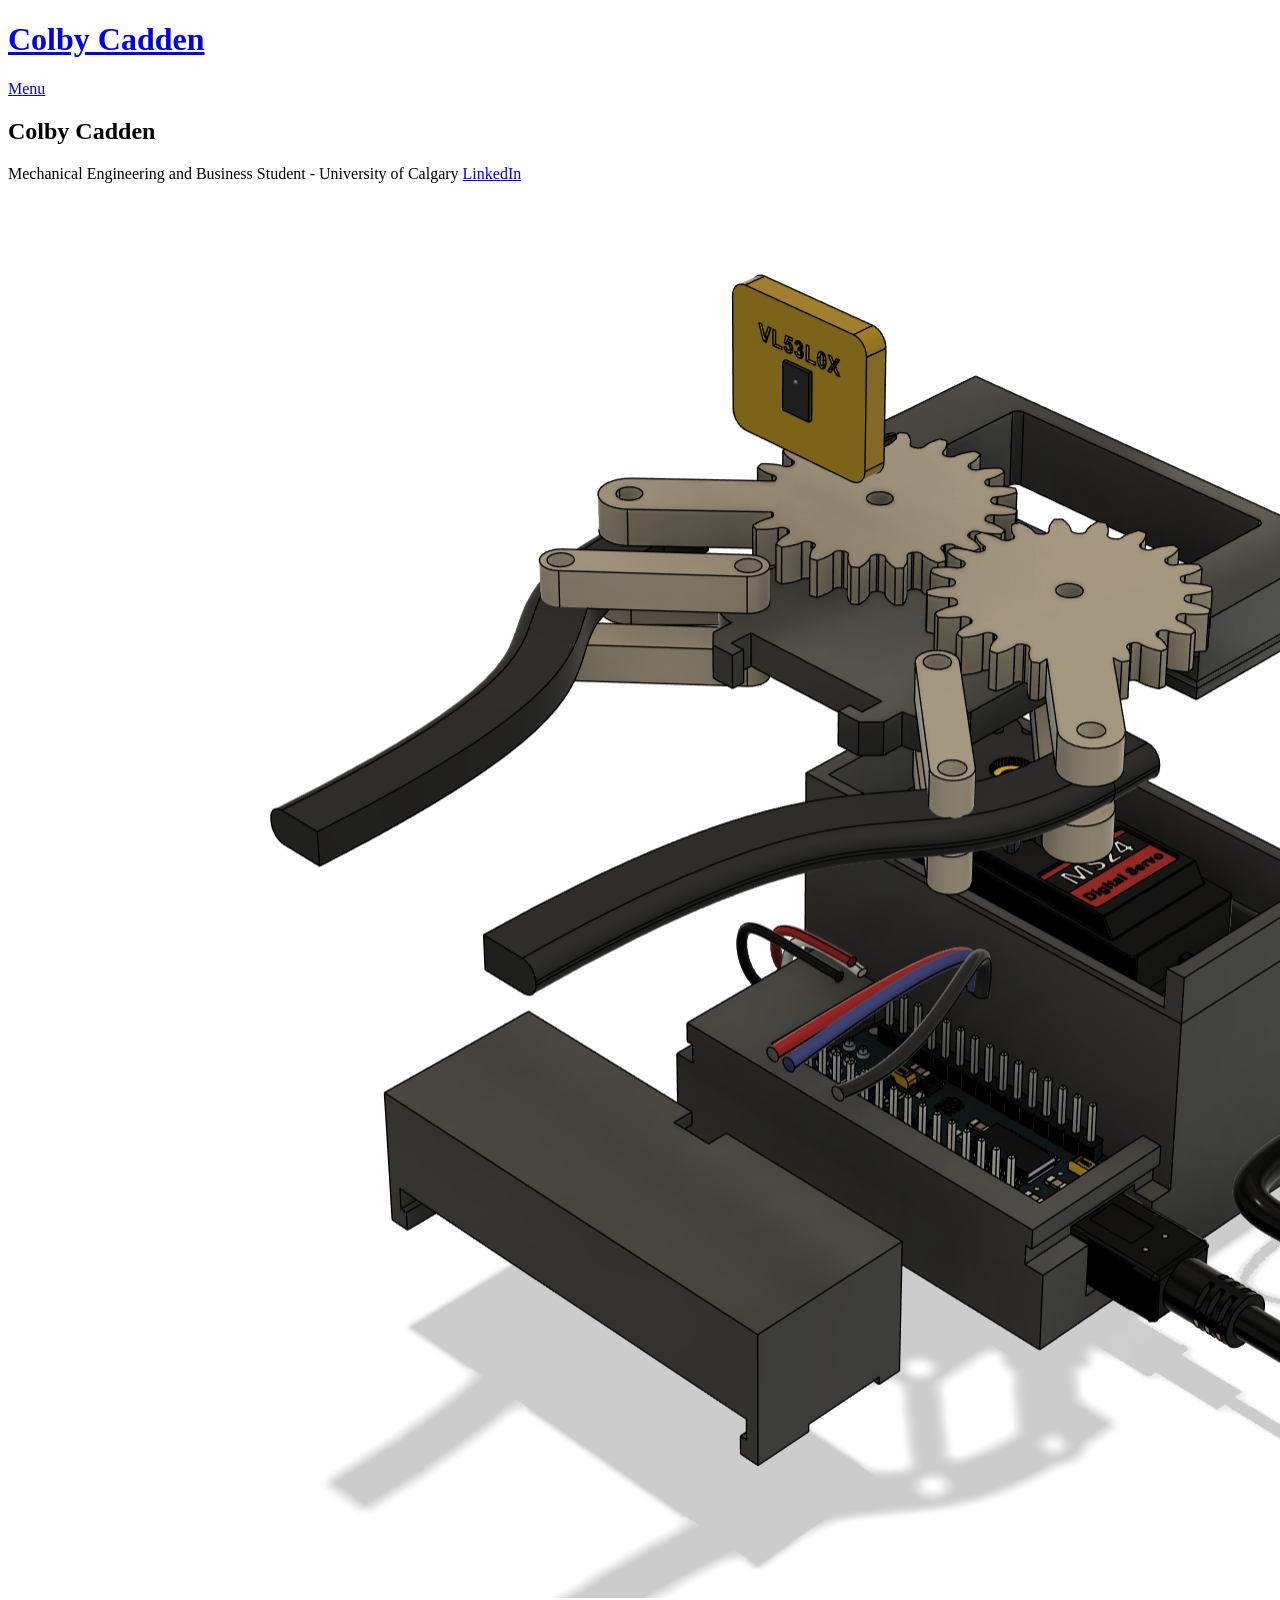
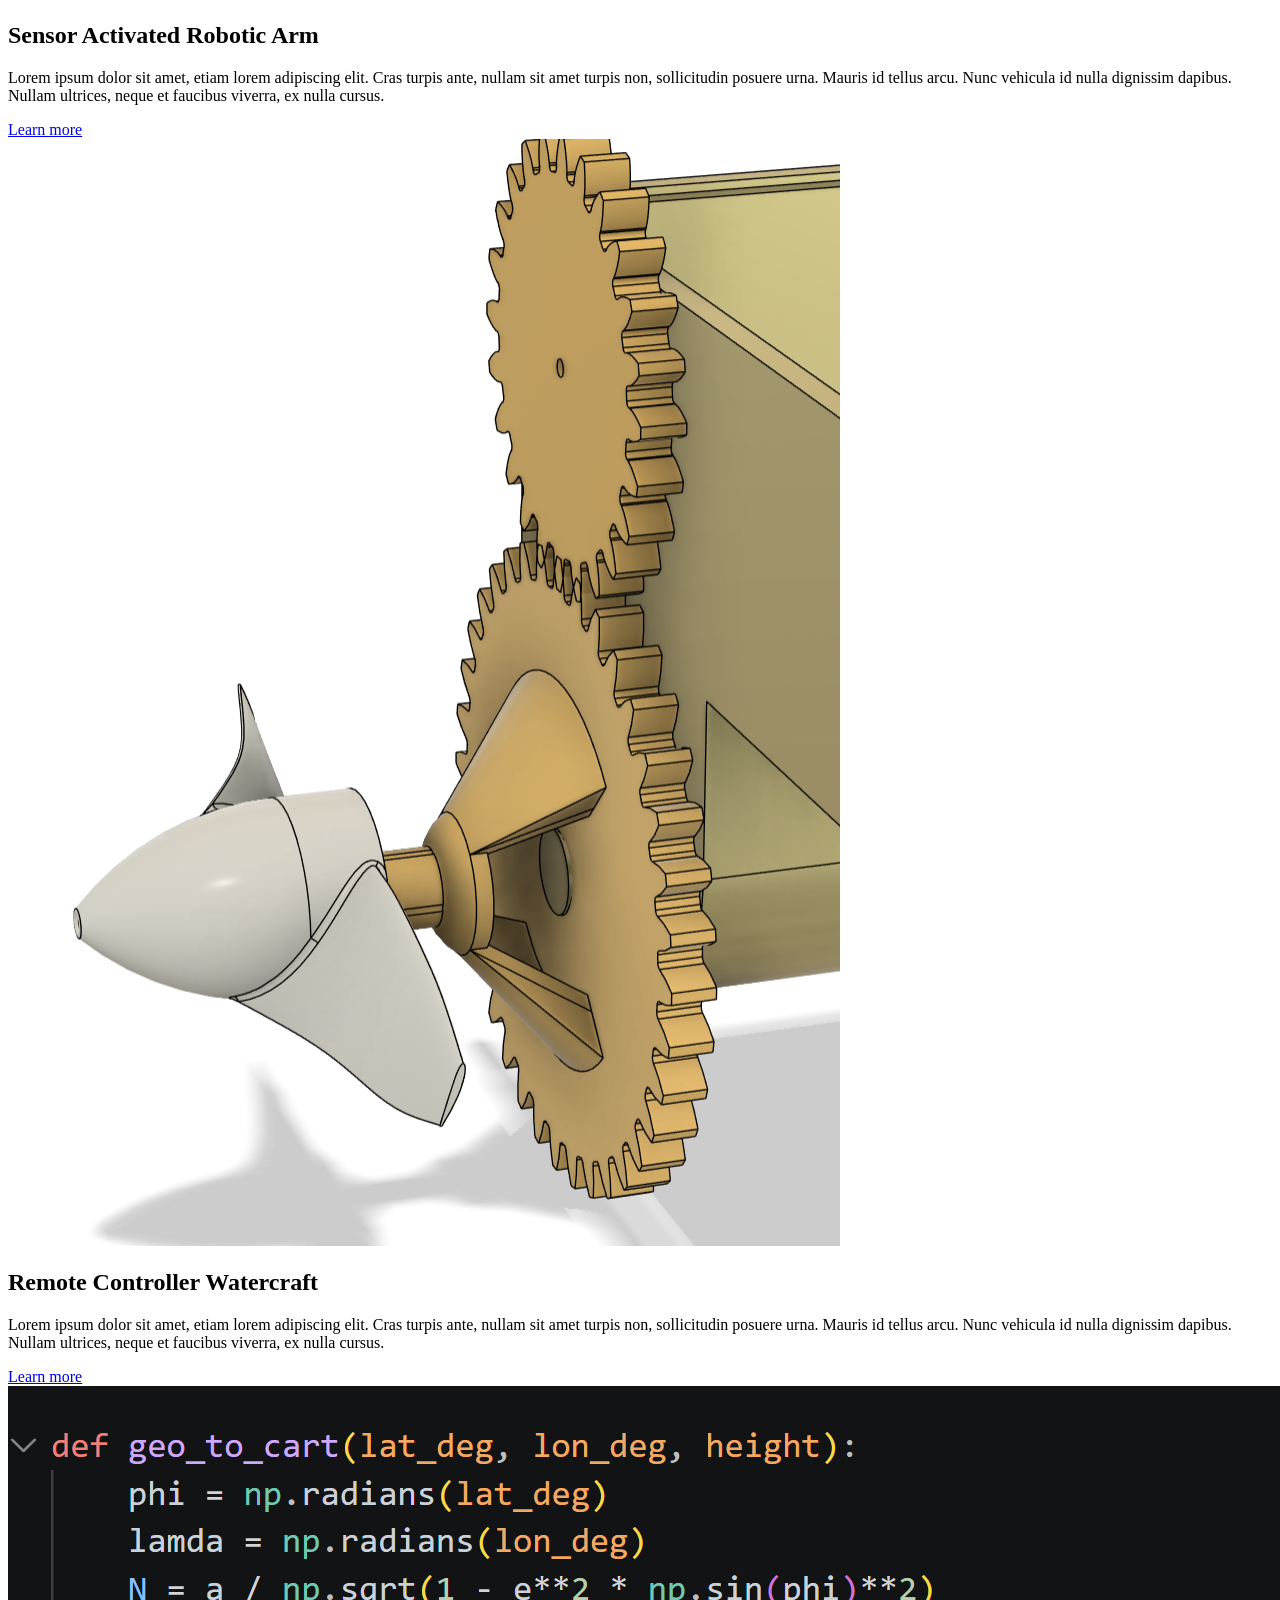
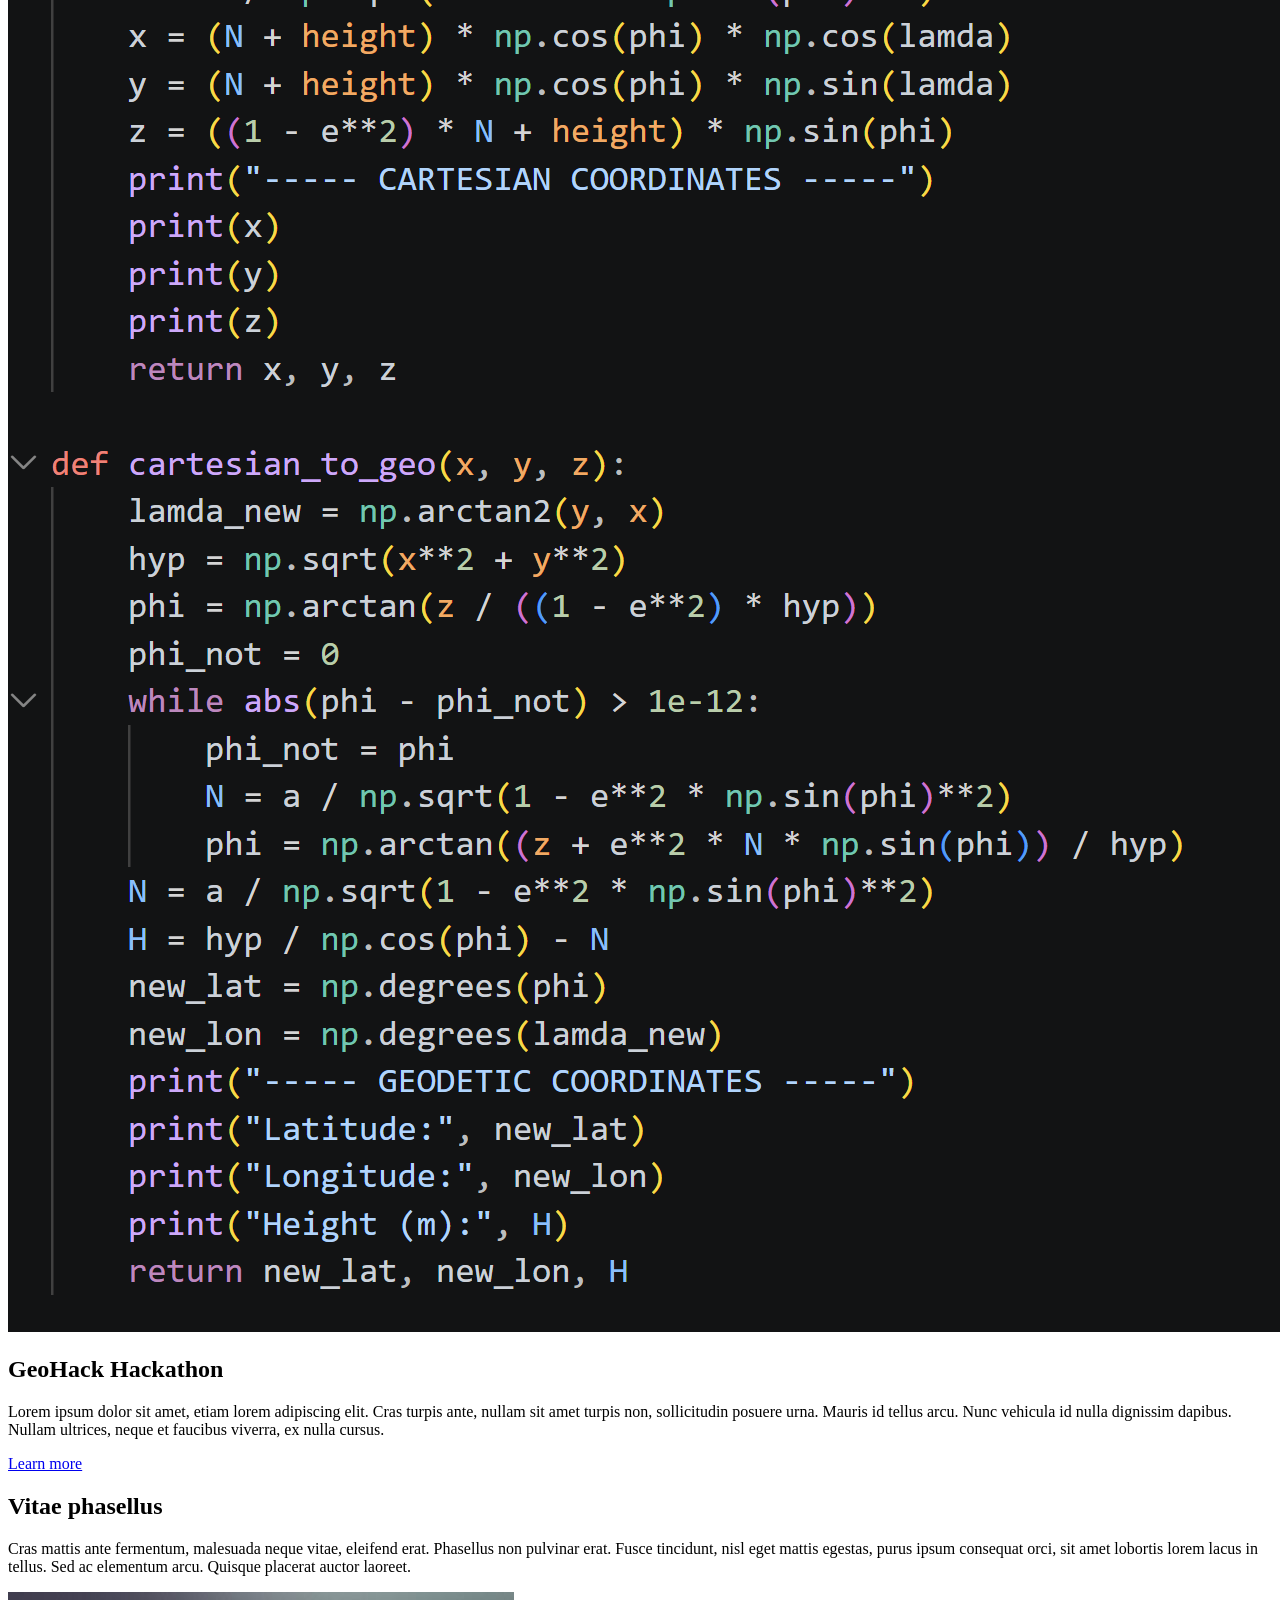
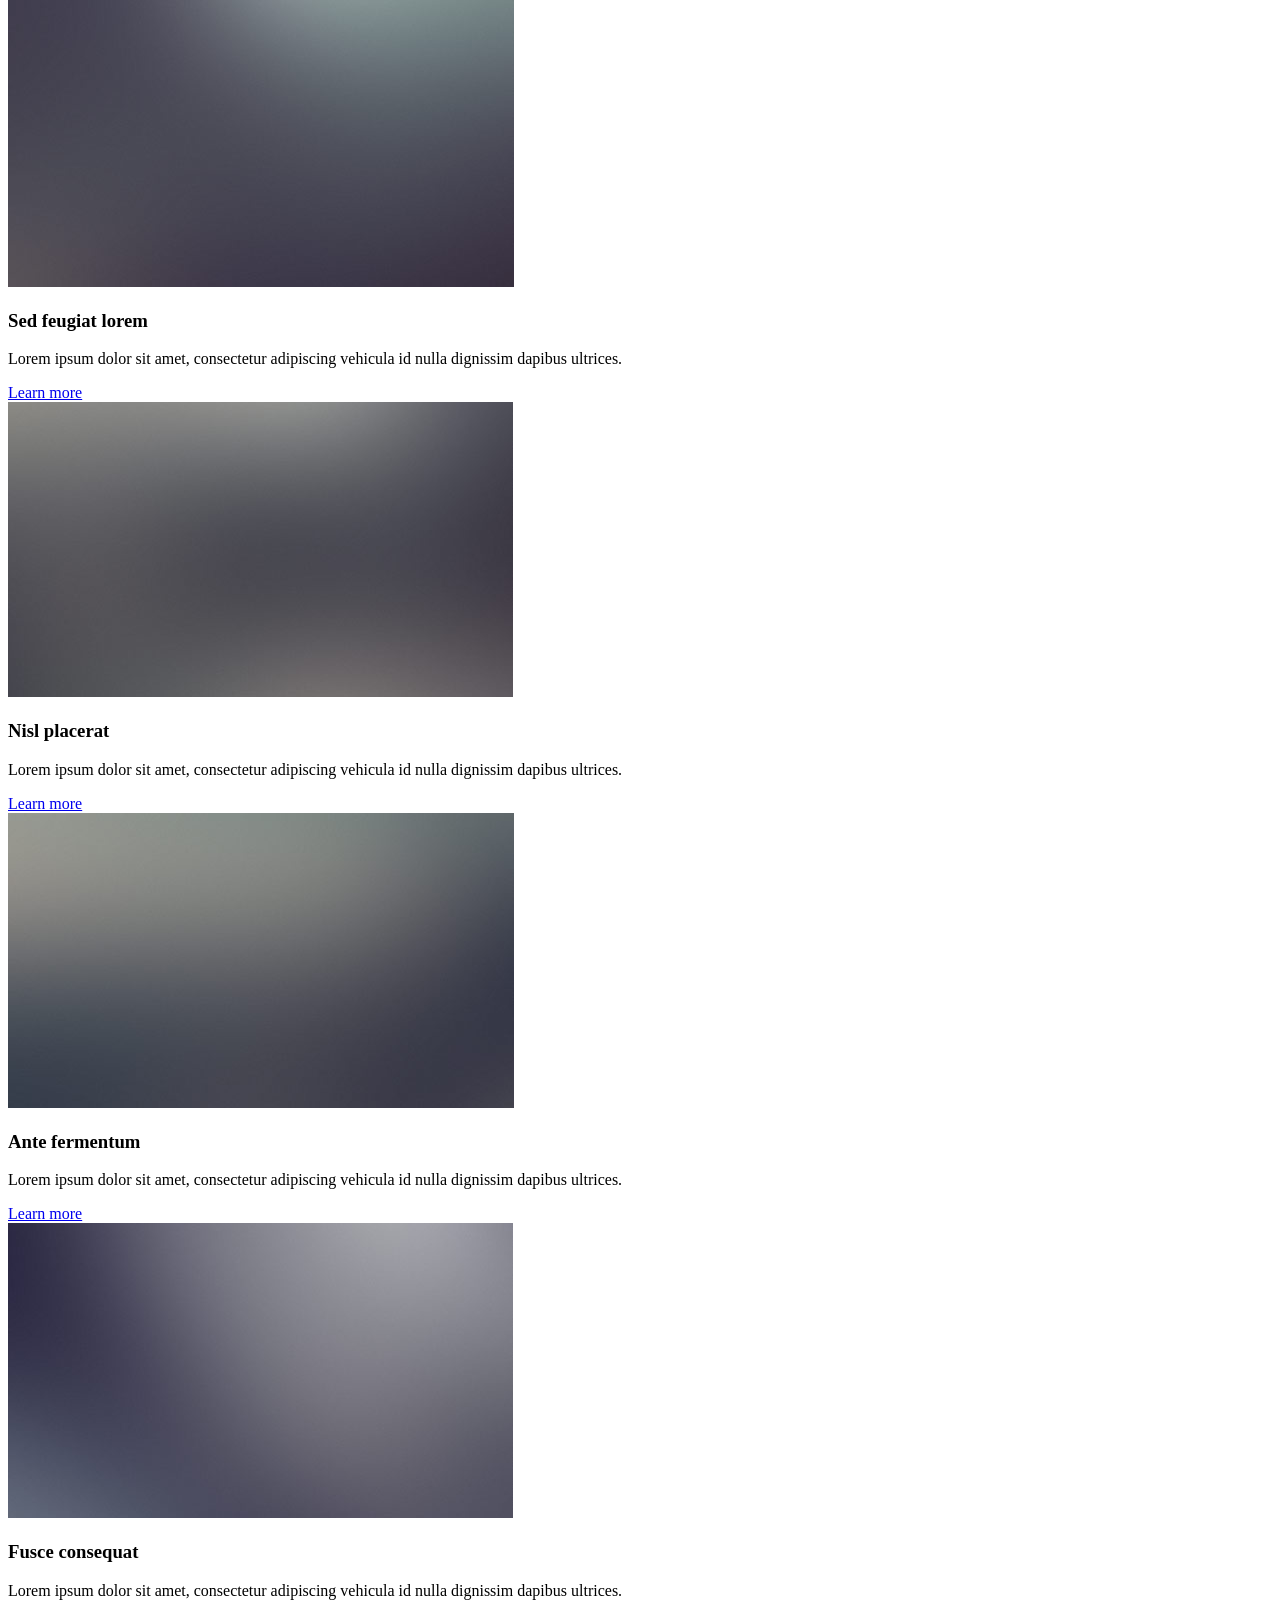
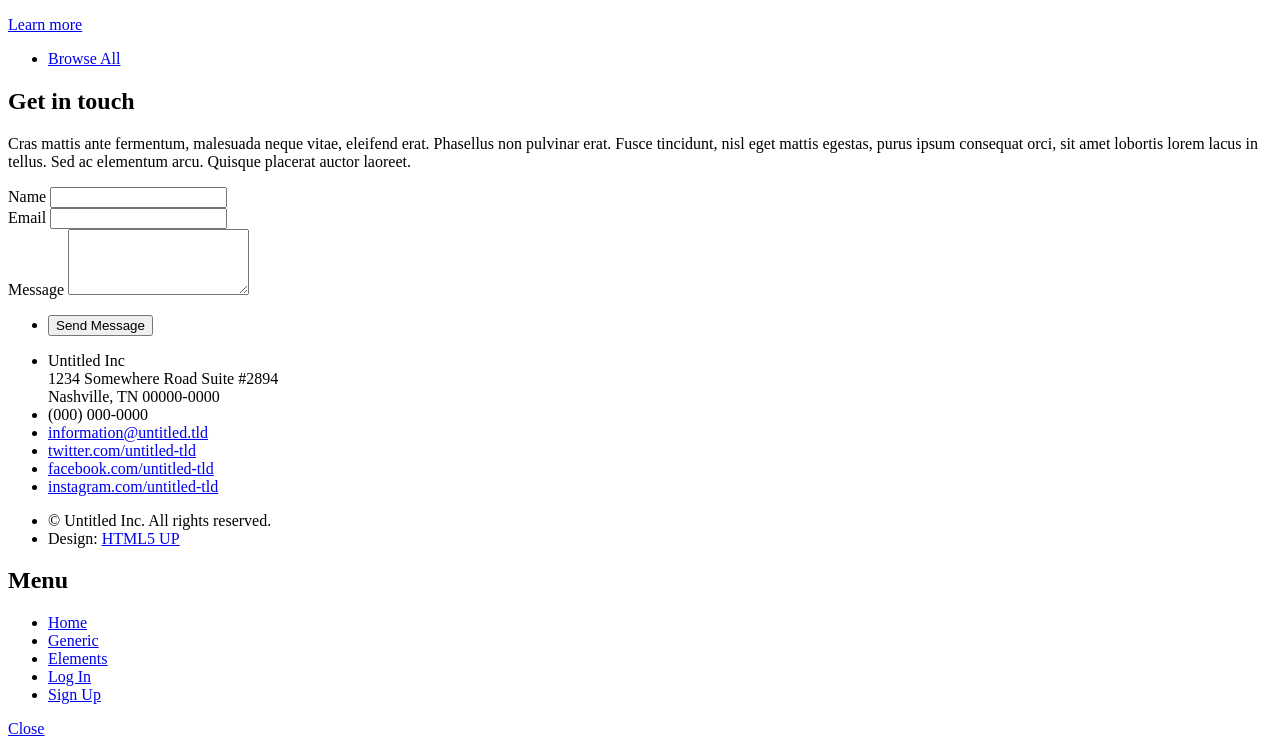
==== index.html @ b34c40b9 "Add files via upload" ====
<!DOCTYPE HTML>
<!--
	Solid State by HTML5 UP
	html5up.net | @ajlkn
	Free for personal and commercial use under the CCA 3.0 license (html5up.net/license)
-->
<html>
	<head>
		<title>Colby Cadden</title>
		<meta charset="utf-8" />
		<meta name="viewport" content="width=device-width, initial-scale=1, user-scalable=no" />
		<link rel="stylesheet" href="assets/css/main.css" />
		<noscript><link rel="stylesheet" href="assets/css/noscript.css" /></noscript>
	</head>
	<body class="is-preload">

		<!-- Page Wrapper -->
			<div id="page-wrapper">

				<!-- Header -->
					<header id="header" class="alt">
						<h1><a href="index.html">Colby Cadden</a></h1>
						<nav>
							<a href="#menu">Menu</a>
						</nav>
					</header>

				<!-- Menu -->
					<nav id="menu">
						<div class="inner">
							<h2>Menu</h2>
							<ul class="links">
								<li><a href="index.html">Home</a></li>
								<li><a href="generic.html">Generic</a></li>
								<li><a href="elements.html">Elements</a></li>
								<li><a href="#">Log In</a></li>
								<li><a href="#">Sign Up</a></li>
							</ul>
							<a href="#" class="close">Close</a>
						</div>
					</nav>

				<!-- Banner -->
					<section id="banner">
						<div class="inner">
							<div class="logo"><span class="icon fa-gem"></span></div>
							<h2>Colby Cadden</h2>
							<p>Mechanical Engineering and Business Student -  University of Calgary <a href="https://www.linkedin.com/in/colby-cadden-361b5436b/">LinkedIn</a></p>
						</div>
					</section>

				<!-- Wrapper -->
					<section id="wrapper">

						<!-- One -->
							<section id="one" class="wrapper spotlight style1">
								<div class="inner">
									<a href="#" class="image"><img src="images/Screenshot 2026-04-05 123145.png" alt="" /></a>
									<div class="content">
										<h2 class="major">Sensor Activated Robotic Arm</h2>
										<p>Lorem ipsum dolor sit amet, etiam lorem adipiscing elit. Cras turpis ante, nullam sit amet turpis non, sollicitudin posuere urna. Mauris id tellus arcu. Nunc vehicula id nulla dignissim dapibus. Nullam ultrices, neque et faucibus viverra, ex nulla cursus.</p>
										<a href="#" class="special">Learn more</a>
									</div>
								</div>
							</section>

						<!-- Two -->
							<section id="two" class="wrapper alt spotlight style2">
								<div class="inner">
									<a href="#" class="image"><img src="images/Screenshot 2026-02-26 185331.png" alt="" /></a>
									<div class="content">
										<h2 class="major">Remote Controller Watercraft</h2>
										<p>Lorem ipsum dolor sit amet, etiam lorem adipiscing elit. Cras turpis ante, nullam sit amet turpis non, sollicitudin posuere urna. Mauris id tellus arcu. Nunc vehicula id nulla dignissim dapibus. Nullam ultrices, neque et faucibus viverra, ex nulla cursus.</p>
										<a href="#" class="special">Learn more</a>
									</div>
								</div>
							</section>

						<!-- Three -->
							<section id="three" class="wrapper spotlight style3">
								<div class="inner">
									<a href="#" class="image"><img src="images/Screenshot 2026-04-07 211012.png" alt="" /></a>
									<div class="content">
										<h2 class="major">GeoHack Hackathon</h2>
										<p>Lorem ipsum dolor sit amet, etiam lorem adipiscing elit. Cras turpis ante, nullam sit amet turpis non, sollicitudin posuere urna. Mauris id tellus arcu. Nunc vehicula id nulla dignissim dapibus. Nullam ultrices, neque et faucibus viverra, ex nulla cursus.</p>
										<a href="#" class="special">Learn more</a>
									</div>
								</div>
							</section>

						<!-- Four -->
							<section id="four" class="wrapper alt style1">
								<div class="inner">
									<h2 class="major">Vitae phasellus</h2>
									<p>Cras mattis ante fermentum, malesuada neque vitae, eleifend erat. Phasellus non pulvinar erat. Fusce tincidunt, nisl eget mattis egestas, purus ipsum consequat orci, sit amet lobortis lorem lacus in tellus. Sed ac elementum arcu. Quisque placerat auctor laoreet.</p>
									<section class="features">
										<article>
											<a href="#" class="image"><img src="images/pic04.jpg" alt="" /></a>
											<h3 class="major">Sed feugiat lorem</h3>
											<p>Lorem ipsum dolor sit amet, consectetur adipiscing vehicula id nulla dignissim dapibus ultrices.</p>
											<a href="#" class="special">Learn more</a>
										</article>
										<article>
											<a href="#" class="image"><img src="images/pic05.jpg" alt="" /></a>
											<h3 class="major">Nisl placerat</h3>
											<p>Lorem ipsum dolor sit amet, consectetur adipiscing vehicula id nulla dignissim dapibus ultrices.</p>
											<a href="#" class="special">Learn more</a>
										</article>
										<article>
											<a href="#" class="image"><img src="images/pic06.jpg" alt="" /></a>
											<h3 class="major">Ante fermentum</h3>
											<p>Lorem ipsum dolor sit amet, consectetur adipiscing vehicula id nulla dignissim dapibus ultrices.</p>
											<a href="#" class="special">Learn more</a>
										</article>
										<article>
											<a href="#" class="image"><img src="images/pic07.jpg" alt="" /></a>
											<h3 class="major">Fusce consequat</h3>
											<p>Lorem ipsum dolor sit amet, consectetur adipiscing vehicula id nulla dignissim dapibus ultrices.</p>
											<a href="#" class="special">Learn more</a>
										</article>
									</section>
									<ul class="actions">
										<li><a href="#" class="button">Browse All</a></li>
									</ul>
								</div>
							</section>

					</section>

				<!-- Footer -->
					<section id="footer">
						<div class="inner">
							<h2 class="major">Get in touch</h2>
							<p>Cras mattis ante fermentum, malesuada neque vitae, eleifend erat. Phasellus non pulvinar erat. Fusce tincidunt, nisl eget mattis egestas, purus ipsum consequat orci, sit amet lobortis lorem lacus in tellus. Sed ac elementum arcu. Quisque placerat auctor laoreet.</p>
							<form method="post" action="#">
								<div class="fields">
									<div class="field">
										<label for="name">Name</label>
										<input type="text" name="name" id="name" />
									</div>
									<div class="field">
										<label for="email">Email</label>
										<input type="email" name="email" id="email" />
									</div>
									<div class="field">
										<label for="message">Message</label>
										<textarea name="message" id="message" rows="4"></textarea>
									</div>
								</div>
								<ul class="actions">
									<li><input type="submit" value="Send Message" /></li>
								</ul>
							</form>
							<ul class="contact">
								<li class="icon solid fa-home">
									Untitled Inc<br />
									1234 Somewhere Road Suite #2894<br />
									Nashville, TN 00000-0000
								</li>
								<li class="icon solid fa-phone">(000) 000-0000</li>
								<li class="icon solid fa-envelope"><a href="#">information@untitled.tld</a></li>
								<li class="icon brands fa-twitter"><a href="#">twitter.com/untitled-tld</a></li>
								<li class="icon brands fa-facebook-f"><a href="#">facebook.com/untitled-tld</a></li>
								<li class="icon brands fa-instagram"><a href="#">instagram.com/untitled-tld</a></li>
							</ul>
							<ul class="copyright">
								<li>&copy; Untitled Inc. All rights reserved.</li><li>Design: <a href="http://html5up.net">HTML5 UP</a></li>
							</ul>
						</div>
					</section>

			</div>

		<!-- Scripts -->
			<script src="assets/js/jquery.min.js"></script>
			<script src="assets/js/jquery.scrollex.min.js"></script>
			<script src="assets/js/browser.min.js"></script>
			<script src="assets/js/breakpoints.min.js"></script>
			<script src="assets/js/util.js"></script>
			<script src="assets/js/main.js"></script>

	</body>
</html>
---- assets/css/main.css ----
@import url(fontawesome-all.min.css);
@import url("https://fonts.googleapis.com/css?family=Raleway:200,700|Source+Sans+Pro:300,600,300italic,600italic");

/*
	Solid State by HTML5 UP
	html5up.net | @ajlkn
	Free for personal and commercial use under the CCA 3.0 license (html5up.net/license)
*/

html, body, div, span, applet, object,
iframe, h1, h2, h3, h4, h5, h6, p, blockquote,
pre, a, abbr, acronym, address, big, cite,
code, del, dfn, em, img, ins, kbd, q, s, samp,
small, strike, strong, sub, sup, tt, var, b,
u, i, center, dl, dt, dd, ol, ul, li, fieldset,
form, label, legend, table, caption, tbody,
tfoot, thead, tr, th, td, article, aside,
canvas, details, embed, figure, figcaption,
footer, header, hgroup, menu, nav, output, ruby,
section, summary, time, mark, audio, video {
	margin: 0;
	padding: 0;
	border: 0;
	font-size: 100%;
	font: inherit;
	vertical-align: baseline;}

article, aside, details, figcaption, figure,
footer, header, hgroup, menu, nav, section {
	display: block;}

body {
	line-height: 1;
}

ol, ul {
	list-style: none;
}

blockquote, q {
	quotes: none;
}

	blockquote:before, blockquote:after, q:before, q:after {
		content: '';
		content: none;
	}

table {
	border-collapse: collapse;
	border-spacing: 0;
}

body {
	-webkit-text-size-adjust: none;
}

mark {
	background-color: transparent;
	color: inherit;
}

input::-moz-focus-inner {
	border: 0;
	padding: 0;
}

input, select, textarea {
	-moz-appearance: none;
	-webkit-appearance: none;
	-ms-appearance: none;
	appearance: none;
}

/* Basic */

	@-ms-viewport {
		width: device-width;
	}

	body {
		-ms-overflow-style: scrollbar;
	}

	@media screen and (max-width: 480px) {

		html, body {
			min-width: 320px;
		}

	}

	html {
		box-sizing: border-box;
	}

	*, *:before, *:after {
		box-sizing: inherit;
	}

	body {
		background-color: #2e3141;
		background-image: linear-gradient(to top, rgba(46, 49, 65, 0.8), rgba(46, 49, 65, 0.8)), url("../../images/bg.jpg");
		background-size: auto, cover;
		background-attachment: fixed, fixed;
		background-position: center, center;
	}

		body.is-preload *, body.is-preload *:before, body.is-preload *:after {
			-moz-animation: none !important;
			-webkit-animation: none !important;
			-ms-animation: none !important;
			animation: none !important;
			-moz-transition: none !important;
			-webkit-transition: none !important;
			-ms-transition: none !important;
			transition: none !important;
		}

/* Type */

	body, input, select, textarea {
		color: #ffffff;
		font-family: "Source Sans Pro", Helvetica, sans-serif;
		font-size: 16.5pt;
		font-weight: 300;
		line-height: 1.65;
	}

		@media screen and (max-width: 1680px) {

			body, input, select, textarea {
				font-size: 13pt;
			}

		}

		@media screen and (max-width: 1280px) {

			body, input, select, textarea {
				font-size: 12pt;
			}

		}

		@media screen and (max-width: 980px) {

			body, input, select, textarea {
				font-size: 12pt;
			}

		}

		@media screen and (max-width: 736px) {

			body, input, select, textarea {
				font-size: 12pt;
			}

		}

		@media screen and (max-width: 480px) {

			body, input, select, textarea {
				font-size: 12pt;
			}

		}

	a {
		-moz-transition: color 0.2s ease-in-out, border-bottom-color 0.2s ease-in-out;
		-webkit-transition: color 0.2s ease-in-out, border-bottom-color 0.2s ease-in-out;
		-ms-transition: color 0.2s ease-in-out, border-bottom-color 0.2s ease-in-out;
		transition: color 0.2s ease-in-out, border-bottom-color 0.2s ease-in-out;
		border-bottom: dotted 1px rgba(255, 255, 255, 0.35);
		color: #ffffff;
		text-decoration: none;
	}

		a:hover {
			border-bottom-color: transparent;
			color: #ffffff !important;
		}

		a.special:not(.button) {
			text-decoration: none;
			border-bottom: 0;
			display: block;
			font-family: Raleway, Helvetica, sans-serif;
			font-size: 0.8em;
			font-weight: 700;
			letter-spacing: 0.1em;
			margin: 0 0 2em 0;
			text-transform: uppercase;
		}

			a.special:not(.button):before {
				-moz-osx-font-smoothing: grayscale;
				-webkit-font-smoothing: antialiased;
				display: inline-block;
				font-style: normal;
				font-variant: normal;
				text-rendering: auto;
				line-height: 1;
				text-transform: none !important;
				font-family: 'Font Awesome 5 Free';
				font-weight: 900;
			}

			a.special:not(.button):before {
				-moz-transition: background-color 0.2s ease-in-out;
				-webkit-transition: background-color 0.2s ease-in-out;
				-ms-transition: background-color 0.2s ease-in-out;
				transition: background-color 0.2s ease-in-out;
				border-radius: 100%;
				border: solid 2px rgba(255, 255, 255, 0.125);
				content: '\f105';
				display: inline-block;
				font-size: 1.25em;
				height: 2em;
				line-height: 1.75em;
				margin-right: 0.85em;
				text-align: center;
				text-indent: 0.15em;
				vertical-align: middle;
				width: 2em;
			}

			a.special:not(.button):hover:before {
				background-color: rgba(255, 255, 255, 0.025);
			}

			a.special:not(.button):active:before {
				background-color: rgba(255, 255, 255, 0.075);
			}

	strong, b {
		color: #ffffff;
		font-weight: 600;
	}

	em, i {
		font-style: italic;
	}

	p {
		margin: 0 0 2em 0;
	}

	h1, h2, h3, h4, h5, h6 {
		color: #ffffff;
		font-family: Raleway, Helvetica, sans-serif;
		font-weight: 700;
		letter-spacing: 0.1em;
		margin: 0 0 1em 0;
		text-transform: uppercase;
	}

		h1 a, h2 a, h3 a, h4 a, h5 a, h6 a {
			color: inherit;
			text-decoration: none;
			border-bottom: 0;
		}

		h1 span, h2 span, h3 span, h4 span, h5 span, h6 span {
			font-weight: 200;
		}

		h1.major, h2.major, h3.major, h4.major, h5.major, h6.major {
			padding-bottom: 1em;
			border-bottom: solid 2px rgba(255, 255, 255, 0.125);
		}

	h2 {
		font-size: 1.2em;
	}

	h3 {
		font-size: 0.9em;
	}

	h4 {
		font-size: 0.7em;
	}

	h5 {
		font-size: 0.7em;
	}

	h6 {
		font-size: 0.7em;
	}

	@media screen and (max-width: 736px) {

		h2 {
			font-size: 1em;
		}

		h3 {
			font-size: 0.8em;
		}

	}

	sub {
		font-size: 0.8em;
		position: relative;
		top: 0.5em;
	}

	sup {
		font-size: 0.8em;
		position: relative;
		top: -0.5em;
	}

	blockquote {
		border-left: solid 4px rgba(255, 255, 255, 0.125);
		font-style: italic;
		margin: 0 0 2em 0;
		padding: 0.5em 0 0.5em 2em;
	}

	code {
		background: rgba(255, 255, 255, 0.025);
		border-radius: 5px;
		border: solid 2px rgba(255, 255, 255, 0.125);
		font-family: "Courier New", monospace;
		font-size: 0.9em;
		margin: 0 0.25em;
		padding: 0.25em 0.65em;
	}

	pre {
		-webkit-overflow-scrolling: touch;
		font-family: "Courier New", monospace;
		font-size: 0.9em;
		margin: 0 0 2em 0;
	}

		pre code {
			display: block;
			line-height: 1.75em;
			padding: 1em 1.5em;
			overflow-x: auto;
		}

	hr {
		border: 0;
		border-bottom: solid 2px rgba(255, 255, 255, 0.125);
		margin: 2.5em 0;
	}

		hr.major {
			margin: 4em 0;
		}

	.align-left {
		text-align: left;
	}

	.align-center {
		text-align: center;
	}

	.align-right {
		text-align: right;
	}

/* Row */

	.row {
		display: flex;
		flex-wrap: wrap;
		box-sizing: border-box;
		align-items: stretch;
	}

		.row > * {
			box-sizing: border-box;
		}

		.row.gtr-uniform > * > :last-child {
			margin-bottom: 0;
		}

		.row.aln-left {
			justify-content: flex-start;
		}

		.row.aln-center {
			justify-content: center;
		}

		.row.aln-right {
			justify-content: flex-end;
		}

		.row.aln-top {
			align-items: flex-start;
		}

		.row.aln-middle {
			align-items: center;
		}

		.row.aln-bottom {
			align-items: flex-end;
		}

		.row > .imp {
			order: -1;
		}

		.row > .col-1 {
			width: 8.33333%;
		}

		.row > .off-1 {
			margin-left: 8.33333%;
		}

		.row > .col-2 {
			width: 16.66667%;
		}

		.row > .off-2 {
			margin-left: 16.66667%;
		}

		.row > .col-3 {
			width: 25%;
		}

		.row > .off-3 {
			margin-left: 25%;
		}

		.row > .col-4 {
			width: 33.33333%;
		}

		.row > .off-4 {
			margin-left: 33.33333%;
		}

		.row > .col-5 {
			width: 41.66667%;
		}

		.row > .off-5 {
			margin-left: 41.66667%;
		}

		.row > .col-6 {
			width: 50%;
		}

		.row > .off-6 {
			margin-left: 50%;
		}

		.row > .col-7 {
			width: 58.33333%;
		}

		.row > .off-7 {
			margin-left: 58.33333%;
		}

		.row > .col-8 {
			width: 66.66667%;
		}

		.row > .off-8 {
			margin-left: 66.66667%;
		}

		.row > .col-9 {
			width: 75%;
		}

		.row > .off-9 {
			margin-left: 75%;
		}

		.row > .col-10 {
			width: 83.33333%;
		}

		.row > .off-10 {
			margin-left: 83.33333%;
		}

		.row > .col-11 {
			width: 91.66667%;
		}

		.row > .off-11 {
			margin-left: 91.66667%;
		}

		.row > .col-12 {
			width: 100%;
		}

		.row > .off-12 {
			margin-left: 100%;
		}

		.row.gtr-0 {
			margin-top: 0;
			margin-left: 0em;
		}

			.row.gtr-0 > * {
				padding: 0 0 0 0em;
			}

			.row.gtr-0.gtr-uniform {
				margin-top: 0em;
			}

				.row.gtr-0.gtr-uniform > * {
					padding-top: 0em;
				}

		.row.gtr-25 {
			margin-top: 0;
			margin-left: -0.4375em;
		}

			.row.gtr-25 > * {
				padding: 0 0 0 0.4375em;
			}

			.row.gtr-25.gtr-uniform {
				margin-top: -0.4375em;
			}

				.row.gtr-25.gtr-uniform > * {
					padding-top: 0.4375em;
				}

		.row.gtr-50 {
			margin-top: 0;
			margin-left: -0.875em;
		}

			.row.gtr-50 > * {
				padding: 0 0 0 0.875em;
			}

			.row.gtr-50.gtr-uniform {
				margin-top: -0.875em;
			}

				.row.gtr-50.gtr-uniform > * {
					padding-top: 0.875em;
				}

		.row {
			margin-top: 0;
			margin-left: -1.75em;
		}

			.row > * {
				padding: 0 0 0 1.75em;
			}

			.row.gtr-uniform {
				margin-top: -1.75em;
			}

				.row.gtr-uniform > * {
					padding-top: 1.75em;
				}

		.row.gtr-150 {
			margin-top: 0;
			margin-left: -2.625em;
		}

			.row.gtr-150 > * {
				padding: 0 0 0 2.625em;
			}

			.row.gtr-150.gtr-uniform {
				margin-top: -2.625em;
			}

				.row.gtr-150.gtr-uniform > * {
					padding-top: 2.625em;
				}

		.row.gtr-200 {
			margin-top: 0;
			margin-left: -3.5em;
		}

			.row.gtr-200 > * {
				padding: 0 0 0 3.5em;
			}

			.row.gtr-200.gtr-uniform {
				margin-top: -3.5em;
			}

				.row.gtr-200.gtr-uniform > * {
					padding-top: 3.5em;
				}

		@media screen and (max-width: 1680px) {

			.row {
				display: flex;
				flex-wrap: wrap;
				box-sizing: border-box;
				align-items: stretch;
			}

				.row > * {
					box-sizing: border-box;
				}

				.row.gtr-uniform > * > :last-child {
					margin-bottom: 0;
				}

				.row.aln-left {
					justify-content: flex-start;
				}

				.row.aln-center {
					justify-content: center;
				}

				.row.aln-right {
					justify-content: flex-end;
				}

				.row.aln-top {
					align-items: flex-start;
				}

				.row.aln-middle {
					align-items: center;
				}

				.row.aln-bottom {
					align-items: flex-end;
				}

				.row > .imp-xlarge {
					order: -1;
				}

				.row > .col-1-xlarge {
					width: 8.33333%;
				}

				.row > .off-1-xlarge {
					margin-left: 8.33333%;
				}

				.row > .col-2-xlarge {
					width: 16.66667%;
				}

				.row > .off-2-xlarge {
					margin-left: 16.66667%;
				}

				.row > .col-3-xlarge {
					width: 25%;
				}

				.row > .off-3-xlarge {
					margin-left: 25%;
				}

				.row > .col-4-xlarge {
					width: 33.33333%;
				}

				.row > .off-4-xlarge {
					margin-left: 33.33333%;
				}

				.row > .col-5-xlarge {
					width: 41.66667%;
				}

				.row > .off-5-xlarge {
					margin-left: 41.66667%;
				}

				.row > .col-6-xlarge {
					width: 50%;
				}

				.row > .off-6-xlarge {
					margin-left: 50%;
				}

				.row > .col-7-xlarge {
					width: 58.33333%;
				}

				.row > .off-7-xlarge {
					margin-left: 58.33333%;
				}

				.row > .col-8-xlarge {
					width: 66.66667%;
				}

				.row > .off-8-xlarge {
					margin-left: 66.66667%;
				}

				.row > .col-9-xlarge {
					width: 75%;
				}

				.row > .off-9-xlarge {
					margin-left: 75%;
				}

				.row > .col-10-xlarge {
					width: 83.33333%;
				}

				.row > .off-10-xlarge {
					margin-left: 83.33333%;
				}

				.row > .col-11-xlarge {
					width: 91.66667%;
				}

				.row > .off-11-xlarge {
					margin-left: 91.66667%;
				}

				.row > .col-12-xlarge {
					width: 100%;
				}

				.row > .off-12-xlarge {
					margin-left: 100%;
				}

				.row.gtr-0 {
					margin-top: 0;
					margin-left: 0em;
				}

					.row.gtr-0 > * {
						padding: 0 0 0 0em;
					}

					.row.gtr-0.gtr-uniform {
						margin-top: 0em;
					}

						.row.gtr-0.gtr-uniform > * {
							padding-top: 0em;
						}

				.row.gtr-25 {
					margin-top: 0;
					margin-left: -0.4375em;
				}

					.row.gtr-25 > * {
						padding: 0 0 0 0.4375em;
					}

					.row.gtr-25.gtr-uniform {
						margin-top: -0.4375em;
					}

						.row.gtr-25.gtr-uniform > * {
							padding-top: 0.4375em;
						}

				.row.gtr-50 {
					margin-top: 0;
					margin-left: -0.875em;
				}

					.row.gtr-50 > * {
						padding: 0 0 0 0.875em;
					}

					.row.gtr-50.gtr-uniform {
						margin-top: -0.875em;
					}

						.row.gtr-50.gtr-uniform > * {
							padding-top: 0.875em;
						}

				.row {
					margin-top: 0;
					margin-left: -1.75em;
				}

					.row > * {
						padding: 0 0 0 1.75em;
					}

					.row.gtr-uniform {
						margin-top: -1.75em;
					}

						.row.gtr-uniform > * {
							padding-top: 1.75em;
						}

				.row.gtr-150 {
					margin-top: 0;
					margin-left: -2.625em;
				}

					.row.gtr-150 > * {
						padding: 0 0 0 2.625em;
					}

					.row.gtr-150.gtr-uniform {
						margin-top: -2.625em;
					}

						.row.gtr-150.gtr-uniform > * {
							padding-top: 2.625em;
						}

				.row.gtr-200 {
					margin-top: 0;
					margin-left: -3.5em;
				}

					.row.gtr-200 > * {
						padding: 0 0 0 3.5em;
					}

					.row.gtr-200.gtr-uniform {
						margin-top: -3.5em;
					}

						.row.gtr-200.gtr-uniform > * {
							padding-top: 3.5em;
						}

		}

		@media screen and (max-width: 1280px) {

			.row {
				display: flex;
				flex-wrap: wrap;
				box-sizing: border-box;
				align-items: stretch;
			}

				.row > * {
					box-sizing: border-box;
				}

				.row.gtr-uniform > * > :last-child {
					margin-bottom: 0;
				}

				.row.aln-left {
					justify-content: flex-start;
				}

				.row.aln-center {
					justify-content: center;
				}

				.row.aln-right {
					justify-content: flex-end;
				}

				.row.aln-top {
					align-items: flex-start;
				}

				.row.aln-middle {
					align-items: center;
				}

				.row.aln-bottom {
					align-items: flex-end;
				}

				.row > .imp-large {
					order: -1;
				}

				.row > .col-1-large {
					width: 8.33333%;
				}

				.row > .off-1-large {
					margin-left: 8.33333%;
				}

				.row > .col-2-large {
					width: 16.66667%;
				}

				.row > .off-2-large {
					margin-left: 16.66667%;
				}

				.row > .col-3-large {
					width: 25%;
				}

				.row > .off-3-large {
					margin-left: 25%;
				}

				.row > .col-4-large {
					width: 33.33333%;
				}

				.row > .off-4-large {
					margin-left: 33.33333%;
				}

				.row > .col-5-large {
					width: 41.66667%;
				}

				.row > .off-5-large {
					margin-left: 41.66667%;
				}

				.row > .col-6-large {
					width: 50%;
				}

				.row > .off-6-large {
					margin-left: 50%;
				}

				.row > .col-7-large {
					width: 58.33333%;
				}

				.row > .off-7-large {
					margin-left: 58.33333%;
				}

				.row > .col-8-large {
					width: 66.66667%;
				}

				.row > .off-8-large {
					margin-left: 66.66667%;
				}

				.row > .col-9-large {
					width: 75%;
				}

				.row > .off-9-large {
					margin-left: 75%;
				}

				.row > .col-10-large {
					width: 83.33333%;
				}

				.row > .off-10-large {
					margin-left: 83.33333%;
				}

				.row > .col-11-large {
					width: 91.66667%;
				}

				.row > .off-11-large {
					margin-left: 91.66667%;
				}

				.row > .col-12-large {
					width: 100%;
				}

				.row > .off-12-large {
					margin-left: 100%;
				}

				.row.gtr-0 {
					margin-top: 0;
					margin-left: 0em;
				}

					.row.gtr-0 > * {
						padding: 0 0 0 0em;
					}

					.row.gtr-0.gtr-uniform {
						margin-top: 0em;
					}

						.row.gtr-0.gtr-uniform > * {
							padding-top: 0em;
						}

				.row.gtr-25 {
					margin-top: 0;
					margin-left: -0.4375em;
				}

					.row.gtr-25 > * {
						padding: 0 0 0 0.4375em;
					}

					.row.gtr-25.gtr-uniform {
						margin-top: -0.4375em;
					}

						.row.gtr-25.gtr-uniform > * {
							padding-top: 0.4375em;
						}

				.row.gtr-50 {
					margin-top: 0;
					margin-left: -0.875em;
				}

					.row.gtr-50 > * {
						padding: 0 0 0 0.875em;
					}

					.row.gtr-50.gtr-uniform {
						margin-top: -0.875em;
					}

						.row.gtr-50.gtr-uniform > * {
							padding-top: 0.875em;
						}

				.row {
					margin-top: 0;
					margin-left: -1.75em;
				}

					.row > * {
						padding: 0 0 0 1.75em;
					}

					.row.gtr-uniform {
						margin-top: -1.75em;
					}

						.row.gtr-uniform > * {
							padding-top: 1.75em;
						}

				.row.gtr-150 {
					margin-top: 0;
					margin-left: -2.625em;
				}

					.row.gtr-150 > * {
						padding: 0 0 0 2.625em;
					}

					.row.gtr-150.gtr-uniform {
						margin-top: -2.625em;
					}

						.row.gtr-150.gtr-uniform > * {
							padding-top: 2.625em;
						}

				.row.gtr-200 {
					margin-top: 0;
					margin-left: -3.5em;
				}

					.row.gtr-200 > * {
						padding: 0 0 0 3.5em;
					}

					.row.gtr-200.gtr-uniform {
						margin-top: -3.5em;
					}

						.row.gtr-200.gtr-uniform > * {
							padding-top: 3.5em;
						}

		}

		@media screen and (max-width: 980px) {

			.row {
				display: flex;
				flex-wrap: wrap;
				box-sizing: border-box;
				align-items: stretch;
			}

				.row > * {
					box-sizing: border-box;
				}

				.row.gtr-uniform > * > :last-child {
					margin-bottom: 0;
				}

				.row.aln-left {
					justify-content: flex-start;
				}

				.row.aln-center {
					justify-content: center;
				}

				.row.aln-right {
					justify-content: flex-end;
				}

				.row.aln-top {
					align-items: flex-start;
				}

				.row.aln-middle {
					align-items: center;
				}

				.row.aln-bottom {
					align-items: flex-end;
				}

				.row > .imp-medium {
					order: -1;
				}

				.row > .col-1-medium {
					width: 8.33333%;
				}

				.row > .off-1-medium {
					margin-left: 8.33333%;
				}

				.row > .col-2-medium {
					width: 16.66667%;
				}

				.row > .off-2-medium {
					margin-left: 16.66667%;
				}

				.row > .col-3-medium {
					width: 25%;
				}

				.row > .off-3-medium {
					margin-left: 25%;
				}

				.row > .col-4-medium {
					width: 33.33333%;
				}

				.row > .off-4-medium {
					margin-left: 33.33333%;
				}

				.row > .col-5-medium {
					width: 41.66667%;
				}

				.row > .off-5-medium {
					margin-left: 41.66667%;
				}

				.row > .col-6-medium {
					width: 50%;
				}

				.row > .off-6-medium {
					margin-left: 50%;
				}

				.row > .col-7-medium {
					width: 58.33333%;
				}

				.row > .off-7-medium {
					margin-left: 58.33333%;
				}

				.row > .col-8-medium {
					width: 66.66667%;
				}

				.row > .off-8-medium {
					margin-left: 66.66667%;
				}

				.row > .col-9-medium {
					width: 75%;
				}

				.row > .off-9-medium {
					margin-left: 75%;
				}

				.row > .col-10-medium {
					width: 83.33333%;
				}

				.row > .off-10-medium {
					margin-left: 83.33333%;
				}

				.row > .col-11-medium {
					width: 91.66667%;
				}

				.row > .off-11-medium {
					margin-left: 91.66667%;
				}

				.row > .col-12-medium {
					width: 100%;
				}

				.row > .off-12-medium {
					margin-left: 100%;
				}

				.row.gtr-0 {
					margin-top: 0;
					margin-left: 0em;
				}

					.row.gtr-0 > * {
						padding: 0 0 0 0em;
					}

					.row.gtr-0.gtr-uniform {
						margin-top: 0em;
					}

						.row.gtr-0.gtr-uniform > * {
							padding-top: 0em;
						}

				.row.gtr-25 {
					margin-top: 0;
					margin-left: -0.4375em;
				}

					.row.gtr-25 > * {
						padding: 0 0 0 0.4375em;
					}

					.row.gtr-25.gtr-uniform {
						margin-top: -0.4375em;
					}

						.row.gtr-25.gtr-uniform > * {
							padding-top: 0.4375em;
						}

				.row.gtr-50 {
					margin-top: 0;
					margin-left: -0.875em;
				}

					.row.gtr-50 > * {
						padding: 0 0 0 0.875em;
					}

					.row.gtr-50.gtr-uniform {
						margin-top: -0.875em;
					}

						.row.gtr-50.gtr-uniform > * {
							padding-top: 0.875em;
						}

				.row {
					margin-top: 0;
					margin-left: -1.75em;
				}

					.row > * {
						padding: 0 0 0 1.75em;
					}

					.row.gtr-uniform {
						margin-top: -1.75em;
					}

						.row.gtr-uniform > * {
							padding-top: 1.75em;
						}

				.row.gtr-150 {
					margin-top: 0;
					margin-left: -2.625em;
				}

					.row.gtr-150 > * {
						padding: 0 0 0 2.625em;
					}

					.row.gtr-150.gtr-uniform {
						margin-top: -2.625em;
					}

						.row.gtr-150.gtr-uniform > * {
							padding-top: 2.625em;
						}

				.row.gtr-200 {
					margin-top: 0;
					margin-left: -3.5em;
				}

					.row.gtr-200 > * {
						padding: 0 0 0 3.5em;
					}

					.row.gtr-200.gtr-uniform {
						margin-top: -3.5em;
					}

						.row.gtr-200.gtr-uniform > * {
							padding-top: 3.5em;
						}

		}

		@media screen and (max-width: 736px) {

			.row {
				display: flex;
				flex-wrap: wrap;
				box-sizing: border-box;
				align-items: stretch;
			}

				.row > * {
					box-sizing: border-box;
				}

				.row.gtr-uniform > * > :last-child {
					margin-bottom: 0;
				}

				.row.aln-left {
					justify-content: flex-start;
				}

				.row.aln-center {
					justify-content: center;
				}

				.row.aln-right {
					justify-content: flex-end;
				}

				.row.aln-top {
					align-items: flex-start;
				}

				.row.aln-middle {
					align-items: center;
				}

				.row.aln-bottom {
					align-items: flex-end;
				}

				.row > .imp-small {
					order: -1;
				}

				.row > .col-1-small {
					width: 8.33333%;
				}

				.row > .off-1-small {
					margin-left: 8.33333%;
				}

				.row > .col-2-small {
					width: 16.66667%;
				}

				.row > .off-2-small {
					margin-left: 16.66667%;
				}

				.row > .col-3-small {
					width: 25%;
				}

				.row > .off-3-small {
					margin-left: 25%;
				}

				.row > .col-4-small {
					width: 33.33333%;
				}

				.row > .off-4-small {
					margin-left: 33.33333%;
				}

				.row > .col-5-small {
					width: 41.66667%;
				}

				.row > .off-5-small {
					margin-left: 41.66667%;
				}

				.row > .col-6-small {
					width: 50%;
				}

				.row > .off-6-small {
					margin-left: 50%;
				}

				.row > .col-7-small {
					width: 58.33333%;
				}

				.row > .off-7-small {
					margin-left: 58.33333%;
				}

				.row > .col-8-small {
					width: 66.66667%;
				}

				.row > .off-8-small {
					margin-left: 66.66667%;
				}

				.row > .col-9-small {
					width: 75%;
				}

				.row > .off-9-small {
					margin-left: 75%;
				}

				.row > .col-10-small {
					width: 83.33333%;
				}

				.row > .off-10-small {
					margin-left: 83.33333%;
				}

				.row > .col-11-small {
					width: 91.66667%;
				}

				.row > .off-11-small {
					margin-left: 91.66667%;
				}

				.row > .col-12-small {
					width: 100%;
				}

				.row > .off-12-small {
					margin-left: 100%;
				}

				.row.gtr-0 {
					margin-top: 0;
					margin-left: 0em;
				}

					.row.gtr-0 > * {
						padding: 0 0 0 0em;
					}

					.row.gtr-0.gtr-uniform {
						margin-top: 0em;
					}

						.row.gtr-0.gtr-uniform > * {
							padding-top: 0em;
						}

				.row.gtr-25 {
					margin-top: 0;
					margin-left: -0.3125em;
				}

					.row.gtr-25 > * {
						padding: 0 0 0 0.3125em;
					}

					.row.gtr-25.gtr-uniform {
						margin-top: -0.3125em;
					}

						.row.gtr-25.gtr-uniform > * {
							padding-top: 0.3125em;
						}

				.row.gtr-50 {
					margin-top: 0;
					margin-left: -0.625em;
				}

					.row.gtr-50 > * {
						padding: 0 0 0 0.625em;
					}

					.row.gtr-50.gtr-uniform {
						margin-top: -0.625em;
					}

						.row.gtr-50.gtr-uniform > * {
							padding-top: 0.625em;
						}

				.row {
					margin-top: 0;
					margin-left: -1.25em;
				}

					.row > * {
						padding: 0 0 0 1.25em;
					}

					.row.gtr-uniform {
						margin-top: -1.25em;
					}

						.row.gtr-uniform > * {
							padding-top: 1.25em;
						}

				.row.gtr-150 {
					margin-top: 0;
					margin-left: -1.875em;
				}

					.row.gtr-150 > * {
						padding: 0 0 0 1.875em;
					}

					.row.gtr-150.gtr-uniform {
						margin-top: -1.875em;
					}

						.row.gtr-150.gtr-uniform > * {
							padding-top: 1.875em;
						}

				.row.gtr-200 {
					margin-top: 0;
					margin-left: -2.5em;
				}

					.row.gtr-200 > * {
						padding: 0 0 0 2.5em;
					}

					.row.gtr-200.gtr-uniform {
						margin-top: -2.5em;
					}

						.row.gtr-200.gtr-uniform > * {
							padding-top: 2.5em;
						}

		}

		@media screen and (max-width: 480px) {

			.row {
				display: flex;
				flex-wrap: wrap;
				box-sizing: border-box;
				align-items: stretch;
			}

				.row > * {
					box-sizing: border-box;
				}

				.row.gtr-uniform > * > :last-child {
					margin-bottom: 0;
				}

				.row.aln-left {
					justify-content: flex-start;
				}

				.row.aln-center {
					justify-content: center;
				}

				.row.aln-right {
					justify-content: flex-end;
				}

				.row.aln-top {
					align-items: flex-start;
				}

				.row.aln-middle {
					align-items: center;
				}

				.row.aln-bottom {
					align-items: flex-end;
				}

				.row > .imp-xsmall {
					order: -1;
				}

				.row > .col-1-xsmall {
					width: 8.33333%;
				}

				.row > .off-1-xsmall {
					margin-left: 8.33333%;
				}

				.row > .col-2-xsmall {
					width: 16.66667%;
				}

				.row > .off-2-xsmall {
					margin-left: 16.66667%;
				}

				.row > .col-3-xsmall {
					width: 25%;
				}

				.row > .off-3-xsmall {
					margin-left: 25%;
				}

				.row > .col-4-xsmall {
					width: 33.33333%;
				}

				.row > .off-4-xsmall {
					margin-left: 33.33333%;
				}

				.row > .col-5-xsmall {
					width: 41.66667%;
				}

				.row > .off-5-xsmall {
					margin-left: 41.66667%;
				}

				.row > .col-6-xsmall {
					width: 50%;
				}

				.row > .off-6-xsmall {
					margin-left: 50%;
				}

				.row > .col-7-xsmall {
					width: 58.33333%;
				}

				.row > .off-7-xsmall {
					margin-left: 58.33333%;
				}

				.row > .col-8-xsmall {
					width: 66.66667%;
				}

				.row > .off-8-xsmall {
					margin-left: 66.66667%;
				}

				.row > .col-9-xsmall {
					width: 75%;
				}

				.row > .off-9-xsmall {
					margin-left: 75%;
				}

				.row > .col-10-xsmall {
					width: 83.33333%;
				}

				.row > .off-10-xsmall {
					margin-left: 83.33333%;
				}

				.row > .col-11-xsmall {
					width: 91.66667%;
				}

				.row > .off-11-xsmall {
					margin-left: 91.66667%;
				}

				.row > .col-12-xsmall {
					width: 100%;
				}

				.row > .off-12-xsmall {
					margin-left: 100%;
				}

				.row.gtr-0 {
					margin-top: 0;
					margin-left: 0em;
				}

					.row.gtr-0 > * {
						padding: 0 0 0 0em;
					}

					.row.gtr-0.gtr-uniform {
						margin-top: 0em;
					}

						.row.gtr-0.gtr-uniform > * {
							padding-top: 0em;
						}

				.row.gtr-25 {
					margin-top: 0;
					margin-left: -0.3125em;
				}

					.row.gtr-25 > * {
						padding: 0 0 0 0.3125em;
					}

					.row.gtr-25.gtr-uniform {
						margin-top: -0.3125em;
					}

						.row.gtr-25.gtr-uniform > * {
							padding-top: 0.3125em;
						}

				.row.gtr-50 {
					margin-top: 0;
					margin-left: -0.625em;
				}

					.row.gtr-50 > * {
						padding: 0 0 0 0.625em;
					}

					.row.gtr-50.gtr-uniform {
						margin-top: -0.625em;
					}

						.row.gtr-50.gtr-uniform > * {
							padding-top: 0.625em;
						}

				.row {
					margin-top: 0;
					margin-left: -1.25em;
				}

					.row > * {
						padding: 0 0 0 1.25em;
					}

					.row.gtr-uniform {
						margin-top: -1.25em;
					}

						.row.gtr-uniform > * {
							padding-top: 1.25em;
						}

				.row.gtr-150 {
					margin-top: 0;
					margin-left: -1.875em;
				}

					.row.gtr-150 > * {
						padding: 0 0 0 1.875em;
					}

					.row.gtr-150.gtr-uniform {
						margin-top: -1.875em;
					}

						.row.gtr-150.gtr-uniform > * {
							padding-top: 1.875em;
						}

				.row.gtr-200 {
					margin-top: 0;
					margin-left: -2.5em;
				}

					.row.gtr-200 > * {
						padding: 0 0 0 2.5em;
					}

					.row.gtr-200.gtr-uniform {
						margin-top: -2.5em;
					}

						.row.gtr-200.gtr-uniform > * {
							padding-top: 2.5em;
						}

		}

		@media screen and (max-width: 360px) {

			.row {
				display: flex;
				flex-wrap: wrap;
				box-sizing: border-box;
				align-items: stretch;
			}

				.row > * {
					box-sizing: border-box;
				}

				.row.gtr-uniform > * > :last-child {
					margin-bottom: 0;
				}

				.row.aln-left {
					justify-content: flex-start;
				}

				.row.aln-center {
					justify-content: center;
				}

				.row.aln-right {
					justify-content: flex-end;
				}

				.row.aln-top {
					align-items: flex-start;
				}

				.row.aln-middle {
					align-items: center;
				}

				.row.aln-bottom {
					align-items: flex-end;
				}

				.row > .imp-xxsmall {
					order: -1;
				}

				.row > .col-1-xxsmall {
					width: 8.33333%;
				}

				.row > .off-1-xxsmall {
					margin-left: 8.33333%;
				}

				.row > .col-2-xxsmall {
					width: 16.66667%;
				}

				.row > .off-2-xxsmall {
					margin-left: 16.66667%;
				}

				.row > .col-3-xxsmall {
					width: 25%;
				}

				.row > .off-3-xxsmall {
					margin-left: 25%;
				}

				.row > .col-4-xxsmall {
					width: 33.33333%;
				}

				.row > .off-4-xxsmall {
					margin-left: 33.33333%;
				}

				.row > .col-5-xxsmall {
					width: 41.66667%;
				}

				.row > .off-5-xxsmall {
					margin-left: 41.66667%;
				}

				.row > .col-6-xxsmall {
					width: 50%;
				}

				.row > .off-6-xxsmall {
					margin-left: 50%;
				}

				.row > .col-7-xxsmall {
					width: 58.33333%;
				}

				.row > .off-7-xxsmall {
					margin-left: 58.33333%;
				}

				.row > .col-8-xxsmall {
					width: 66.66667%;
				}

				.row > .off-8-xxsmall {
					margin-left: 66.66667%;
				}

				.row > .col-9-xxsmall {
					width: 75%;
				}

				.row > .off-9-xxsmall {
					margin-left: 75%;
				}

				.row > .col-10-xxsmall {
					width: 83.33333%;
				}

				.row > .off-10-xxsmall {
					margin-left: 83.33333%;
				}

				.row > .col-11-xxsmall {
					width: 91.66667%;
				}

				.row > .off-11-xxsmall {
					margin-left: 91.66667%;
				}

				.row > .col-12-xxsmall {
					width: 100%;
				}

				.row > .off-12-xxsmall {
					margin-left: 100%;
				}

				.row.gtr-0 {
					margin-top: 0;
					margin-left: 0em;
				}

					.row.gtr-0 > * {
						padding: 0 0 0 0em;
					}

					.row.gtr-0.gtr-uniform {
						margin-top: 0em;
					}

						.row.gtr-0.gtr-uniform > * {
							padding-top: 0em;
						}

				.row.gtr-25 {
					margin-top: 0;
					margin-left: -0.3125em;
				}

					.row.gtr-25 > * {
						padding: 0 0 0 0.3125em;
					}

					.row.gtr-25.gtr-uniform {
						margin-top: -0.3125em;
					}

						.row.gtr-25.gtr-uniform > * {
							padding-top: 0.3125em;
						}

				.row.gtr-50 {
					margin-top: 0;
					margin-left: -0.625em;
				}

					.row.gtr-50 > * {
						padding: 0 0 0 0.625em;
					}

					.row.gtr-50.gtr-uniform {
						margin-top: -0.625em;
					}

						.row.gtr-50.gtr-uniform > * {
							padding-top: 0.625em;
						}

				.row {
					margin-top: 0;
					margin-left: -1.25em;
				}

					.row > * {
						padding: 0 0 0 1.25em;
					}

					.row.gtr-uniform {
						margin-top: -1.25em;
					}

						.row.gtr-uniform > * {
							padding-top: 1.25em;
						}

				.row.gtr-150 {
					margin-top: 0;
					margin-left: -1.875em;
				}

					.row.gtr-150 > * {
						padding: 0 0 0 1.875em;
					}

					.row.gtr-150.gtr-uniform {
						margin-top: -1.875em;
					}

						.row.gtr-150.gtr-uniform > * {
							padding-top: 1.875em;
						}

				.row.gtr-200 {
					margin-top: 0;
					margin-left: -2.5em;
				}

					.row.gtr-200 > * {
						padding: 0 0 0 2.5em;
					}

					.row.gtr-200.gtr-uniform {
						margin-top: -2.5em;
					}

						.row.gtr-200.gtr-uniform > * {
							padding-top: 2.5em;
						}

		}

/* Section/Article */

	section.special, article.special {
		text-align: center;
	}

/* Form */

	form {
		margin: 0 0 2em 0;
	}

		form > :last-child {
			margin-bottom: 0;
		}

		form > .fields {
			display: -moz-flex;
			display: -webkit-flex;
			display: -ms-flex;
			display: flex;
			-moz-flex-wrap: wrap;
			-webkit-flex-wrap: wrap;
			-ms-flex-wrap: wrap;
			flex-wrap: wrap;
			width: calc(100% + 3em);
			margin: -1.5em 0 2em -1.5em;
		}

			form > .fields > .field {
				-moz-flex-grow: 0;
				-webkit-flex-grow: 0;
				-ms-flex-grow: 0;
				flex-grow: 0;
				-moz-flex-shrink: 0;
				-webkit-flex-shrink: 0;
				-ms-flex-shrink: 0;
				flex-shrink: 0;
				padding: 1.5em 0 0 1.5em;
				width: calc(100% - 1.5em);
			}

				form > .fields > .field.half {
					width: calc(50% - 0.75em);
				}

				form > .fields > .field.third {
					width: calc(100%/3 - 0.5em);
				}

				form > .fields > .field.quarter {
					width: calc(25% - 0.375em);
				}

		@media screen and (max-width: 480px) {

			form > .fields {
				width: calc(100% + 3em);
				margin: -1.5em 0 2em -1.5em;
			}

				form > .fields > .field {
					padding: 1.5em 0 0 1.5em;
					width: calc(100% - 1.5em);
				}

					form > .fields > .field.half {
						width: calc(100% - 1.5em);
					}

					form > .fields > .field.third {
						width: calc(100% - 1.5em);
					}

					form > .fields > .field.quarter {
						width: calc(100% - 1.5em);
					}

		}

	label {
		color: #ffffff;
		display: block;
		font-family: Raleway, Helvetica, sans-serif;
		font-size: 0.8em;
		font-weight: 700;
		letter-spacing: 0.1em;
		margin: 0 0 0.7em 0;
		text-transform: uppercase;
	}

	input[type="text"],
	input[type="password"],
	input[type="email"],
	input[type="tel"],
	select,
	textarea {
		-moz-appearance: none;
		-webkit-appearance: none;
		-ms-appearance: none;
		appearance: none;
		background: rgba(255, 255, 255, 0.025);
		border-radius: 5px;
		border: none;
		border: solid 2px rgba(255, 255, 255, 0.125);
		color: inherit;
		display: block;
		outline: 0;
		padding: 0 1em;
		text-decoration: none;
		width: 100%;
	}

		input[type="text"]:invalid,
		input[type="password"]:invalid,
		input[type="email"]:invalid,
		input[type="tel"]:invalid,
		select:invalid,
		textarea:invalid {
			box-shadow: none;
		}

		input[type="text"]:focus,
		input[type="password"]:focus,
		input[type="email"]:focus,
		input[type="tel"]:focus,
		select:focus,
		textarea:focus {
			border-color: #5b6ba6;
		}

	select {
		background-image: url("data:image/svg+xml;charset=utf8,%3Csvg xmlns='http://www.w3.org/2000/svg' width='40' height='40' preserveAspectRatio='none' viewBox='0 0 40 40'%3E%3Cpath d='M9.4,12.3l10.4,10.4l10.4-10.4c0.2-0.2,0.5-0.4,0.9-0.4c0.3,0,0.6,0.1,0.9,0.4l3.3,3.3c0.2,0.2,0.4,0.5,0.4,0.9 c0,0.4-0.1,0.6-0.4,0.9L20.7,31.9c-0.2,0.2-0.5,0.4-0.9,0.4c-0.3,0-0.6-0.1-0.9-0.4L4.3,17.3c-0.2-0.2-0.4-0.5-0.4-0.9 c0-0.4,0.1-0.6,0.4-0.9l3.3-3.3c0.2-0.2,0.5-0.4,0.9-0.4S9.1,12.1,9.4,12.3z' fill='rgba(255, 255, 255, 0.125)' /%3E%3C/svg%3E");
		background-size: 1.25rem;
		background-repeat: no-repeat;
		background-position: calc(100% - 1rem) center;
		height: 2.75em;
		padding-right: 2.75em;
		text-overflow: ellipsis;
	}

		select option {
			color: #ffffff;
			background: #2e3141;
		}

		select:focus::-ms-value {
			background-color: transparent;
		}

		select::-ms-expand {
			display: none;
		}

	input[type="text"],
	input[type="password"],
	input[type="email"],
	select {
		height: 2.75em;
	}

	textarea {
		padding: 0.75em 1em;
	}

	input[type="checkbox"],
	input[type="radio"] {
		-moz-appearance: none;
		-webkit-appearance: none;
		-ms-appearance: none;
		appearance: none;
		display: block;
		float: left;
		margin-right: -2em;
		opacity: 0;
		width: 1em;
		z-index: -1;
	}

		input[type="checkbox"] + label,
		input[type="radio"] + label {
			text-decoration: none;
			color: #ffffff;
			cursor: pointer;
			display: inline-block;
			font-size: 1em;
			font-family: "Source Sans Pro", Helvetica, sans-serif;
			text-transform: none;
			letter-spacing: 0;
			font-weight: 300;
			padding-left: 2.4em;
			padding-right: 0.75em;
			position: relative;
		}

			input[type="checkbox"] + label:before,
			input[type="radio"] + label:before {
				-moz-osx-font-smoothing: grayscale;
				-webkit-font-smoothing: antialiased;
				display: inline-block;
				font-style: normal;
				font-variant: normal;
				text-rendering: auto;
				line-height: 1;
				text-transform: none !important;
				font-family: 'Font Awesome 5 Free';
				font-weight: 900;
			}

			input[type="checkbox"] + label:before,
			input[type="radio"] + label:before {
				background: rgba(255, 255, 255, 0.025);
				border-radius: 5px;
				border: solid 2px rgba(255, 255, 255, 0.125);
				content: '';
				display: inline-block;
				font-size: 0.8em;
				height: 2.0625em;
				left: 0;
				line-height: 2.0625em;
				position: absolute;
				text-align: center;
				top: 0;
				width: 2.0625em;
			}

		input[type="checkbox"]:checked + label:before,
		input[type="radio"]:checked + label:before {
			background: #ffffff;
			border-color: #ffffff;
			content: '\f00c';
			color: #2e3141;
		}

		input[type="checkbox"]:focus + label:before,
		input[type="radio"]:focus + label:before {
			border-color: #4c5c96;
		}

	input[type="checkbox"] + label:before {
		border-radius: 5px;
	}

	input[type="radio"] + label:before {
		border-radius: 100%;
	}

	::-webkit-input-placeholder {
		color: rgba(255, 255, 255, 0.35) !important;
		opacity: 1.0;
	}

	:-moz-placeholder {
		color: rgba(255, 255, 255, 0.35) !important;
		opacity: 1.0;
	}

	::-moz-placeholder {
		color: rgba(255, 255, 255, 0.35) !important;
		opacity: 1.0;
	}

	:-ms-input-placeholder {
		color: rgba(255, 255, 255, 0.35) !important;
		opacity: 1.0;
	}

/* Box */

	.box {
		border-radius: 5px;
		border: solid 2px rgba(255, 255, 255, 0.125);
		margin-bottom: 2em;
		padding: 1.5em;
	}

		.box > :last-child,
		.box > :last-child > :last-child,
		.box > :last-child > :last-child > :last-child {
			margin-bottom: 0;
		}

		.box.alt {
			border: 0;
			border-radius: 0;
			padding: 0;
		}

/* Icon */

	.icon {
		text-decoration: none;
		border-bottom: none;
		position: relative;
	}

		.icon:before {
			-moz-osx-font-smoothing: grayscale;
			-webkit-font-smoothing: antialiased;
			display: inline-block;
			font-style: normal;
			font-variant: normal;
			text-rendering: auto;
			line-height: 1;
			text-transform: none !important;
			font-family: 'Font Awesome 5 Free';
			font-weight: 400;
		}

		.icon > .label {
			display: none;
		}

		.icon:before {
			line-height: inherit;
		}

		.icon.solid:before {
			font-weight: 900;
		}

		.icon.brands:before {
			font-family: 'Font Awesome 5 Brands';
		}

/* Image */

	.image {
		border-radius: 5px;
		border: 0;
		display: inline-block;
		position: relative;
	}

		.image img {
			border-radius: 5px;
			display: block;
		}

		.image.left, .image.right {
			max-width: 40%;
		}

			.image.left img, .image.right img {
				width: 100%;
			}

		.image.left {
			float: left;
			padding: 0 1.5em 1em 0;
			top: 0.25em;
		}

		.image.right {
			float: right;
			padding: 0 0 1em 1.5em;
			top: 0.25em;
		}

		.image.fit {
			display: block;
			margin: 0 0 2em 0;
			width: 100%;
		}

			.image.fit img {
				width: 100%;
			}

		.image.main {
			display: block;
			margin: 0 0 3em 0;
			width: 100%;
		}

			.image.main img {
				width: 100%;
			}

/* List */

	ol {
		list-style: decimal;
		margin: 0 0 2em 0;
		padding-left: 1.25em;
	}

		ol li {
			padding-left: 0.25em;
		}

	ul {
		list-style: disc;
		margin: 0 0 2em 0;
		padding-left: 1em;
	}

		ul li {
			padding-left: 0.5em;
		}

		ul.alt {
			list-style: none;
			padding-left: 0;
		}

			ul.alt li {
				border-top: solid 1px rgba(255, 255, 255, 0.125);
				padding: 0.5em 0;
			}

				ul.alt li:first-child {
					border-top: 0;
					padding-top: 0;
				}

	dl {
		margin: 0 0 2em 0;
	}

		dl dt {
			display: block;
			font-weight: 600;
			margin: 0 0 1em 0;
		}

		dl dd {
			margin-left: 2em;
		}

/* Actions */

	ul.actions {
		display: -moz-flex;
		display: -webkit-flex;
		display: -ms-flex;
		display: flex;
		cursor: default;
		list-style: none;
		margin-left: -1em;
		padding-left: 0;
	}

		ul.actions li {
			padding: 0 0 0 1em;
			vertical-align: middle;
		}

		ul.actions.special {
			-moz-justify-content: center;
			-webkit-justify-content: center;
			-ms-justify-content: center;
			justify-content: center;
			width: 100%;
			margin-left: 0;
		}

			ul.actions.special li:first-child {
				padding-left: 0;
			}

		ul.actions.stacked {
			-moz-flex-direction: column;
			-webkit-flex-direction: column;
			-ms-flex-direction: column;
			flex-direction: column;
			margin-left: 0;
		}

			ul.actions.stacked li {
				padding: 1.3em 0 0 0;
			}

				ul.actions.stacked li:first-child {
					padding-top: 0;
				}

		ul.actions.fit {
			width: calc(100% + 1em);
		}

			ul.actions.fit li {
				-moz-flex-grow: 1;
				-webkit-flex-grow: 1;
				-ms-flex-grow: 1;
				flex-grow: 1;
				-moz-flex-shrink: 1;
				-webkit-flex-shrink: 1;
				-ms-flex-shrink: 1;
				flex-shrink: 1;
				width: 100%;
			}

				ul.actions.fit li > * {
					width: 100%;
				}

			ul.actions.fit.stacked {
				width: 100%;
			}

		@media screen and (max-width: 480px) {

			ul.actions:not(.fixed) {
				-moz-flex-direction: column;
				-webkit-flex-direction: column;
				-ms-flex-direction: column;
				flex-direction: column;
				margin-left: 0;
				width: 100% !important;
			}

				ul.actions:not(.fixed) li {
					-moz-flex-grow: 1;
					-webkit-flex-grow: 1;
					-ms-flex-grow: 1;
					flex-grow: 1;
					-moz-flex-shrink: 1;
					-webkit-flex-shrink: 1;
					-ms-flex-shrink: 1;
					flex-shrink: 1;
					padding: 1em 0 0 0;
					text-align: center;
					width: 100%;
				}

					ul.actions:not(.fixed) li > * {
						width: 100%;
					}

					ul.actions:not(.fixed) li:first-child {
						padding-top: 0;
					}

					ul.actions:not(.fixed) li input[type="submit"],
					ul.actions:not(.fixed) li input[type="reset"],
					ul.actions:not(.fixed) li input[type="button"],
					ul.actions:not(.fixed) li button,
					ul.actions:not(.fixed) li .button {
						width: 100%;
					}

						ul.actions:not(.fixed) li input[type="submit"].icon:before,
						ul.actions:not(.fixed) li input[type="reset"].icon:before,
						ul.actions:not(.fixed) li input[type="button"].icon:before,
						ul.actions:not(.fixed) li button.icon:before,
						ul.actions:not(.fixed) li .button.icon:before {
							margin-left: -0.5rem;
						}

		}

/* Icons */

	ul.icons {
		cursor: default;
		list-style: none;
		padding-left: 0;
	}

		ul.icons li {
			display: inline-block;
			padding: 0 1em 0 0;
		}

			ul.icons li:last-child {
				padding-right: 0;
			}

			ul.icons li .icon:before {
				font-size: 1.25em;
			}

/* Contact */

	ul.contact {
		list-style: none;
		padding: 0;
	}

		ul.contact li {
			text-decoration: none;
			margin: 2.5em 0 0 0;
			padding: 0 0 0 3.25em;
			position: relative;
		}

			ul.contact li:before {
				-moz-osx-font-smoothing: grayscale;
				-webkit-font-smoothing: antialiased;
				display: inline-block;
				font-style: normal;
				font-variant: normal;
				text-rendering: auto;
				line-height: 1;
				text-transform: none !important;
				font-family: 'Font Awesome 5 Free';
				font-weight: 400;
			}

			ul.contact li:before {
				border-radius: 100%;
				border: solid 2px rgba(255, 255, 255, 0.125);
				display: inline-block;
				font-size: 0.8em;
				height: 2.5em;
				left: 0;
				line-height: 2.35em;
				position: absolute;
				text-align: center;
				top: 0;
				width: 2.5em;
			}

			ul.contact li:first-child {
				margin-top: 0;
			}

		@media screen and (max-width: 736px) {

			ul.contact li {
				margin: 1.5em 0 0 0;
			}

		}

/* Pagination */

	ul.pagination {
		cursor: default;
		list-style: none;
		padding-left: 0;
	}

		ul.pagination li {
			display: inline-block;
			padding-left: 0;
			vertical-align: middle;
		}

			ul.pagination li > .page {
				-moz-transition: background-color 0.2s ease-in-out, color 0.2s ease-in-out;
				-webkit-transition: background-color 0.2s ease-in-out, color 0.2s ease-in-out;
				-ms-transition: background-color 0.2s ease-in-out, color 0.2s ease-in-out;
				transition: background-color 0.2s ease-in-out, color 0.2s ease-in-out;
				border-bottom: 0;
				border-radius: 5px;
				display: inline-block;
				height: 1.5em;
				line-height: 1.5em;
				margin: 0 0.125em;
				min-width: 1.5em;
				padding: 0 0.5em;
				text-align: center;
			}

				ul.pagination li > .page:hover {
					background-color: rgba(255, 255, 255, 0.025);
				}

				ul.pagination li > .page.active {
					background-color: #4c5c96;
				}

			ul.pagination li:first-child {
				padding-right: 0.75em;
			}

			ul.pagination li:last-child {
				padding-left: 0.75em;
			}

		@media screen and (max-width: 480px) {

			ul.pagination li:nth-child(n+2):nth-last-child(n+2) {
				display: none;
			}

			ul.pagination li .button {
				width: 100%;
			}

			ul.pagination li:first-child {
				width: calc(50% - 2px);
				text-align: left;
				padding-right: 0.325em;
			}

			ul.pagination li:last-child {
				width: calc(50% - 2px);
				text-align: right;
				padding-left: 0.325em;
			}

		}

/* Table */

	.table-wrapper {
		-webkit-overflow-scrolling: touch;
		overflow-x: auto;
	}

	table {
		margin: 0 0 2em 0;
		width: 100%;
	}

		table tbody tr {
			border: solid 1px rgba(255, 255, 255, 0.125);
			border-left: 0;
			border-right: 0;
		}

			table tbody tr:nth-child(2n + 1) {
				background-color: rgba(255, 255, 255, 0.025);
			}

		table td {
			padding: 0.75em 0.75em;
		}

		table th {
			color: #ffffff;
			font-size: 0.9em;
			font-weight: 600;
			padding: 0 0.75em 0.75em 0.75em;
			text-align: left;
		}

		table thead {
			border-bottom: solid 2px rgba(255, 255, 255, 0.125);
		}

		table tfoot {
			border-top: solid 2px rgba(255, 255, 255, 0.125);
		}

		table.alt {
			border-collapse: separate;
		}

			table.alt tbody tr td {
				border: solid 1px rgba(255, 255, 255, 0.125);
				border-left-width: 0;
				border-top-width: 0;
			}

				table.alt tbody tr td:first-child {
					border-left-width: 1px;
				}

			table.alt tbody tr:first-child td {
				border-top-width: 1px;
			}

			table.alt thead {
				border-bottom: 0;
			}

			table.alt tfoot {
				border-top: 0;
			}

/* Button */

	input[type="submit"],
	input[type="reset"],
	input[type="button"],
	button,
	.button {
		-moz-appearance: none;
		-webkit-appearance: none;
		-ms-appearance: none;
		appearance: none;
		-moz-transition: background-color 0.2s ease-in-out;
		-webkit-transition: background-color 0.2s ease-in-out;
		-ms-transition: background-color 0.2s ease-in-out;
		transition: background-color 0.2s ease-in-out;
		background-color: transparent;
		border-radius: 5px;
		border: 0;
		box-shadow: inset 0 0 0 2px rgba(255, 255, 255, 0.125);
		color: #ffffff !important;
		cursor: pointer;
		display: inline-block;
		font-family: Raleway, Helvetica, sans-serif;
		font-size: 0.8em;
		font-weight: 700;
		height: 3.75em;
		letter-spacing: 0.1em;
		line-height: 3.75em;
		padding: 0 2.25em;
		text-align: center;
		text-decoration: none;
		text-transform: uppercase;
		white-space: nowrap;
	}

		input[type="submit"]:hover,
		input[type="reset"]:hover,
		input[type="button"]:hover,
		button:hover,
		.button:hover {
			background-color: rgba(255, 255, 255, 0.025);
		}

		input[type="submit"]:active,
		input[type="reset"]:active,
		input[type="button"]:active,
		button:active,
		.button:active {
			background-color: rgba(255, 255, 255, 0.075);
		}

		input[type="submit"].icon:before,
		input[type="reset"].icon:before,
		input[type="button"].icon:before,
		button.icon:before,
		.button.icon:before {
			margin-right: 0.5em;
			color: rgba(255, 255, 255, 0.35);
		}

		input[type="submit"].primary,
		input[type="reset"].primary,
		input[type="button"].primary,
		button.primary,
		.button.primary {
			background-color: #4c5c96;
			box-shadow: none;
		}

			input[type="submit"].primary:hover,
			input[type="reset"].primary:hover,
			input[type="button"].primary:hover,
			button.primary:hover,
			.button.primary:hover {
				background-color: #53639e;
			}

			input[type="submit"].primary:active,
			input[type="reset"].primary:active,
			input[type="button"].primary:active,
			button.primary:active,
			.button.primary:active {
				background-color: #45558d;
			}

			input[type="submit"].primary.icon:before,
			input[type="reset"].primary.icon:before,
			input[type="button"].primary.icon:before,
			button.primary.icon:before,
			.button.primary.icon:before {
				color: #7985b0;
			}

		input[type="submit"].fit,
		input[type="reset"].fit,
		input[type="button"].fit,
		button.fit,
		.button.fit {
			width: 100%;
		}

		input[type="submit"].small,
		input[type="reset"].small,
		input[type="button"].small,
		button.small,
		.button.small {
			font-size: 0.6em;
		}

		input[type="submit"].large,
		input[type="reset"].large,
		input[type="button"].large,
		button.large,
		.button.large {
			font-size: 1em;
		}

		input[type="submit"].disabled, input[type="submit"]:disabled,
		input[type="reset"].disabled,
		input[type="reset"]:disabled,
		input[type="button"].disabled,
		input[type="button"]:disabled,
		button.disabled,
		button:disabled,
		.button.disabled,
		.button:disabled {
			opacity: 0.25;
		}

		@media screen and (max-width: 480px) {

			input[type="submit"],
			input[type="reset"],
			input[type="button"],
			button,
			.button {
				padding: 0;
			}

		}

/* Features */

	.features {
		display: -moz-flex;
		display: -webkit-flex;
		display: -ms-flex;
		display: flex;
		-moz-flex-wrap: wrap;
		-webkit-flex-wrap: wrap;
		-ms-flex-wrap: wrap;
		flex-wrap: wrap;
		margin: 0 0 2em 0;
	}

		.features article {
			padding: 1.75em 1.75em 0.1em 1.75em ;
			background-color: #353849;
			border-radius: 5px;
			margin: 1.5em 3em 1.5em 0;
			width: calc(50% - 1.5em);
		}

			.features article:nth-child(2n) {
				margin-right: 0;
			}

			.features article .image {
				border-radius: 5px 5px 0 0;
				display: block;
				margin-bottom: 1.75em;
				margin-left: -1.75em;
				margin-top: -1.75em;
				position: relative;
				width: calc(100% + 3.5em);
			}

				.features article .image img {
					border-radius: 5px 5px 0 0;
					width: 100%;
				}

		@media screen and (max-width: 980px) {

			.features article {
				margin: 1em 2em 1em 0;
				width: calc(50% - 1em);
			}

		}

		@media screen and (max-width: 736px) {

			.features article {
				padding: 1.5em 1.5em 0.1em 1.5em ;
				margin: 0.875em 1.75em 0.875em 0;
				width: calc(50% - 0.875em - 1px);
			}

				.features article .image {
					margin-bottom: 1.5em;
					margin-left: -1.5em;
					margin-top: -1.5em;
					width: calc(100% + 3em);
				}

		}

		@media screen and (max-width: 480px) {

			.features {
				display: block;
			}

				.features article {
					width: 100%;
					margin: 0 0 2em 0 !important;
				}

		}

/* Header */

	#header {
		-moz-transition: background-color 0.2s ease-in-out;
		-webkit-transition: background-color 0.2s ease-in-out;
		-ms-transition: background-color 0.2s ease-in-out;
		transition: background-color 0.2s ease-in-out;
		background-color: rgba(53, 56, 73, 0.95);
		height: 3.5em;
		left: 0;
		line-height: 3.5em;
		padding: 0 1.25em;
		position: fixed;
		top: 0;
		width: 100%;
		z-index: 10000;
	}

		#header h1 {
			-moz-transition: opacity 0.2s ease-in-out, visibility 0.2s;
			-webkit-transition: opacity 0.2s ease-in-out, visibility 0.2s;
			-ms-transition: opacity 0.2s ease-in-out, visibility 0.2s;
			transition: opacity 0.2s ease-in-out, visibility 0.2s;
			border-bottom: 0;
			font-size: 0.8em;
			margin-bottom: 0;
			opacity: 1;
			visibility: visible;
		}

			#header h1 a {
				border: 0;
			}

		#header nav {
			font-family: Raleway, Helvetica, sans-serif;
			font-size: 0.8em;
			font-weight: 700;
			height: 3em;
			letter-spacing: 0.1em;
			line-height: 3em;
			position: absolute;
			right: 0.7em;
			text-transform: uppercase;
			top: 0.7em;
		}

			#header nav a {
				border: 0;
				display: inline-block;
				padding: 0 1em;
			}

				#header nav a:before {
					float: right;
					margin-left: 0.75em;
				}

				#header nav a[href="#menu"] {
					text-decoration: none;
					-moz-transition: background-color 0.2s ease-in-out;
					-webkit-transition: background-color 0.2s ease-in-out;
					-ms-transition: background-color 0.2s ease-in-out;
					transition: background-color 0.2s ease-in-out;
					border-radius: 5px;
					box-shadow: inset 0 0 0 2px rgba(255, 255, 255, 0.125);
					padding: 0 1.35em;
				}

					#header nav a[href="#menu"]:before {
						-moz-osx-font-smoothing: grayscale;
						-webkit-font-smoothing: antialiased;
						display: inline-block;
						font-style: normal;
						font-variant: normal;
						text-rendering: auto;
						line-height: 1;
						text-transform: none !important;
						font-family: 'Font Awesome 5 Free';
						font-weight: 900;
					}

					#header nav a[href="#menu"]:before {
						content: '\f0c9';
						line-height: inherit;
					}

					#header nav a[href="#menu"]:hover {
						background-color: rgba(255, 255, 255, 0.025);
					}

					#header nav a[href="#menu"]:active {
						background-color: rgba(255, 255, 255, 0.075);
					}

		#header.alt {
			background-color: transparent;
		}

			#header.alt h1 {
				opacity: 0;
				visibility: hidden;
			}

		@media screen and (max-width: 736px) {

			#header {
				height: 2.75em;
				line-height: 2.75em;
			}

				#header nav {
					top: 0;
					right: 0;
					height: inherit;
					line-height: inherit;
				}

					#header nav a {
						height: inherit;
						line-height: inherit;
					}

						#header nav a[href="#menu"] {
							box-shadow: none;
							padding: 0 1em;
							border-radius: 0;
						}

							#header nav a[href="#menu"]:hover, #header nav a[href="#menu"]:active {
								background-color: inherit;
							}

		}

		@media screen and (max-width: 480px) {

			#header nav a[href="#menu"] {
				width: 4em;
				white-space: nowrap;
				text-indent: 4em;
				position: relative;
			}

				#header nav a[href="#menu"]:before {
					width: inherit;
					position: absolute;
					top: 0;
					left: 0;
					text-indent: 0;
					text-align: right;
					margin-left: 0;
					padding-right: 1.25em;
				}

		}

/* Menu */

	#page-wrapper {
		-moz-transition: -moz-filter 0.25s ease;
		-webkit-transition: -webkit-filter 0.25s ease;
		-ms-transition: -ms-filter 0.25s ease;
		transition: filter 0.25s ease;
	}

	#menu {
		-moz-align-items: center;
		-webkit-align-items: center;
		-ms-align-items: center;
		align-items: center;
		display: -moz-flex;
		display: -webkit-flex;
		display: -ms-flex;
		display: flex;
		-moz-justify-content: center;
		-webkit-justify-content: center;
		-ms-justify-content: center;
		justify-content: center;
		pointer-events: none;
		-moz-transition: opacity 0.35s ease, visibility 0.35s;
		-webkit-transition: opacity 0.35s ease, visibility 0.35s;
		-ms-transition: opacity 0.35s ease, visibility 0.35s;
		transition: opacity 0.35s ease, visibility 0.35s;
		-moz-user-select: none;
		-webkit-user-select: none;
		-ms-user-select: none;
		user-select: none;
		-webkit-tap-highlight-color: rgba(0, 0, 0, 0);
		background: rgba(46, 49, 65, 0.8);
		cursor: default;
		height: 100%;
		left: 0;
		opacity: 0;
		position: fixed;
		text-align: center;
		top: 0;
		visibility: hidden;
		width: 100%;
	}

		#menu .inner {
			padding: 2.5em 1.5em 0.5em 1.5em ;
			-moz-transform: translateY(0.5em);
			-webkit-transform: translateY(0.5em);
			-ms-transform: translateY(0.5em);
			transform: translateY(0.5em);
			-moz-transition: opacity 0.35s ease, -moz-transform 0.35s ease;
			-webkit-transition: opacity 0.35s ease, -webkit-transform 0.35s ease;
			-ms-transition: opacity 0.35s ease, -ms-transform 0.35s ease;
			transition: opacity 0.35s ease, transform 0.35s ease;
			-webkit-overflow-scrolling: touch;
			background: #4c5c96;
			border-radius: 5px;
			display: block;
			max-width: 100%;
			opacity: 0;
			position: relative;
			width: 18em;
		}

		#menu h2 {
			border-bottom: solid 2px rgba(255, 255, 255, 0.125);
			padding-bottom: 1em;
		}

		#menu .close {
			background-image: url("images/close.svg");
			background-position: 75% 25%;
			background-repeat: no-repeat;
			background-size: 2em 2em;
			border: 0;
			content: '';
			display: block;
			height: 4em;
			overflow: hidden;
			position: absolute;
			right: 0;
			text-align: center;
			text-indent: 4em;
			top: 0;
			width: 4em;
		}

		#menu .links {
			list-style: none;
			margin-bottom: 1.5em;
			padding: 0;
		}

			#menu .links li {
				padding: 0;
			}

				#menu .links li a {
					border-radius: 5px;
					border: 0;
					display: block;
					font-family: Raleway, Helvetica, sans-serif;
					font-size: 0.8em;
					font-weight: 200;
					letter-spacing: 0.1em;
					line-height: 1.85em;
					padding: 0.75em 0;
					text-transform: uppercase;
				}

					#menu .links li a:hover {
						background: #45558d;
					}

		@media screen and (max-width: 736px) {

			#menu .inner {
				max-height: 100%;
				overflow-y: auto;
				overflow-x: hidden;
			}

				#menu .inner .close {
					background-size: 1.5em 1.5em;
				}

		}

	body.is-menu-visible #page-wrapper {
		-moz-filter: blur(1.5px);
		-webkit-filter: blur(1.5px);
		-ms-filter: blur(1.5px);
		filter: blur(1.5px);
	}

	body.is-menu-visible #menu {
		pointer-events: auto;
		opacity: 1;
		visibility: visible;
	}

		body.is-menu-visible #menu .inner {
			-moz-transform: translateY(0);
			-webkit-transform: translateY(0);
			-ms-transform: translateY(0);
			transform: translateY(0);
			opacity: 1;
		}

/* Banner */

	#banner {
		padding: 10em 0 4.75em 0 ;
	}

		#banner .inner {
			margin: 0 auto;
			width: 55em;
		}

		#banner .logo {
			-moz-transition: opacity 2s ease, -moz-transform 1s ease;
			-webkit-transition: opacity 2s ease, -webkit-transform 1s ease;
			-ms-transition: opacity 2s ease, -ms-transform 1s ease;
			transition: opacity 2s ease, transform 1s ease;
			-moz-transform: translateY(0);
			-webkit-transform: translateY(0);
			-ms-transform: translateY(0);
			transform: translateY(0);
			opacity: 1;
			margin: 0 0 1.3em 0;
		}

			#banner .logo .icon {
				border-radius: 100%;
				border: solid 2px rgba(255, 255, 255, 0.125);
				cursor: default;
				display: inline-block;
				font-size: 2em;
				height: 2.25em;
				line-height: 2.25em;
				text-align: center;
				width: 2.25em;
			}

		#banner h2 {
			-moz-transition: opacity 0.5s ease, -moz-transform 0.5s ease, -moz-filter 0.25s ease;
			-webkit-transition: opacity 0.5s ease, -webkit-transform 0.5s ease, -webkit-filter 0.25s ease;
			-ms-transition: opacity 0.5s ease, -ms-transform 0.5s ease, -ms-filter 0.25s ease;
			transition: opacity 0.5s ease, transform 0.5s ease, filter 0.25s ease;
			-moz-transform: translateX(0);
			-webkit-transform: translateX(0);
			-ms-transform: translateX(0);
			transform: translateX(0);
			-moz-transition-delay: 0.65s;
			-webkit-transition-delay: 0.65s;
			-ms-transition-delay: 0.65s;
			transition-delay: 0.65s;
			-moz-filter: blur(0);
			-webkit-filter: blur(0);
			-ms-filter: blur(0);
			filter: blur(0);
			opacity: 1;
			border-bottom: solid 2px rgba(255, 255, 255, 0.125);
			font-size: 2.25em;
			margin-bottom: 0.8em;
			padding-bottom: 0.4em;
		}

		#banner p {
			-moz-transition: opacity 0.5s ease, -moz-transform 0.5s ease, -moz-filter 0.25s ease;
			-webkit-transition: opacity 0.5s ease, -webkit-transform 0.5s ease, -webkit-filter 0.25s ease;
			-ms-transition: opacity 0.5s ease, -ms-transform 0.5s ease, -ms-filter 0.25s ease;
			transition: opacity 0.5s ease, transform 0.5s ease, filter 0.25s ease;
			-moz-transform: translateX(0);
			-webkit-transform: translateX(0);
			-ms-transform: translateX(0);
			transform: translateX(0);
			-moz-transition-delay: 0.8s;
			-webkit-transition-delay: 0.8s;
			-ms-transition-delay: 0.8s;
			transition-delay: 0.8s;
			-moz-filter: blur(0);
			-webkit-filter: blur(0);
			-ms-filter: blur(0);
			filter: blur(0);
			opacity: 1;
			font-family: Raleway, Helvetica, sans-serif;
			font-size: 1em;
			font-weight: 200;
			letter-spacing: 0.1em;
			line-height: 2;
			text-transform: uppercase;
		}

		@media screen and (max-width: 1280px) {

			#banner {
				padding: 7em 0 8.25em 0 ;
				background-color: #2e3141;
				background-image: linear-gradient(to top, rgba(46, 49, 65, 0.8), rgba(46, 49, 65, 0.8)), url("../../images/bg.jpg");
				background-size: auto, cover;
				background-position: center, center;
				margin-bottom: -6.5em;
			}

		}

		@media screen and (max-width: 980px) {

			#banner {
				padding: 12em 3em 12.375em 3em ;
				margin-bottom: -4.75em;
			}

				#banner .inner {
					width: 100%;
				}

		}

		@media screen and (max-width: 736px) {

			#banner {
				padding: 5em 2em 4.25em 2em ;
				margin-bottom: -2.5em;
			}

				#banner .logo {
					margin: 0 0 1em 0;
				}

					#banner .logo .icon {
						font-size: 1.5em;
					}

				#banner h2 {
					font-size: 1.5em;
				}

				#banner p {
					font-size: 0.8em;
				}

		}

		body.is-preload #banner .logo {
			-moz-transform: translateY(0.5em);
			-webkit-transform: translateY(0.5em);
			-ms-transform: translateY(0.5em);
			transform: translateY(0.5em);
			opacity: 0;
		}

		body.is-preload #banner h2 {
			opacity: 0;
			-moz-transform: translateX(0.25em);
			-webkit-transform: translateX(0.25em);
			-ms-transform: translateX(0.25em);
			transform: translateX(0.25em);
			-moz-filter: blur(2px);
			-webkit-filter: blur(2px);
			-ms-filter: blur(2px);
			filter: blur(2px);
		}

		body.is-preload #banner p {
			opacity: 0;
			-moz-transform: translateX(0.5em);
			-webkit-transform: translateX(0.5em);
			-ms-transform: translateX(0.5em);
			transform: translateX(0.5em);
			-moz-filter: blur(2px);
			-webkit-filter: blur(2px);
			-ms-filter: blur(2px);
			filter: blur(2px);
		}

/* Wrapper */

	#wrapper > header {
		padding: 11em 0 2.25em 0 ;
	}

		#wrapper > header .inner {
			margin: 0 auto;
			width: 55em;
		}

		#wrapper > header h2 {
			border-bottom: solid 2px rgba(255, 255, 255, 0.125);
			font-size: 2em;
			margin-bottom: 0.8em;
			padding-bottom: 0.4em;
		}

		#wrapper > header p {
			font-family: Raleway, Helvetica, sans-serif;
			font-size: 1em;
			font-weight: 200;
			letter-spacing: 0.1em;
			line-height: 2;
			text-transform: uppercase;
		}

	@media screen and (max-width: 1280px) {

		#wrapper > header {
			padding: 9em 0 6.25em 0 ;
			background-color: #2e3141;
			background-image: linear-gradient(to top, rgba(46, 49, 65, 0.8), rgba(46, 49, 65, 0.8)), url("../../images/bg.jpg");
			background-size: auto, cover;
			background-position: center, 0% 30%;
			margin-bottom: -6.5em;
		}

	}

	@media screen and (max-width: 980px) {

		#wrapper > header {
			padding: 11em 3em 7.375em 3em ;
			background-size: auto, cover;
			background-position: center, 0% 0%;
			margin-bottom: -4.75em;
		}

			#wrapper > header .inner {
				width: 100%;
			}

	}

	@media screen and (max-width: 736px) {

		#wrapper > header {
			padding: 6.5em 2em 3em 2em ;
			background-size: auto, 125%;
			margin-bottom: -2.5em;
		}

			#wrapper > header h2 {
				font-size: 1.25em;
			}

			#wrapper > header p {
				font-size: 0.8em;
			}

	}

	.wrapper {
		background-color: #2e3141;
		margin: 6.5em 0;
		position: relative;
	}

		.wrapper:before, .wrapper:after {
			background-image: url("data:image/svg+xml;charset=utf8,%3Csvg xmlns='http://www.w3.org/2000/svg' width='100' height='100' viewBox='0 0 100 100' preserveAspectRatio='none'%3E%3Cpolygon points='0,100 100,0 100,100' style='fill:%232e3141%3B' /%3E%3C/svg%3E");
		}

		.wrapper:before {
			box-shadow: inset 0 -1px 0 0 #2e3141, 0 1px 0 0 #2e3141;
		}

		.wrapper:after {
			box-shadow: inset 0 -1px 0 0 #2e3141, 0 1px 0 0 #2e3141;
		}

		.wrapper:before, .wrapper:after {
			background-repeat: no-repeat;
			background-size: 100% 100%;
			content: '';
			display: block;
			height: 6.5em;
			position: absolute;
			width: 100%;
		}

		.wrapper:before {
			left: 0;
			top: -6.5em;
		}

		.wrapper:after {
			-moz-transform: scaleY(-1);
			-webkit-transform: scaleY(-1);
			-ms-transform: scaleY(-1);
			transform: scaleY(-1);
			bottom: -6.5em;
			left: 0;
		}

		.wrapper.alt:before {
			-moz-transform: scaleX(-1);
			-webkit-transform: scaleX(-1);
			-ms-transform: scaleX(-1);
			transform: scaleX(-1);
		}

		.wrapper.alt:after {
			-moz-transform: scaleY(-1) scaleX(-1);
			-webkit-transform: scaleY(-1) scaleX(-1);
			-ms-transform: scaleY(-1) scaleX(-1);
			transform: scaleY(-1) scaleX(-1);
		}

		.wrapper .inner {
			padding: 3em 0 1em 0 ;
			margin: 0 auto;
			width: 55em;
		}

		.wrapper.style2 {
			background-color: #353849;
		}

			.wrapper.style2:before, .wrapper.style2:after {
				background-image: url("data:image/svg+xml;charset=utf8,%3Csvg xmlns='http://www.w3.org/2000/svg' width='100' height='100' viewBox='0 0 100 100' preserveAspectRatio='none'%3E%3Cpolygon points='0,100 100,0 100,100' style='fill:%23353849%3B' /%3E%3C/svg%3E");
			}

			.wrapper.style2:before {
				box-shadow: inset 0 -1px 0 0 #353849, 0 1px 0 0 #353849;
			}

			.wrapper.style2:after {
				box-shadow: inset 0 -1px 0 0 #353849, 0 1px 0 0 #353849;
			}

		.wrapper.style3 {
			background-color: #3d4051;
		}

			.wrapper.style3:before, .wrapper.style3:after {
				background-image: url("data:image/svg+xml;charset=utf8,%3Csvg xmlns='http://www.w3.org/2000/svg' width='100' height='100' viewBox='0 0 100 100' preserveAspectRatio='none'%3E%3Cpolygon points='0,100 100,0 100,100' style='fill:%233d4051%3B' /%3E%3C/svg%3E");
			}

			.wrapper.style3:before {
				box-shadow: inset 0 -1px 0 0 #3d4051, 0 1px 0 0 #3d4051;
			}

			.wrapper.style3:after {
				box-shadow: inset 0 -1px 0 0 #3d4051, 0 1px 0 0 #3d4051;
			}

		.wrapper.style4 {
			background-color: #454858;
		}

			.wrapper.style4:before, .wrapper.style4:after {
				background-image: url("data:image/svg+xml;charset=utf8,%3Csvg xmlns='http://www.w3.org/2000/svg' width='100' height='100' viewBox='0 0 100 100' preserveAspectRatio='none'%3E%3Cpolygon points='0,100 100,0 100,100' style='fill:%23454858%3B' /%3E%3C/svg%3E");
			}

			.wrapper.style4:before {
				box-shadow: inset 0 -1px 0 0 #454858, 0 1px 0 0 #454858;
			}

			.wrapper.style4:after {
				box-shadow: inset 0 -1px 0 0 #454858, 0 1px 0 0 #454858;
			}

		.wrapper.style5 {
			background-color: #4d5060;
		}

			.wrapper.style5:before, .wrapper.style5:after {
				background-image: url("data:image/svg+xml;charset=utf8,%3Csvg xmlns='http://www.w3.org/2000/svg' width='100' height='100' viewBox='0 0 100 100' preserveAspectRatio='none'%3E%3Cpolygon points='0,100 100,0 100,100' style='fill:%234d5060%3B' /%3E%3C/svg%3E");
			}

			.wrapper.style5:before {
				box-shadow: inset 0 -1px 0 0 #4d5060, 0 1px 0 0 #4d5060;
			}

			.wrapper.style5:after {
				box-shadow: inset 0 -1px 0 0 #4d5060, 0 1px 0 0 #4d5060;
			}

		.wrapper.style6 {
			background-color: #555867;
		}

			.wrapper.style6:before, .wrapper.style6:after {
				background-image: url("data:image/svg+xml;charset=utf8,%3Csvg xmlns='http://www.w3.org/2000/svg' width='100' height='100' viewBox='0 0 100 100' preserveAspectRatio='none'%3E%3Cpolygon points='0,100 100,0 100,100' style='fill:%23555867%3B' /%3E%3C/svg%3E");
			}

			.wrapper.style6:before {
				box-shadow: inset 0 -1px 0 0 #555867, 0 1px 0 0 #555867;
			}

			.wrapper.style6:after {
				box-shadow: inset 0 -1px 0 0 #555867, 0 1px 0 0 #555867;
			}

		.wrapper.spotlight {
			background-color: #4c5c96;
		}

			.wrapper.spotlight:before, .wrapper.spotlight:after {
				background-image: url("data:image/svg+xml;charset=utf8,%3Csvg xmlns='http://www.w3.org/2000/svg' width='100' height='100' viewBox='0 0 100 100' preserveAspectRatio='none'%3E%3Cpolygon points='0,100 100,0 100,100' style='fill:%234c5c96%3B' /%3E%3C/svg%3E");
			}

			.wrapper.spotlight:before {
				box-shadow: inset 0 -1px 0 0 #4c5c96, 0 1px 0 0 #4c5c96;
			}

			.wrapper.spotlight:after {
				box-shadow: inset 0 -1px 0 0 #4c5c96, 0 1px 0 0 #4c5c96;
			}

			.wrapper.spotlight .inner {
				display: -moz-flex;
				display: -webkit-flex;
				display: -ms-flex;
				display: flex;
				-moz-align-items: center;
				-webkit-align-items: center;
				-ms-align-items: center;
				align-items: center;
				-moz-flex-direction: row;
				-webkit-flex-direction: row;
				-ms-flex-direction: row;
				flex-direction: row;
			}

			.wrapper.spotlight .image {
				border-radius: 100%;
				margin: 0 3em 2em 0;
				width: 22em;
				overflow: hidden;
				-ms-flex: 1;
			}

				.wrapper.spotlight .image img {
					border-radius: 100%;
					width: 100%;
				}

			.wrapper.spotlight .content {
				width: 100%;
				-ms-flex: 2;
			}

			.wrapper.spotlight:nth-child(2n - 1) .inner {
				-moz-flex-direction: row-reverse;
				-webkit-flex-direction: row-reverse;
				-ms-flex-direction: row-reverse;
				flex-direction: row-reverse;
				text-align: right;
			}

			.wrapper.spotlight:nth-child(2n - 1) .image {
				margin: 0 0 2em 3em;
			}

			.wrapper.spotlight.style2 {
				background-color: #45558d;
			}

				.wrapper.spotlight.style2:before, .wrapper.spotlight.style2:after {
					background-image: url("data:image/svg+xml;charset=utf8,%3Csvg xmlns='http://www.w3.org/2000/svg' width='100' height='100' viewBox='0 0 100 100' preserveAspectRatio='none'%3E%3Cpolygon points='0,100 100,0 100,100' style='fill:%2345558d%3B' /%3E%3C/svg%3E");
				}

				.wrapper.spotlight.style2:before {
					box-shadow: inset 0 -1px 0 0 #45558d, 0 1px 0 0 #45558d;
				}

				.wrapper.spotlight.style2:after {
					box-shadow: inset 0 -1px 0 0 #45558d, 0 1px 0 0 #45558d;
				}

			.wrapper.spotlight.style3 {
				background-color: #3f4e85;
			}

				.wrapper.spotlight.style3:before, .wrapper.spotlight.style3:after {
					background-image: url("data:image/svg+xml;charset=utf8,%3Csvg xmlns='http://www.w3.org/2000/svg' width='100' height='100' viewBox='0 0 100 100' preserveAspectRatio='none'%3E%3Cpolygon points='0,100 100,0 100,100' style='fill:%233f4e85%3B' /%3E%3C/svg%3E");
				}

				.wrapper.spotlight.style3:before {
					box-shadow: inset 0 -1px 0 0 #3f4e85, 0 1px 0 0 #3f4e85;
				}

				.wrapper.spotlight.style3:after {
					box-shadow: inset 0 -1px 0 0 #3f4e85, 0 1px 0 0 #3f4e85;
				}

			.wrapper.spotlight.style4 {
				background-color: #39477c;
			}

				.wrapper.spotlight.style4:before, .wrapper.spotlight.style4:after {
					background-image: url("data:image/svg+xml;charset=utf8,%3Csvg xmlns='http://www.w3.org/2000/svg' width='100' height='100' viewBox='0 0 100 100' preserveAspectRatio='none'%3E%3Cpolygon points='0,100 100,0 100,100' style='fill:%2339477c%3B' /%3E%3C/svg%3E");
				}

				.wrapper.spotlight.style4:before {
					box-shadow: inset 0 -1px 0 0 #39477c, 0 1px 0 0 #39477c;
				}

				.wrapper.spotlight.style4:after {
					box-shadow: inset 0 -1px 0 0 #39477c, 0 1px 0 0 #39477c;
				}

			.wrapper.spotlight.style5 {
				background-color: #324072;
			}

				.wrapper.spotlight.style5:before, .wrapper.spotlight.style5:after {
					background-image: url("data:image/svg+xml;charset=utf8,%3Csvg xmlns='http://www.w3.org/2000/svg' width='100' height='100' viewBox='0 0 100 100' preserveAspectRatio='none'%3E%3Cpolygon points='0,100 100,0 100,100' style='fill:%23324072%3B' /%3E%3C/svg%3E");
				}

				.wrapper.spotlight.style5:before {
					box-shadow: inset 0 -1px 0 0 #324072, 0 1px 0 0 #324072;
				}

				.wrapper.spotlight.style5:after {
					box-shadow: inset 0 -1px 0 0 #324072, 0 1px 0 0 #324072;
				}

			.wrapper.spotlight.style6 {
				background-color: #2d3a69;
			}

				.wrapper.spotlight.style6:before, .wrapper.spotlight.style6:after {
					background-image: url("data:image/svg+xml;charset=utf8,%3Csvg xmlns='http://www.w3.org/2000/svg' width='100' height='100' viewBox='0 0 100 100' preserveAspectRatio='none'%3E%3Cpolygon points='0,100 100,0 100,100' style='fill:%232d3a69%3B' /%3E%3C/svg%3E");
				}

				.wrapper.spotlight.style6:before {
					box-shadow: inset 0 -1px 0 0 #2d3a69, 0 1px 0 0 #2d3a69;
				}

				.wrapper.spotlight.style6:after {
					box-shadow: inset 0 -1px 0 0 #2d3a69, 0 1px 0 0 #2d3a69;
				}

		@media screen and (max-width: 980px) {

			.wrapper {
				margin: 4.75em 0;
			}

				.wrapper:before, .wrapper:after {
					height: 4.75em;
				}

				.wrapper:before {
					top: -4.75em;
				}

				.wrapper:after {
					bottom: -4.75em;
					left: 0;
				}

				.wrapper .inner {
					padding: 3em 3em 1em 3em ;
					width: 100%;
				}

				.wrapper.spotlight .image {
					margin: 0 2em 2em 0;
					width: 32em;
				}

				.wrapper.spotlight:nth-child(2n - 1) .image {
					margin: 0 0 2em 2em;
				}

		}

		@media screen and (max-width: 736px) {

			.wrapper {
				margin: 2.5em 0;
			}

				.wrapper:before, .wrapper:after {
					height: 2.5em;
				}

				.wrapper:before {
					top: -2.5em;
				}

				.wrapper:after {
					bottom: -2.5em;
					left: 0;
				}

				.wrapper .inner {
					padding: 2em 2em 0.1em 2em ;
				}

				.wrapper.spotlight .inner {
					-moz-align-items: -moz-flex-start;
					-webkit-align-items: -webkit-flex-start;
					-ms-align-items: -ms-flex-start;
					align-items: flex-start;
				}

				.wrapper.spotlight .image {
					width: 19em;
					margin: 0 1.75em 2em 0;
				}

				.wrapper.spotlight:nth-child(2n - 1) .image {
					margin: 0 0 2em 1.75em;
				}

		}

		@media screen and (max-width: 480px) {

			.wrapper.spotlight .inner {
				display: block;
			}

			.wrapper.spotlight .image {
				margin: 0 0 1em 0 !important;
				max-width: 85%;
				width: 12em;
			}

		}

		@media screen and (max-width: 360px) {

			.wrapper .inner {
				padding: 2em 1.5em 0.1em 1.5em ;
			}

		}

/* Footer */

	#footer .inner {
		padding: 5em 0 3em 0 ;
		display: -moz-flex;
		display: -webkit-flex;
		display: -ms-flex;
		display: flex;
		-moz-flex-direction: row;
		-webkit-flex-direction: row;
		-ms-flex-direction: row;
		flex-direction: row;
		-moz-flex-wrap: wrap;
		-webkit-flex-wrap: wrap;
		-ms-flex-wrap: wrap;
		flex-wrap: wrap;
		margin: 0 auto;
		width: 55em;
	}

		#footer .inner > * {
			width: 100%;
		}

		#footer .inner form {
			margin: 0 3em 0 0;
			width: calc(50% - 1.5em);
		}

		#footer .inner .contact {
			width: calc(50% - 1.5em);
		}

		#footer .inner .copyright {
			border-top: solid 2px rgba(255, 255, 255, 0.125);
			list-style: none;
			margin: 4em 0 2em 0;
			padding: 2em 0 0 0;
			width: 100%;
		}

			#footer .inner .copyright li {
				border-left: solid 2px rgba(255, 255, 255, 0.125);
				color: rgba(255, 255, 255, 0.35);
				display: inline-block;
				font-size: 0.9em;
				line-height: 1;
				margin-left: 1em;
				padding: 0;
				padding-left: 1em;
			}

				#footer .inner .copyright li:first-child {
					border-left: 0;
					margin-left: 0;
					padding-left: 0;
				}

				#footer .inner .copyright li a {
					color: inherit;
				}

	@media screen and (max-width: 1280px) {

		#footer {
			background-color: #2e3141;
			background-image: linear-gradient(to top, rgba(46, 49, 65, 0.8), rgba(46, 49, 65, 0.8)), url("../../images/bg.jpg");
			background-size: auto, cover;
			background-position: center, center;
			margin-top: -6.5em;
			padding-top: 6.5em;
		}

	}

	@media screen and (max-width: 980px) {

		#footer {
			margin-top: -4.75em;
			padding-top: 4.75em;
		}

			#footer .inner {
				padding: 3em 3em 1em 3em ;
				display: block;
				width: 100%;
			}

				#footer .inner form {
					width: 100%;
					margin: 0 0 4em 0;
				}

				#footer .inner .contact {
					width: 100%;
					margin: 0 0 4em 0;
				}

				#footer .inner .copyright {
					margin: 4em 0 2em 0;
				}

	}

	@media screen and (max-width: 736px) {

		#footer {
			margin-top: -2.5em;
			padding-top: 2.5em;
		}

			#footer .inner {
				padding: 2em 2em 0.1em 2em ;
			}

				#footer .inner form {
					margin: 0 0 3em 0;
				}

				#footer .inner .contact {
					margin: 0 0 3em 0;
				}

	}

	@media screen and (max-width: 480px) {

		#footer .inner .copyright li {
			border-left: 0;
			display: block;
			margin: 1em 0 0 0;
			padding-left: 0;
		}

			#footer .inner .copyright li:first-child {
				margin-top: 0;
			}

	}

	@media screen and (max-width: 360px) {

		#footer .inner {
			padding: 2em 1.5em 0.1em 1.5em ;
		}

	}
---- assets/css/noscript.css ----
/*
	Solid State by HTML5 UP
	html5up.net | @ajlkn
	Free for personal and commercial use under the CCA 3.0 license (html5up.net/license)
*/

/* Banner */

	body.is-preload #banner .logo {
		-moz-transform: none;
		-webkit-transform: none;
		-ms-transform: none;
		transform: none;
		opacity: 1;
	}

	body.is-preload #banner h2 {
		opacity: 1;
		-moz-transform: none;
		-webkit-transform: none;
		-ms-transform: none;
		transform: none;
		-moz-filter: none;
		-webkit-filter: none;
		-ms-filter: none;
		filter: none;
	}

	body.is-preload #banner p {
		opacity: 01;
		-moz-transform: none;
		-webkit-transform: none;
		-ms-transform: none;
		transform: none;
		-moz-filter: none;
		-webkit-filter: none;
		-ms-filter: none;
		filter: none;
	}
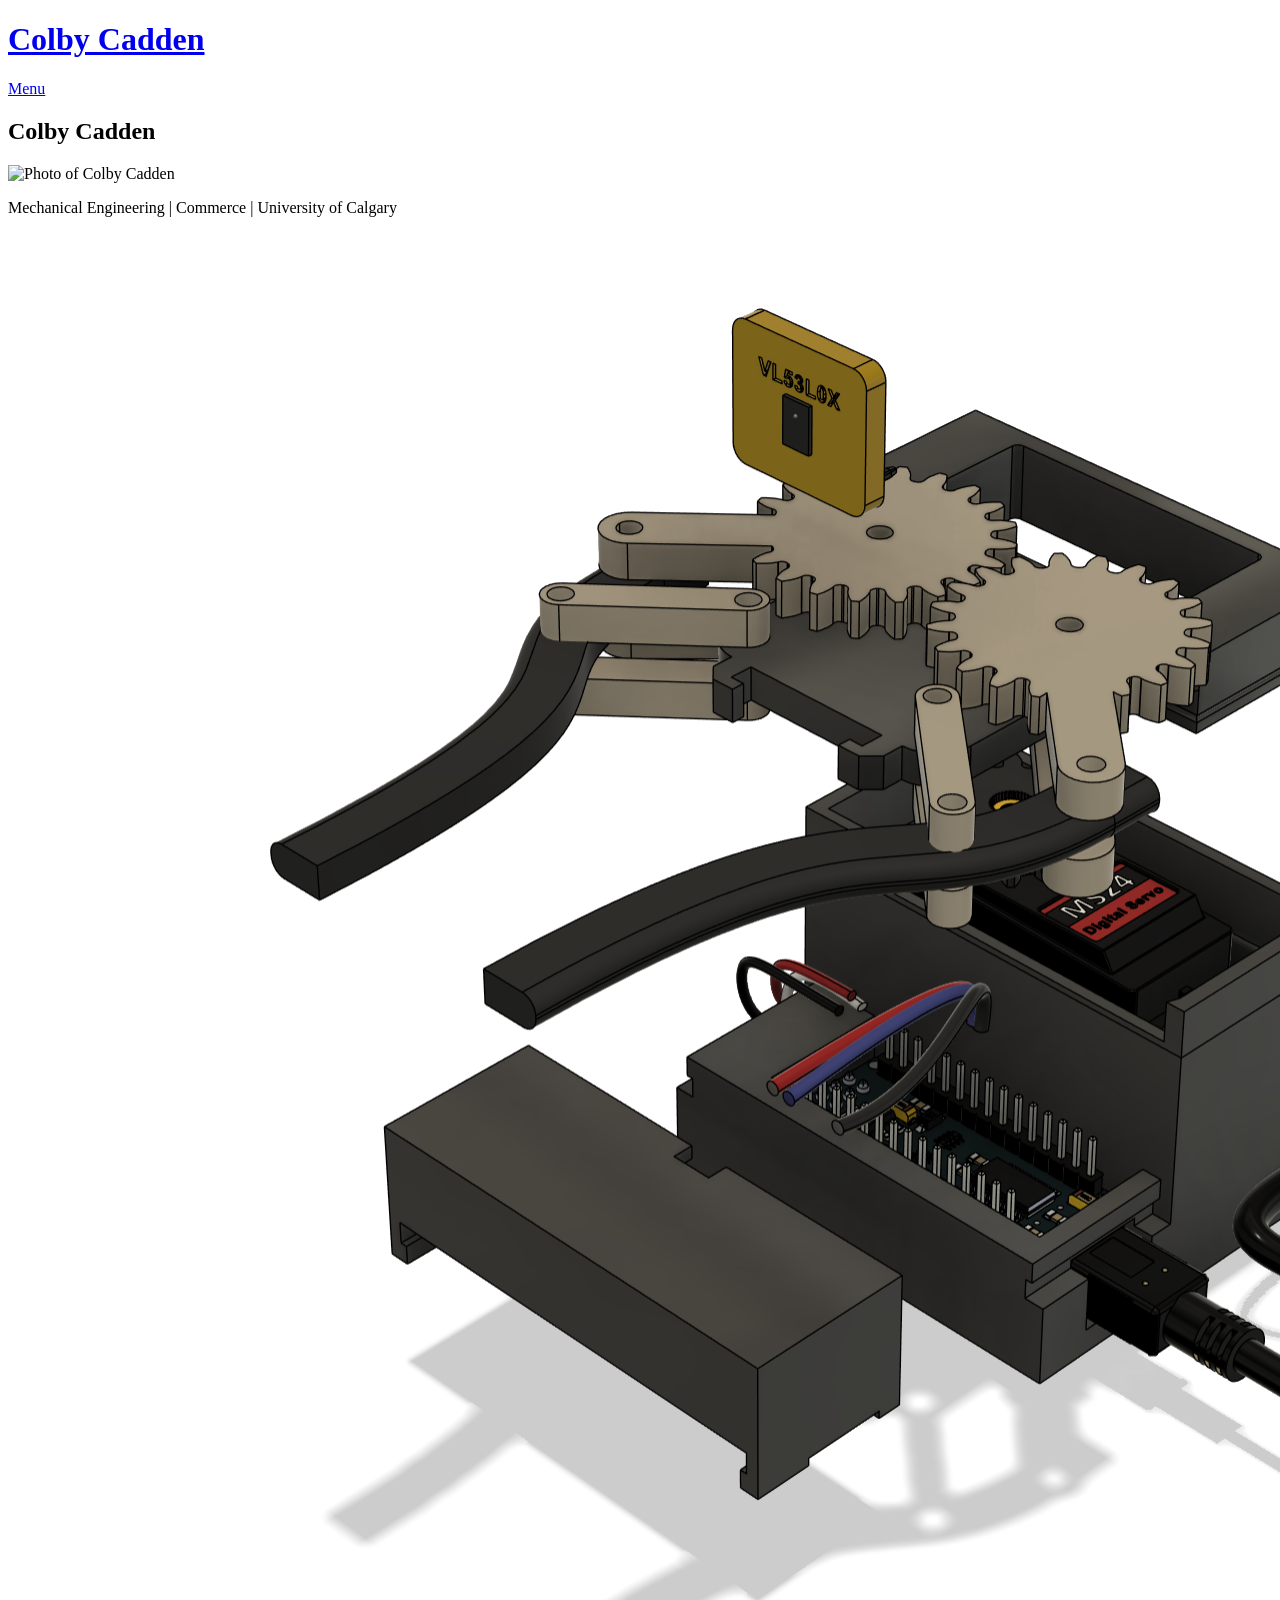
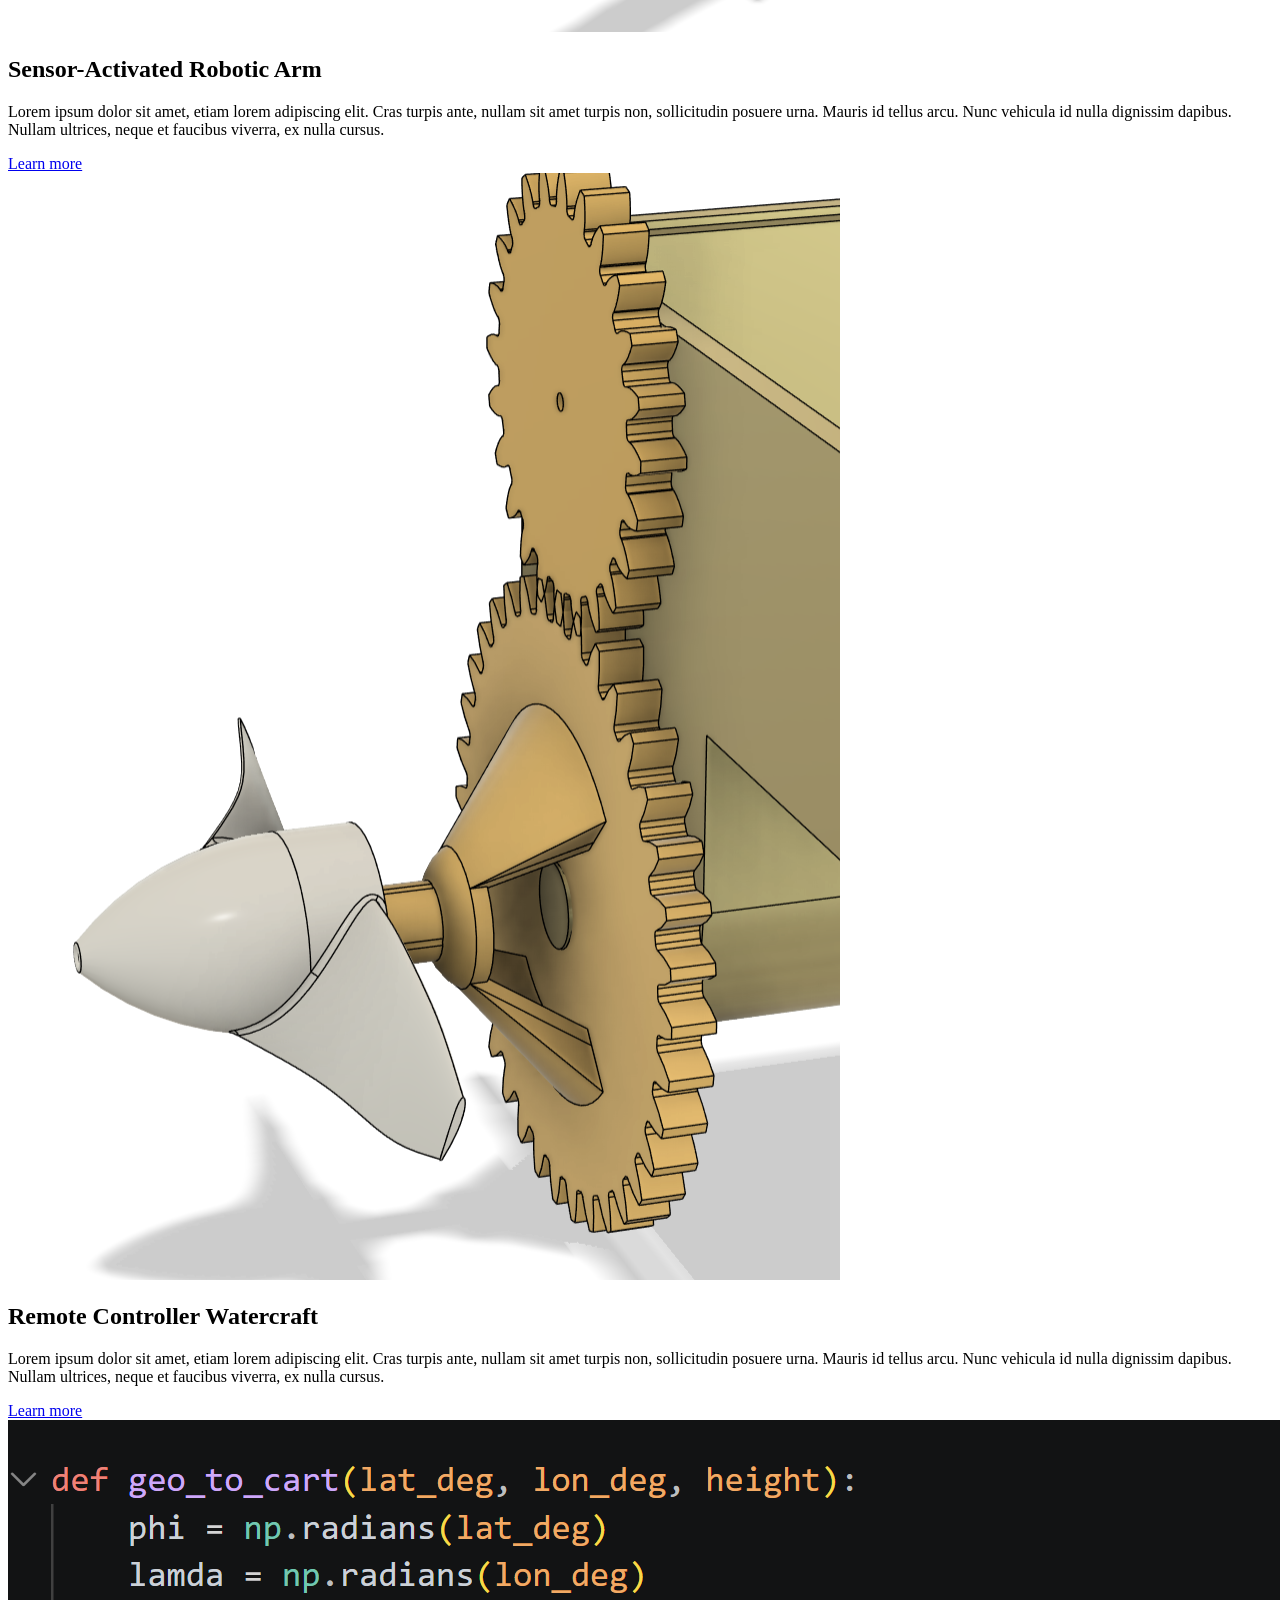
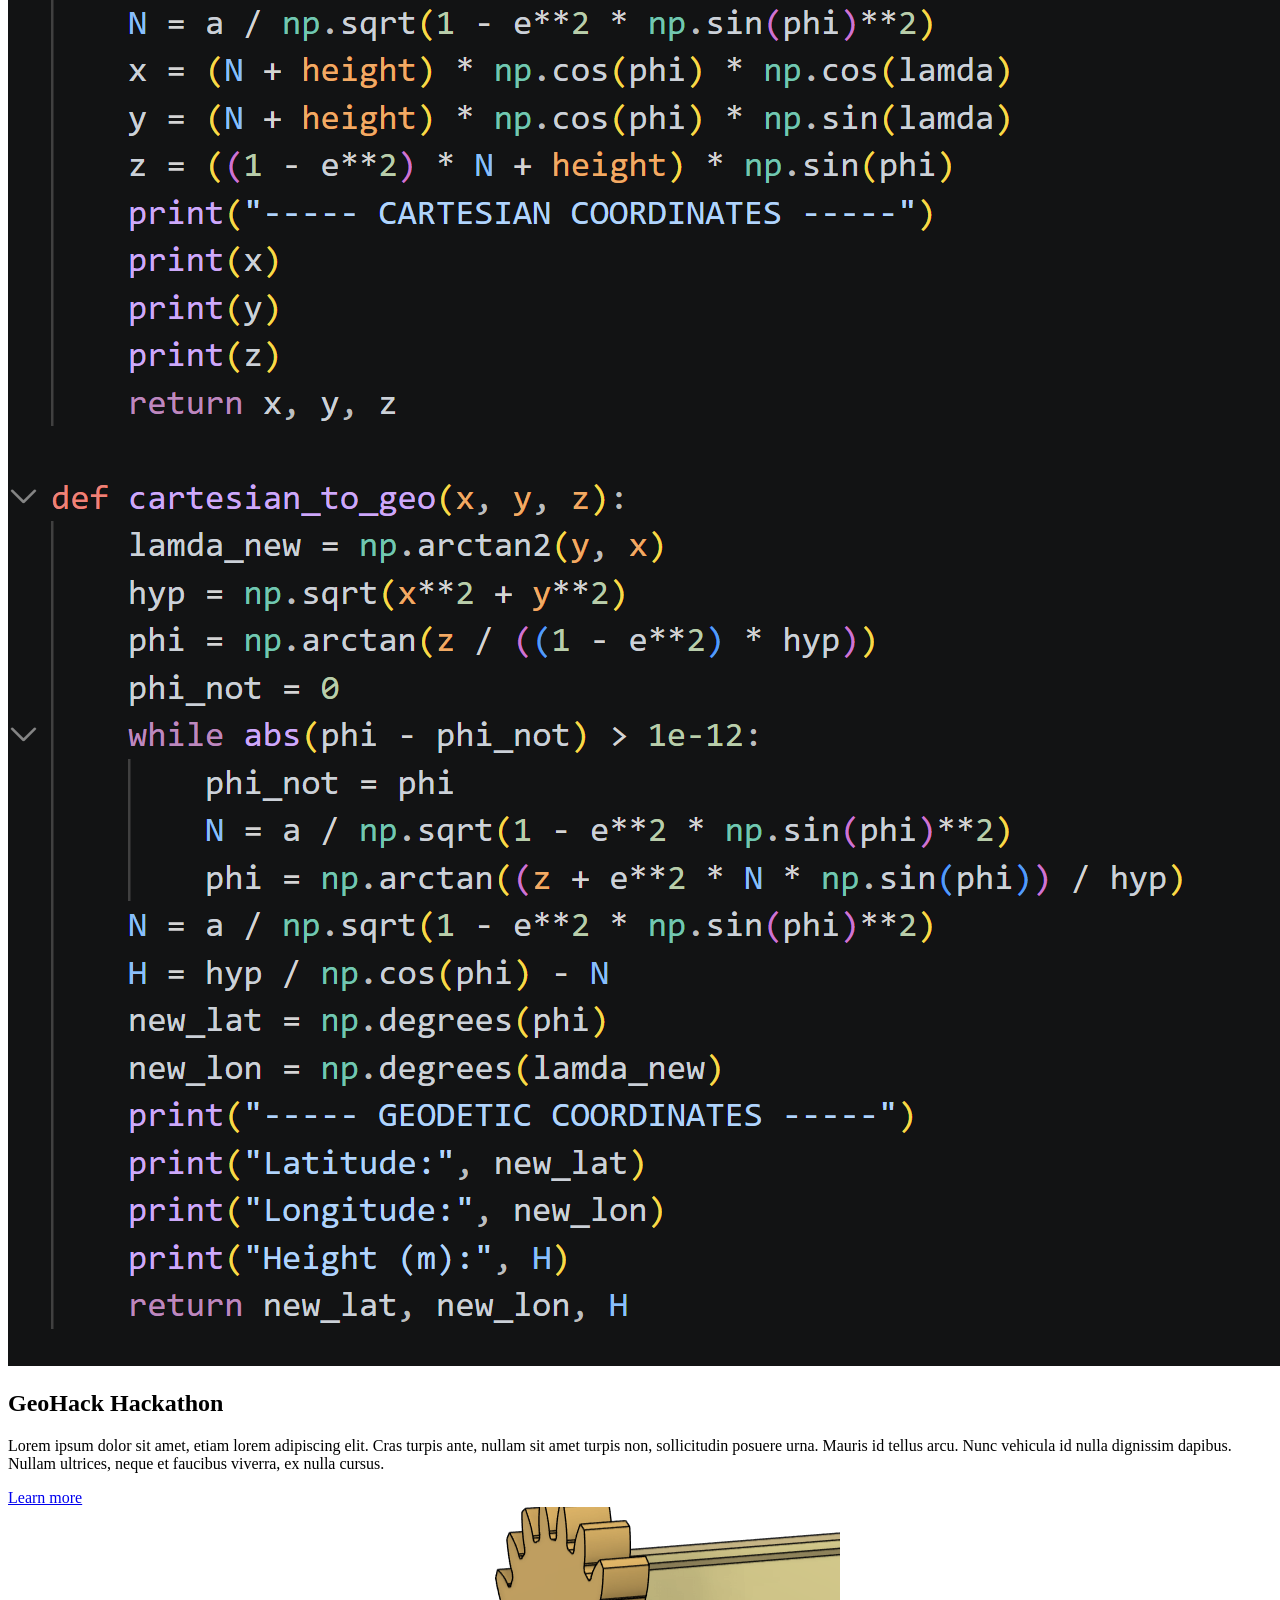
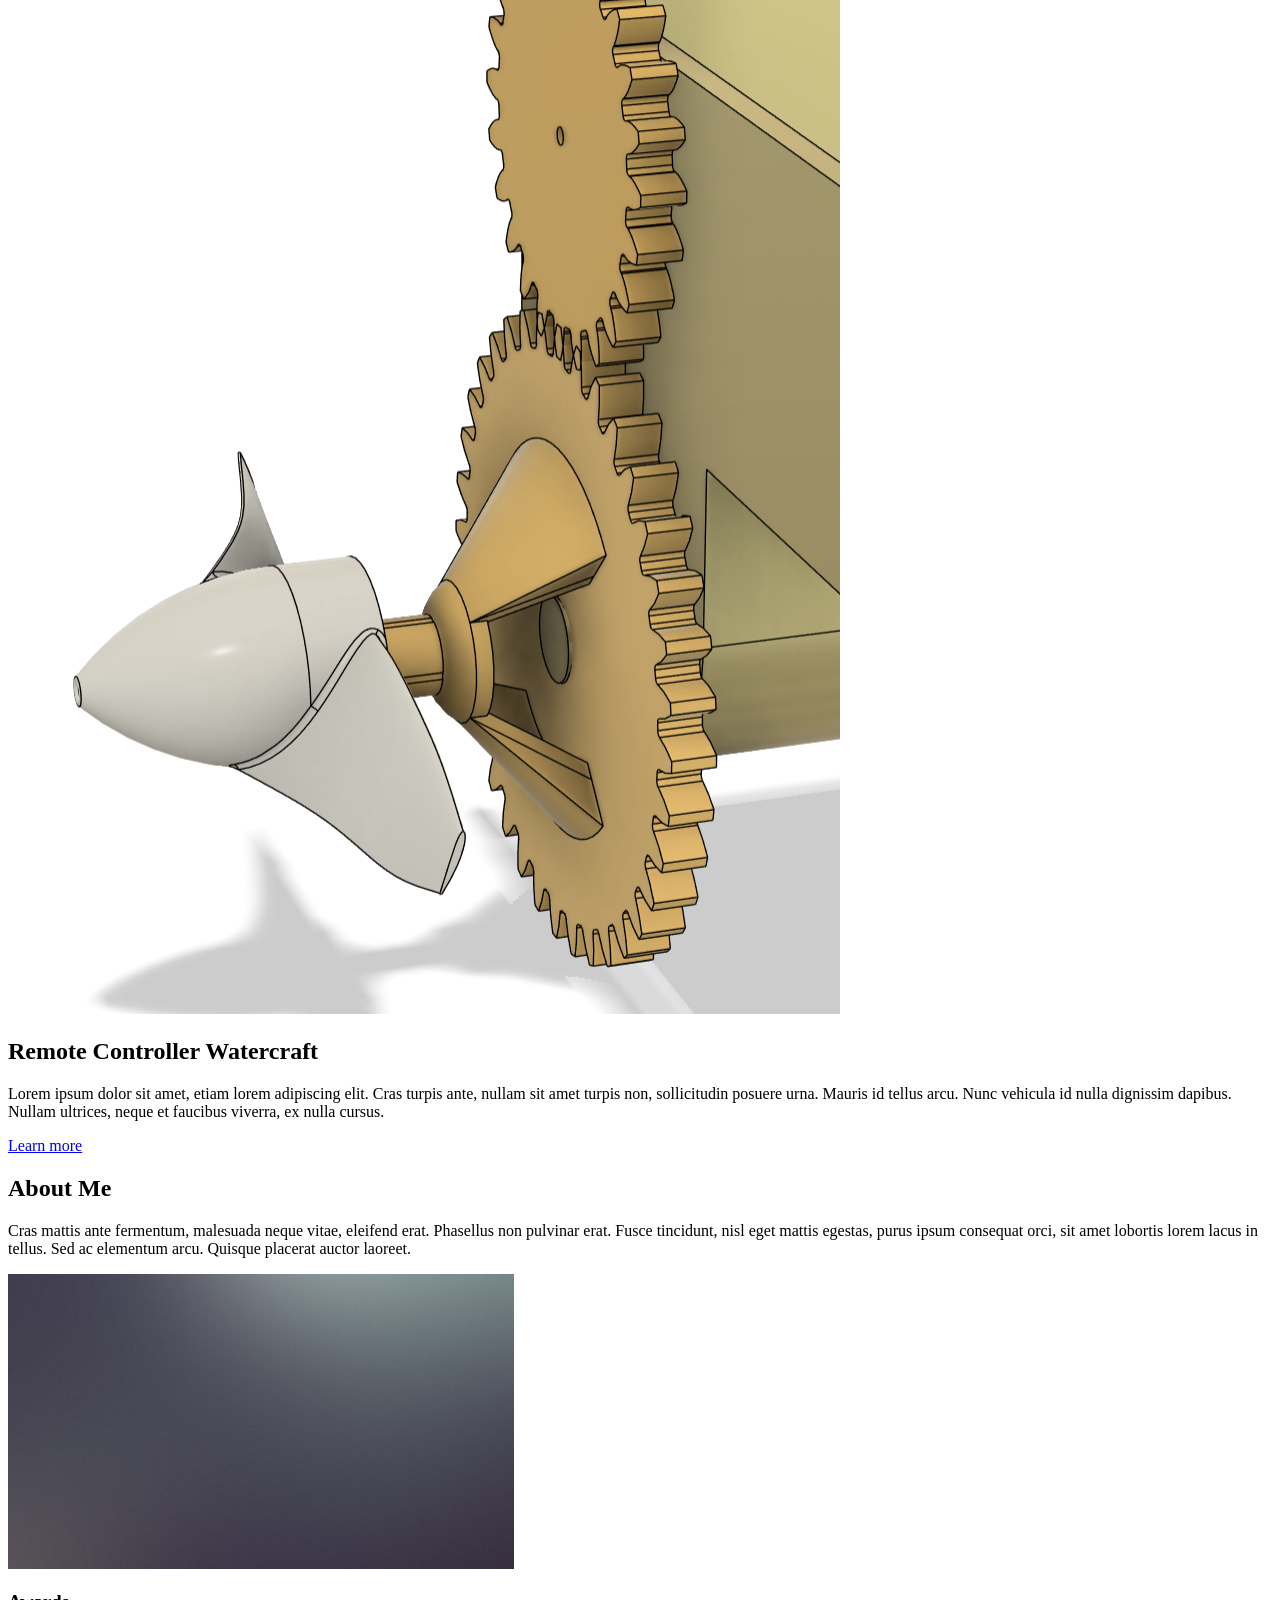
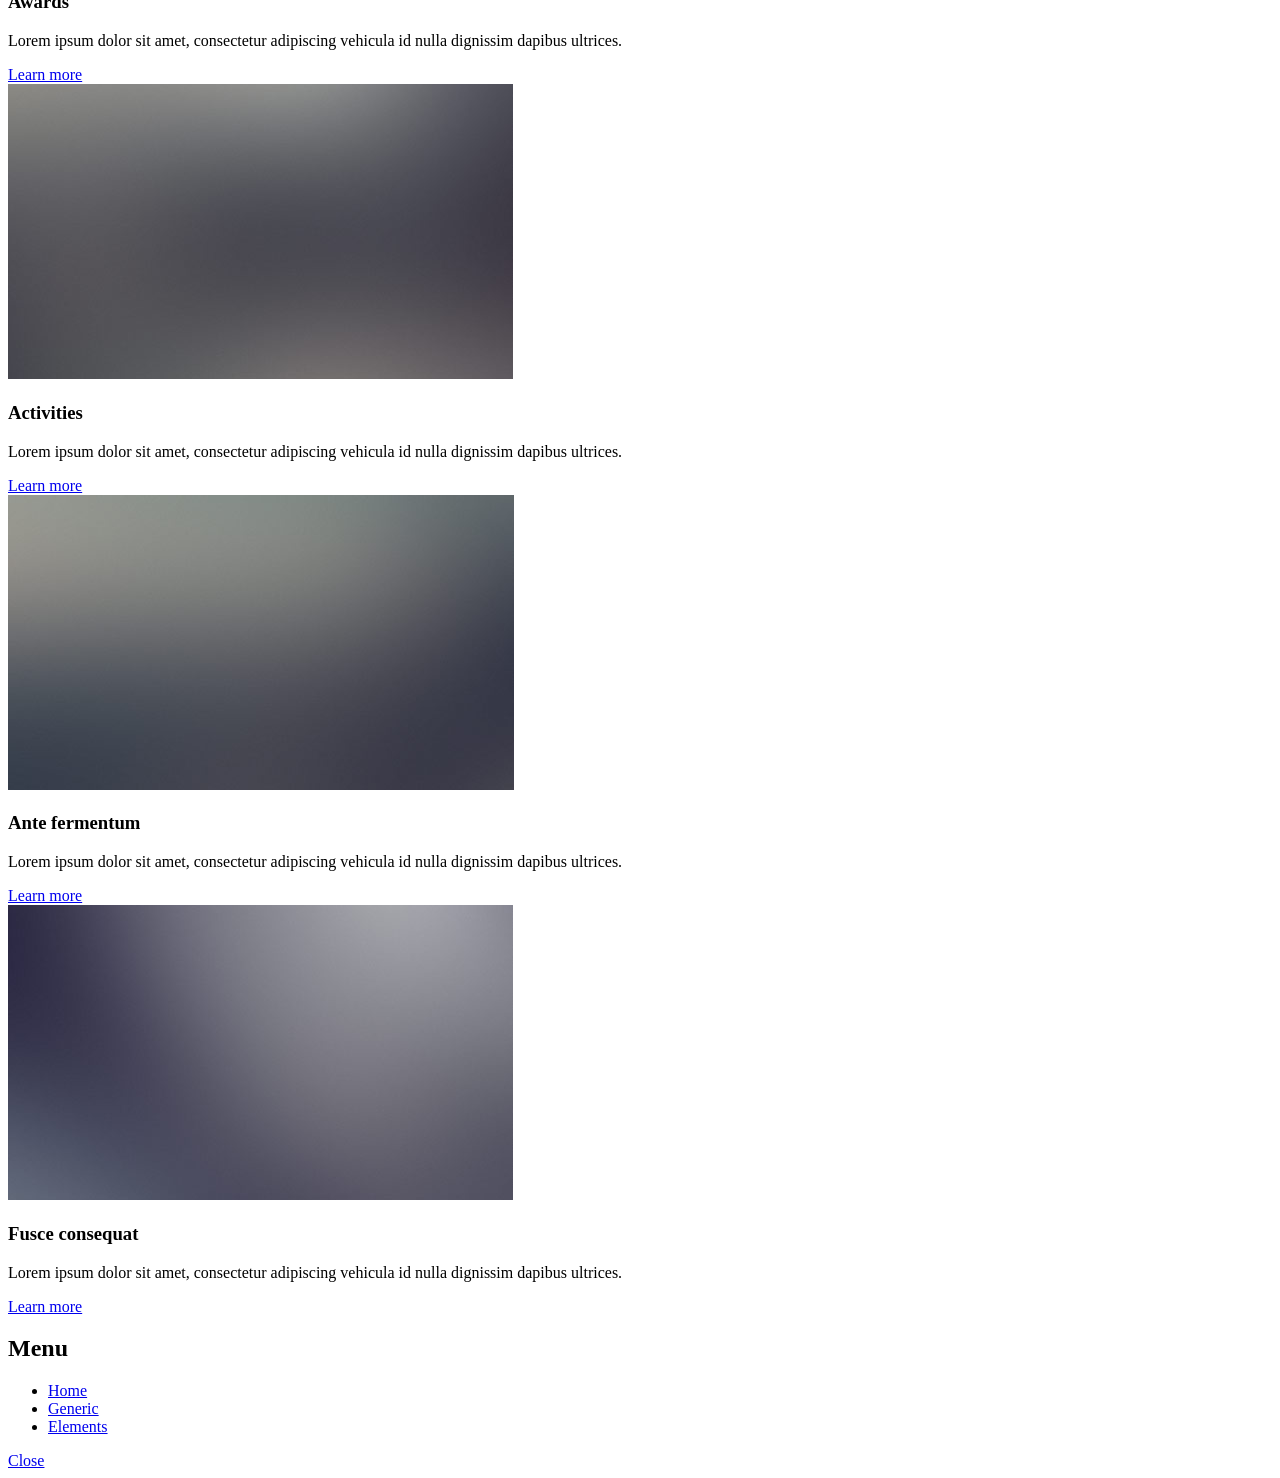
==== commit 60b3a826: "Add files via upload" ====
--- a/index.html
+++ b/index.html
@@ -20,6 +20,7 @@
 				<!-- Header -->
 					<header id="header" class="alt">
 						<h1><a href="index.html">Colby Cadden</a></h1>
+
 						<nav>
 							<a href="#menu">Menu</a>
 						</nav>
@@ -33,8 +34,6 @@
 								<li><a href="index.html">Home</a></li>
 								<li><a href="generic.html">Generic</a></li>
 								<li><a href="elements.html">Elements</a></li>
-								<li><a href="#">Log In</a></li>
-								<li><a href="#">Sign Up</a></li>
 							</ul>
 							<a href="#" class="close">Close</a>
 						</div>
@@ -43,9 +42,14 @@
 				<!-- Banner -->
 					<section id="banner">
 						<div class="inner">
-							<div class="logo"><span class="icon fa-gem"></span></div>
-							<h2>Colby Cadden</h2>
-							<p>Mechanical Engineering and Business Student -  University of Calgary <a href="https://www.linkedin.com/in/colby-cadden-361b5436b/">LinkedIn</a></p>
+							<div class="banner-name-with-photo">
+								<h2>Colby Cadden</h2>
+								<img src="images/ProfileSLxCA.JPG" alt="Photo of Colby Cadden">
+							</div>
+								
+							<p>Mechanical Engineering | Commerce | University of Calgary</p>
+							
+							</div>
 						</div>
 					</section>
 
@@ -57,9 +61,9 @@
 								<div class="inner">
 									<a href="#" class="image"><img src="images/Screenshot 2026-04-05 123145.png" alt="" /></a>
 									<div class="content">
-										<h2 class="major">Sensor Activated Robotic Arm</h2>
+										<h2 class="major">Sensor-Activated Robotic Arm</h2>
 										<p>Lorem ipsum dolor sit amet, etiam lorem adipiscing elit. Cras turpis ante, nullam sit amet turpis non, sollicitudin posuere urna. Mauris id tellus arcu. Nunc vehicula id nulla dignissim dapibus. Nullam ultrices, neque et faucibus viverra, ex nulla cursus.</p>
-										<a href="#" class="special">Learn more</a>
+										<a href="generic.html" class="special">Learn more</a>
 									</div>
 								</div>
 							</section>
@@ -88,21 +92,32 @@
 								</div>
 							</section>
 
+						<!-- Two -->
+							<section id="two" class="wrapper alt spotlight style2">
+								<div class="inner">
+									<a href="#" class="image"><img src="images/Screenshot 2026-02-26 185331.png" alt="" /></a>
+									<div class="content">
+										<h2 class="major">Remote Controller Watercraft</h2>
+										<p>Lorem ipsum dolor sit amet, etiam lorem adipiscing elit. Cras turpis ante, nullam sit amet turpis non, sollicitudin posuere urna. Mauris id tellus arcu. Nunc vehicula id nulla dignissim dapibus. Nullam ultrices, neque et faucibus viverra, ex nulla cursus.</p>
+										<a href="#" class="special">Learn more</a>
+									</div>
+								</div>
+							</section>
 						<!-- Four -->
 							<section id="four" class="wrapper alt style1">
 								<div class="inner">
-									<h2 class="major">Vitae phasellus</h2>
+									<h2 class="major">About Me</h2>
 									<p>Cras mattis ante fermentum, malesuada neque vitae, eleifend erat. Phasellus non pulvinar erat. Fusce tincidunt, nisl eget mattis egestas, purus ipsum consequat orci, sit amet lobortis lorem lacus in tellus. Sed ac elementum arcu. Quisque placerat auctor laoreet.</p>
 									<section class="features">
 										<article>
 											<a href="#" class="image"><img src="images/pic04.jpg" alt="" /></a>
-											<h3 class="major">Sed feugiat lorem</h3>
+											<h3 class="major">Awards</h3>
 											<p>Lorem ipsum dolor sit amet, consectetur adipiscing vehicula id nulla dignissim dapibus ultrices.</p>
-											<a href="#" class="special">Learn more</a>
+											<a href="elements.html" class="special">Learn more</a>
 										</article>
 										<article>
 											<a href="#" class="image"><img src="images/pic05.jpg" alt="" /></a>
-											<h3 class="major">Nisl placerat</h3>
+											<h3 class="major">Activities</h3>
 											<p>Lorem ipsum dolor sit amet, consectetur adipiscing vehicula id nulla dignissim dapibus ultrices.</p>
 											<a href="#" class="special">Learn more</a>
 										</article>
@@ -120,54 +135,15 @@
 										</article>
 									</section>
 									<ul class="actions">
-										<li><a href="#" class="button">Browse All</a></li>
+
 									</ul>
 								</div>
 							</section>
 
 					</section>
 
-				<!-- Footer -->
-					<section id="footer">
-						<div class="inner">
-							<h2 class="major">Get in touch</h2>
-							<p>Cras mattis ante fermentum, malesuada neque vitae, eleifend erat. Phasellus non pulvinar erat. Fusce tincidunt, nisl eget mattis egestas, purus ipsum consequat orci, sit amet lobortis lorem lacus in tellus. Sed ac elementum arcu. Quisque placerat auctor laoreet.</p>
-							<form method="post" action="#">
-								<div class="fields">
-									<div class="field">
-										<label for="name">Name</label>
-										<input type="text" name="name" id="name" />
-									</div>
-									<div class="field">
-										<label for="email">Email</label>
-										<input type="email" name="email" id="email" />
-									</div>
-									<div class="field">
-										<label for="message">Message</label>
-										<textarea name="message" id="message" rows="4"></textarea>
-									</div>
-								</div>
-								<ul class="actions">
-									<li><input type="submit" value="Send Message" /></li>
-								</ul>
-							</form>
-							<ul class="contact">
-								<li class="icon solid fa-home">
-									Untitled Inc<br />
-									1234 Somewhere Road Suite #2894<br />
-									Nashville, TN 00000-0000
-								</li>
-								<li class="icon solid fa-phone">(000) 000-0000</li>
-								<li class="icon solid fa-envelope"><a href="#">information@untitled.tld</a></li>
-								<li class="icon brands fa-twitter"><a href="#">twitter.com/untitled-tld</a></li>
-								<li class="icon brands fa-facebook-f"><a href="#">facebook.com/untitled-tld</a></li>
-								<li class="icon brands fa-instagram"><a href="#">instagram.com/untitled-tld</a></li>
-							</ul>
-							<ul class="copyright">
-								<li>&copy; Untitled Inc. All rights reserved.</li><li>Design: <a href="http://html5up.net">HTML5 UP</a></li>
-							</ul>
-						</div>
-					</section>
+			
+			
 
 			</div>
 
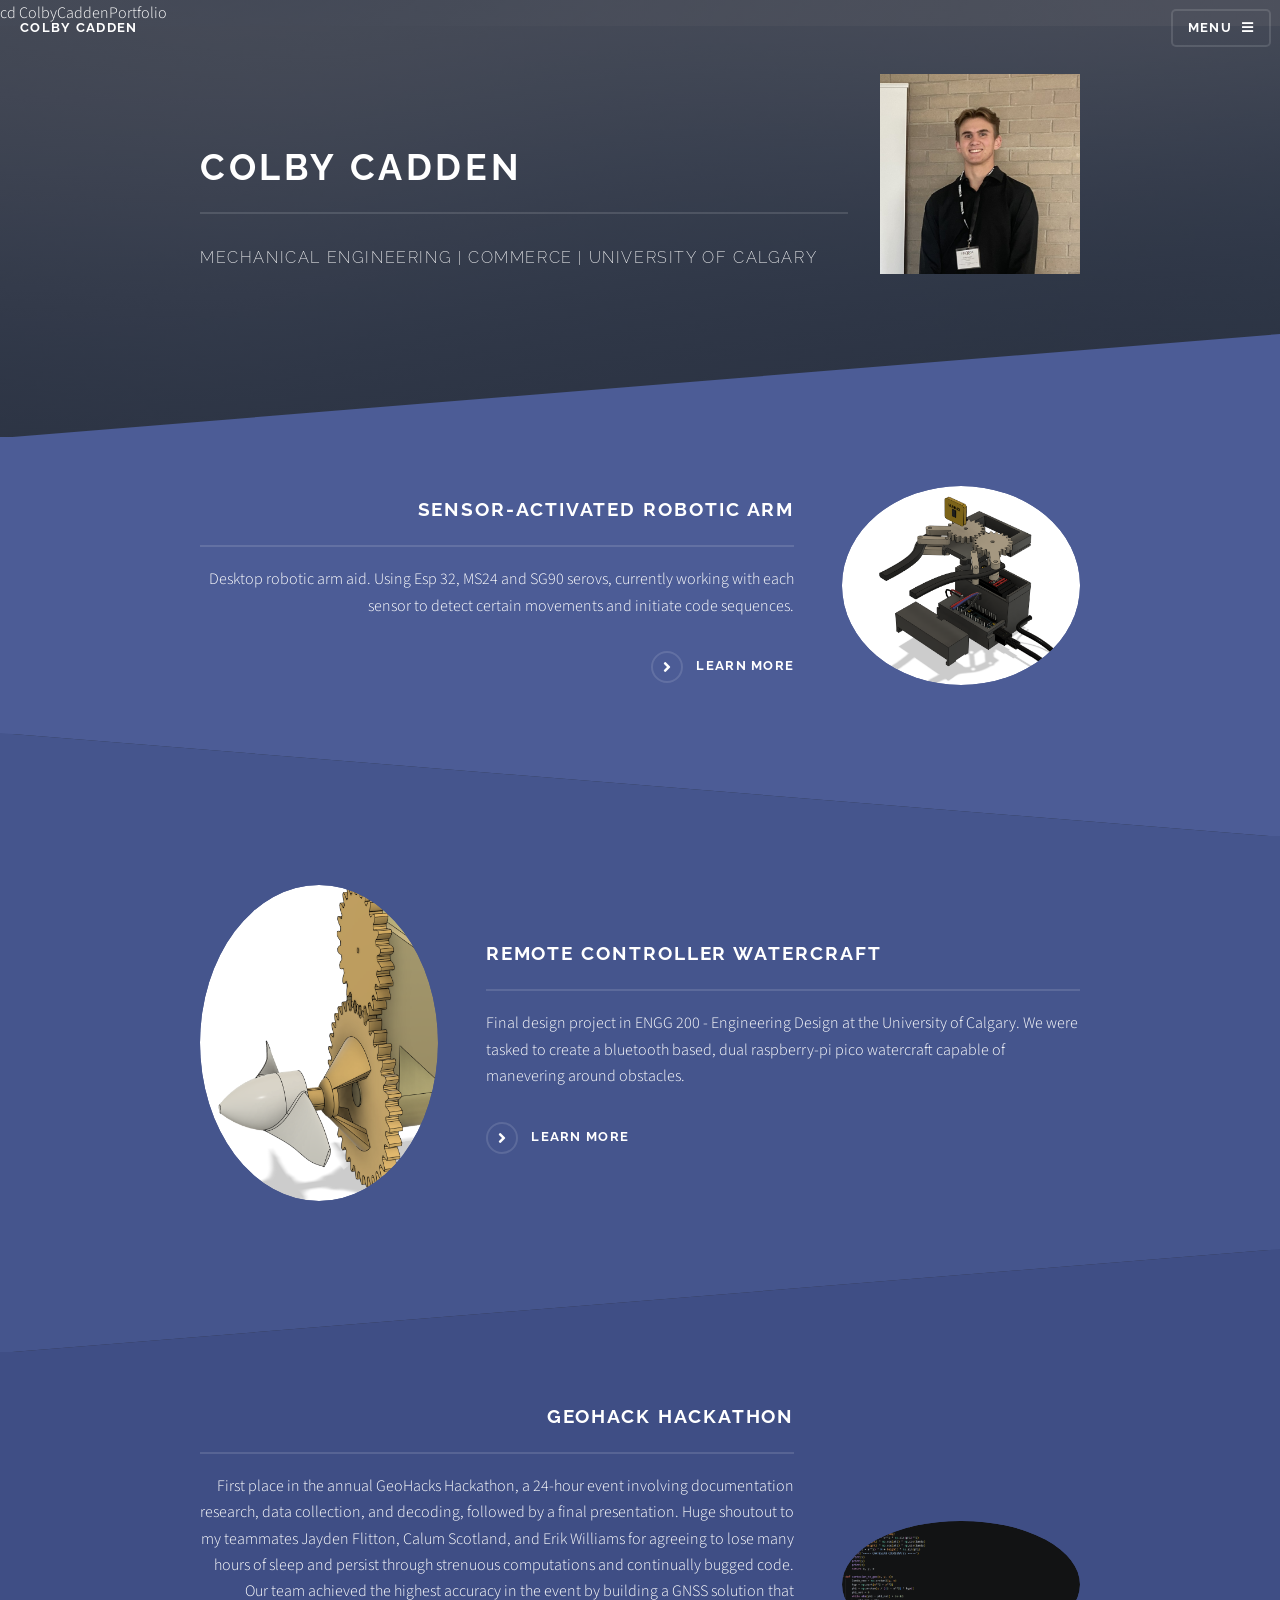
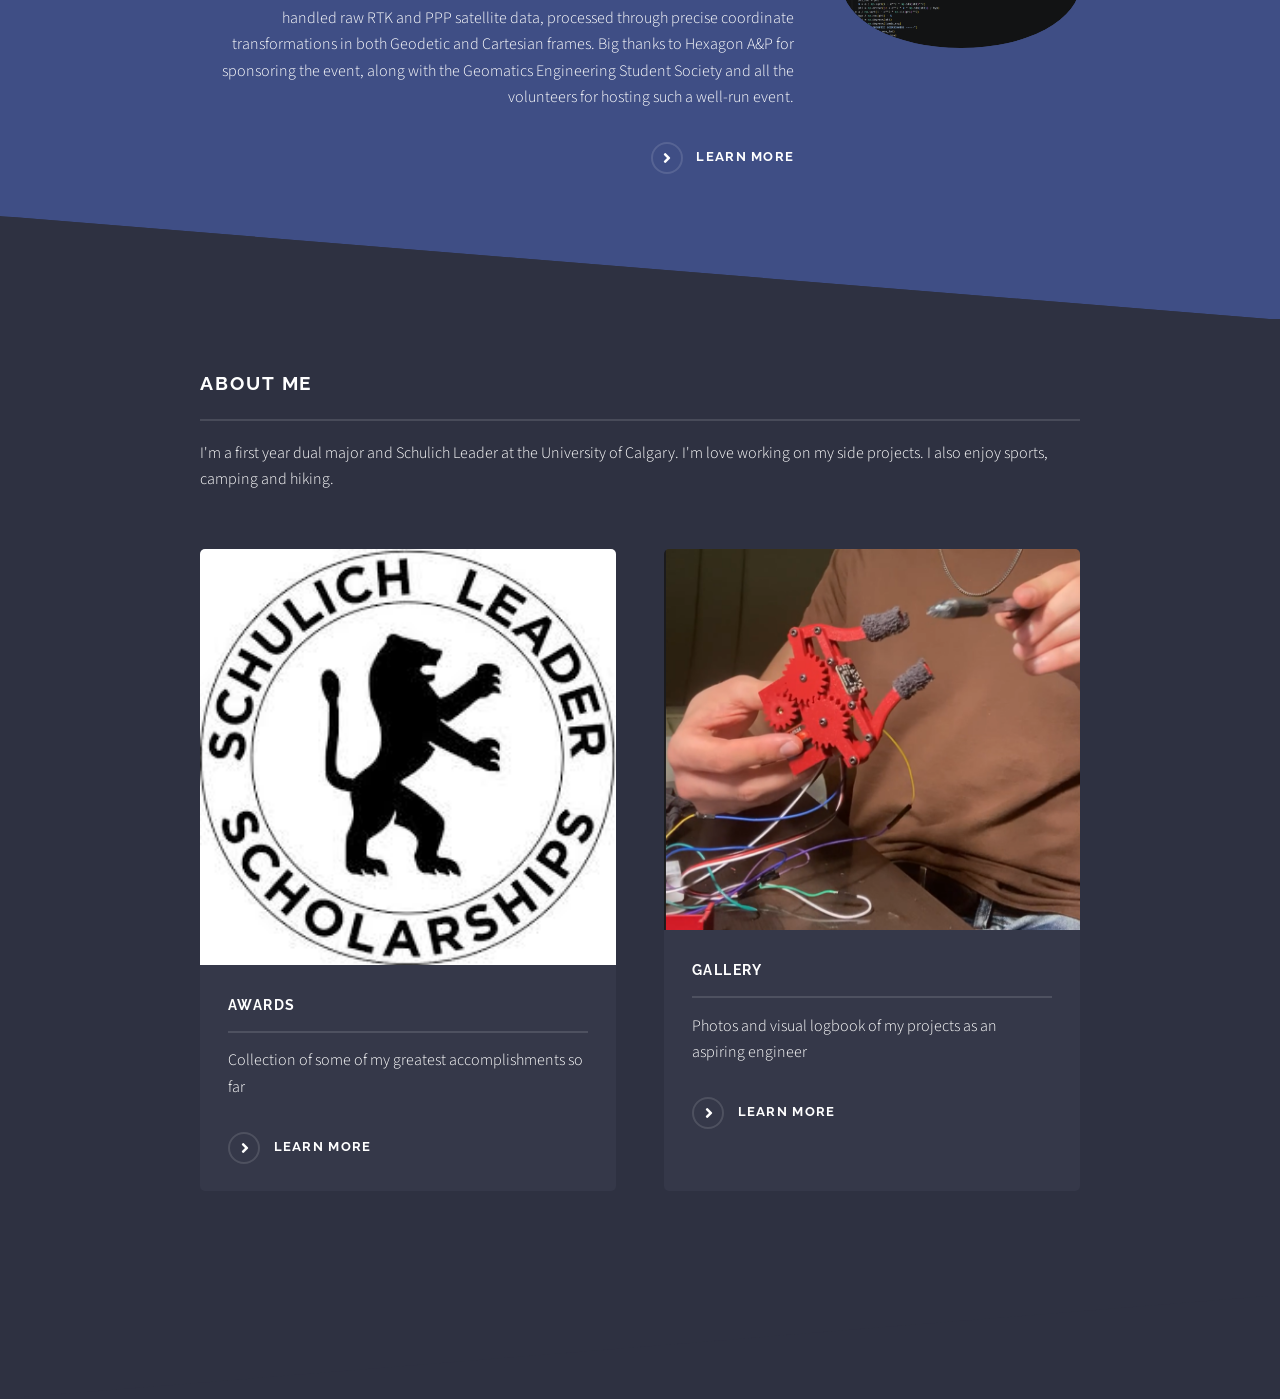
==== commit 597be80e: "Update website" ====
--- a/index.html
+++ b/index.html
@@ -1,4 +1,4 @@
-<!DOCTYPE HTML>
+cd ColbyCaddenPortfolio<!DOCTYPE HTML>
 <!--
 	Solid State by HTML5 UP
 	html5up.net | @ajlkn
@@ -62,7 +62,7 @@
 									<a href="#" class="image"><img src="images/Screenshot 2026-04-05 123145.png" alt="" /></a>
 									<div class="content">
 										<h2 class="major">Sensor-Activated Robotic Arm</h2>
-										<p>Lorem ipsum dolor sit amet, etiam lorem adipiscing elit. Cras turpis ante, nullam sit amet turpis non, sollicitudin posuere urna. Mauris id tellus arcu. Nunc vehicula id nulla dignissim dapibus. Nullam ultrices, neque et faucibus viverra, ex nulla cursus.</p>
+										<p>Desktop robotic arm aid. Using Esp 32, MS24 and SG90 serovs, currently working with each sensor to detect certain movements and initiate code sequences.</p>
 										<a href="generic.html" class="special">Learn more</a>
 									</div>
 								</div>
@@ -74,7 +74,7 @@
 									<a href="#" class="image"><img src="images/Screenshot 2026-02-26 185331.png" alt="" /></a>
 									<div class="content">
 										<h2 class="major">Remote Controller Watercraft</h2>
-										<p>Lorem ipsum dolor sit amet, etiam lorem adipiscing elit. Cras turpis ante, nullam sit amet turpis non, sollicitudin posuere urna. Mauris id tellus arcu. Nunc vehicula id nulla dignissim dapibus. Nullam ultrices, neque et faucibus viverra, ex nulla cursus.</p>
+										<p>Final design project in ENGG 200 - Engineering Design at the University of Calgary. We were tasked to create a bluetooth based, dual raspberry-pi pico watercraft capable of manevering around obstacles.</p>
 										<a href="#" class="special">Learn more</a>
 									</div>
 								</div>
@@ -86,53 +86,35 @@
 									<a href="#" class="image"><img src="images/Screenshot 2026-04-07 211012.png" alt="" /></a>
 									<div class="content">
 										<h2 class="major">GeoHack Hackathon</h2>
-										<p>Lorem ipsum dolor sit amet, etiam lorem adipiscing elit. Cras turpis ante, nullam sit amet turpis non, sollicitudin posuere urna. Mauris id tellus arcu. Nunc vehicula id nulla dignissim dapibus. Nullam ultrices, neque et faucibus viverra, ex nulla cursus.</p>
+										<p>First place in the annual GeoHacks Hackathon,  a 24-hour event involving documentation research, data collection, and decoding, followed by a final presentation. 
+										Huge shoutout to my teammates Jayden Flitton, Calum Scotland, and Erik Williams for agreeing to lose many hours of sleep and persist through strenuous computations and continually bugged code. Our team achieved the highest accuracy in the event by building a GNSS solution that handled raw RTK and PPP satellite data, processed through precise coordinate transformations in both Geodetic and Cartesian frames.
+										Big thanks to Hexagon A&P for sponsoring the event, along with the Geomatics Engineering Student Society and all the volunteers for hosting such a well-run event. </p>
 										<a href="#" class="special">Learn more</a>
 									</div>
 								</div>
 							</section>
 
-						<!-- Two -->
-							<section id="two" class="wrapper alt spotlight style2">
-								<div class="inner">
-									<a href="#" class="image"><img src="images/Screenshot 2026-02-26 185331.png" alt="" /></a>
-									<div class="content">
-										<h2 class="major">Remote Controller Watercraft</h2>
-										<p>Lorem ipsum dolor sit amet, etiam lorem adipiscing elit. Cras turpis ante, nullam sit amet turpis non, sollicitudin posuere urna. Mauris id tellus arcu. Nunc vehicula id nulla dignissim dapibus. Nullam ultrices, neque et faucibus viverra, ex nulla cursus.</p>
-										<a href="#" class="special">Learn more</a>
-									</div>
-								</div>
-							</section>
+				
 						<!-- Four -->
 							<section id="four" class="wrapper alt style1">
 								<div class="inner">
 									<h2 class="major">About Me</h2>
-									<p>Cras mattis ante fermentum, malesuada neque vitae, eleifend erat. Phasellus non pulvinar erat. Fusce tincidunt, nisl eget mattis egestas, purus ipsum consequat orci, sit amet lobortis lorem lacus in tellus. Sed ac elementum arcu. Quisque placerat auctor laoreet.</p>
+									<p>I'm a first year dual major and Schulich Leader at the University of Calgary. I'm love working on my side projects. I also enjoy sports, camping and hiking.</p>
 									<section class="features">
 										<article>
-											<a href="#" class="image"><img src="images/pic04.jpg" alt="" /></a>
+											<a href="#" class="image"><img src="images/SchulichLeaderLogo.jpg" alt="" /></a>
 											<h3 class="major">Awards</h3>
-											<p>Lorem ipsum dolor sit amet, consectetur adipiscing vehicula id nulla dignissim dapibus ultrices.</p>
+											<p>Collection of some of my greatest accomplishments so far</p>
 											<a href="elements.html" class="special">Learn more</a>
 										</article>
 										<article>
-											<a href="#" class="image"><img src="images/pic05.jpg" alt="" /></a>
-											<h3 class="major">Activities</h3>
-											<p>Lorem ipsum dolor sit amet, consectetur adipiscing vehicula id nulla dignissim dapibus ultrices.</p>
-											<a href="#" class="special">Learn more</a>
+											<a href="#" class="image"><img src="images/GripperV1TestPic.png" alt="" /></a>
+											<h3 class="major">Gallery</h3>
+											<p>Photos and visual logbook of my projects as an aspiring engineer</p>
+											<a href="Gallery.html" class="special">Learn more</a>
 										</article>
-										<article>
-											<a href="#" class="image"><img src="images/pic06.jpg" alt="" /></a>
-											<h3 class="major">Ante fermentum</h3>
-											<p>Lorem ipsum dolor sit amet, consectetur adipiscing vehicula id nulla dignissim dapibus ultrices.</p>
-											<a href="#" class="special">Learn more</a>
-										</article>
-										<article>
-											<a href="#" class="image"><img src="images/pic07.jpg" alt="" /></a>
-											<h3 class="major">Fusce consequat</h3>
-											<p>Lorem ipsum dolor sit amet, consectetur adipiscing vehicula id nulla dignissim dapibus ultrices.</p>
-											<a href="#" class="special">Learn more</a>
-										</article>
+										
+	
 									</section>
 									<ul class="actions">
 
--- a/assets/css/main.css
+++ b/assets/css/main.css
@@ -1,10 +1,10 @@
 @import url(fontawesome-all.min.css);
 @import url("https://fonts.googleapis.com/css?family=Raleway:200,700|Source+Sans+Pro:300,600,300italic,600italic");
 
-/*
-	Solid State by HTML5 UP
-	html5up.net | @ajlkn
-	Free for personal and commercial use under the CCA 3.0 license (html5up.net/license)
+/*
+	Solid State by HTML5 UP
+	html5up.net | @ajlkn
+	Free for personal and commercial use under the CCA 3.0 license (html5up.net/license)
 */
 
 html, body, div, span, applet, object,
@@ -101,11 +101,11 @@
 	body {
 		background-color: #2e3141;
 		background-image: linear-gradient(to top, rgba(46, 49, 65, 0.8), rgba(46, 49, 65, 0.8)), url("../../images/bg.jpg");
-		background-size: auto,+		background-size: auto,
  cover;
-		background-attachment: fixed,+		background-attachment: fixed,
  fixed;
-		background-position: center,+		background-position: center,
  center;
 	}
 
@@ -3467,9 +3467,9 @@
 				padding: 7em 0 8.25em 0 ;
 				background-color: #2e3141;
 				background-image: linear-gradient(to top, rgba(46, 49, 65, 0.8), rgba(46, 49, 65, 0.8)), url("../../images/bg.jpg");
-				background-size: auto,+				background-size: auto,
  cover;
-				background-position: center,+				background-position: center,
  center;
 				margin-bottom: -6.5em;
 			}
@@ -3579,9 +3579,9 @@
 			padding: 9em 0 6.25em 0 ;
 			background-color: #2e3141;
 			background-image: linear-gradient(to top, rgba(46, 49, 65, 0.8), rgba(46, 49, 65, 0.8)), url("../../images/bg.jpg");
-			background-size: auto,+			background-size: auto,
  cover;
-			background-position: center,+			background-position: center,
  0% 30%;
 			margin-bottom: -6.5em;
 		}
@@ -3592,9 +3592,9 @@
 
 		#wrapper > header {
 			padding: 11em 3em 7.375em 3em ;
-			background-size: auto,+			background-size: auto,
  cover;
-			background-position: center,+			background-position: center,
  0% 0%;
 			margin-bottom: -4.75em;
 		}
@@ -3609,7 +3609,7 @@
 
 		#wrapper > header {
 			padding: 6.5em 2em 3em 2em ;
-			background-size: auto,+			background-size: auto,
  125%;
 			margin-bottom: -2.5em;
 		}
@@ -4072,9 +4072,9 @@
 		#footer {
 			background-color: #2e3141;
 			background-image: linear-gradient(to top, rgba(46, 49, 65, 0.8), rgba(46, 49, 65, 0.8)), url("../../images/bg.jpg");
-			background-size: auto,+			background-size: auto,
  cover;
-			background-position: center,+			background-position: center,
  center;
 			margin-top: -6.5em;
 			padding-top: 6.5em;
@@ -4153,4 +4153,78 @@
 			padding: 2em 1.5em 0.1em 1.5em ;
 		}
 
-	}+	}
+
+
+.banner-name-with-photo {
+  display: flex;
+  align-items: flex-start;
+  gap: 2rem;
+  width: 100%;
+  margin-bottom: -6rem;
+}
+
+.banner-name-with-photo h2 {
+  flex: 1;
+  margin-bottom: 2rem;
+}
+
+.banner-name-with-photo img {
+  width: 200px;
+  height: 200px;
+  border-radius: 0;
+  object-fit: cover;
+  object-position: center 25%;
+  transform: translateY(-4rem);
+}
+@media screen and (max-width: 900px) {
+  .banner-name-with-photo {
+    display: flex;
+    flex-direction: row;
+    align-items: flex-start;
+    gap: 1.5rem;
+    width: 100%;
+    margin-bottom: -2rem;
+  }
+
+  .banner-name-with-photo h2 {
+    flex: 1;
+    margin-bottom: 1rem;
+  }
+
+  .banner-name-with-photo img {
+    width: 170px;
+    height: 170px;
+    object-fit: cover;
+    object-position: center 25%;
+    transform: translateY(-3rem);
+  }
+
+  #banner p {
+    max-width: 65%;
+  }
+}
+.gallery-grid {
+  display: grid;
+  grid-template-columns: repeat(3, 1fr);
+  gap: 1.5rem;
+}
+
+.gallery-grid img {
+  width: 100%;
+  height: 250px;
+  object-fit: cover;
+  display: block;
+}
+
+@media screen and (max-width: 900px) {
+  .gallery-grid {
+    grid-template-columns: repeat(2, 1fr);
+  }
+}
+
+@media screen and (max-width: 600px) {
+  .gallery-grid {
+    grid-template-columns: 1fr;
+  }
+}
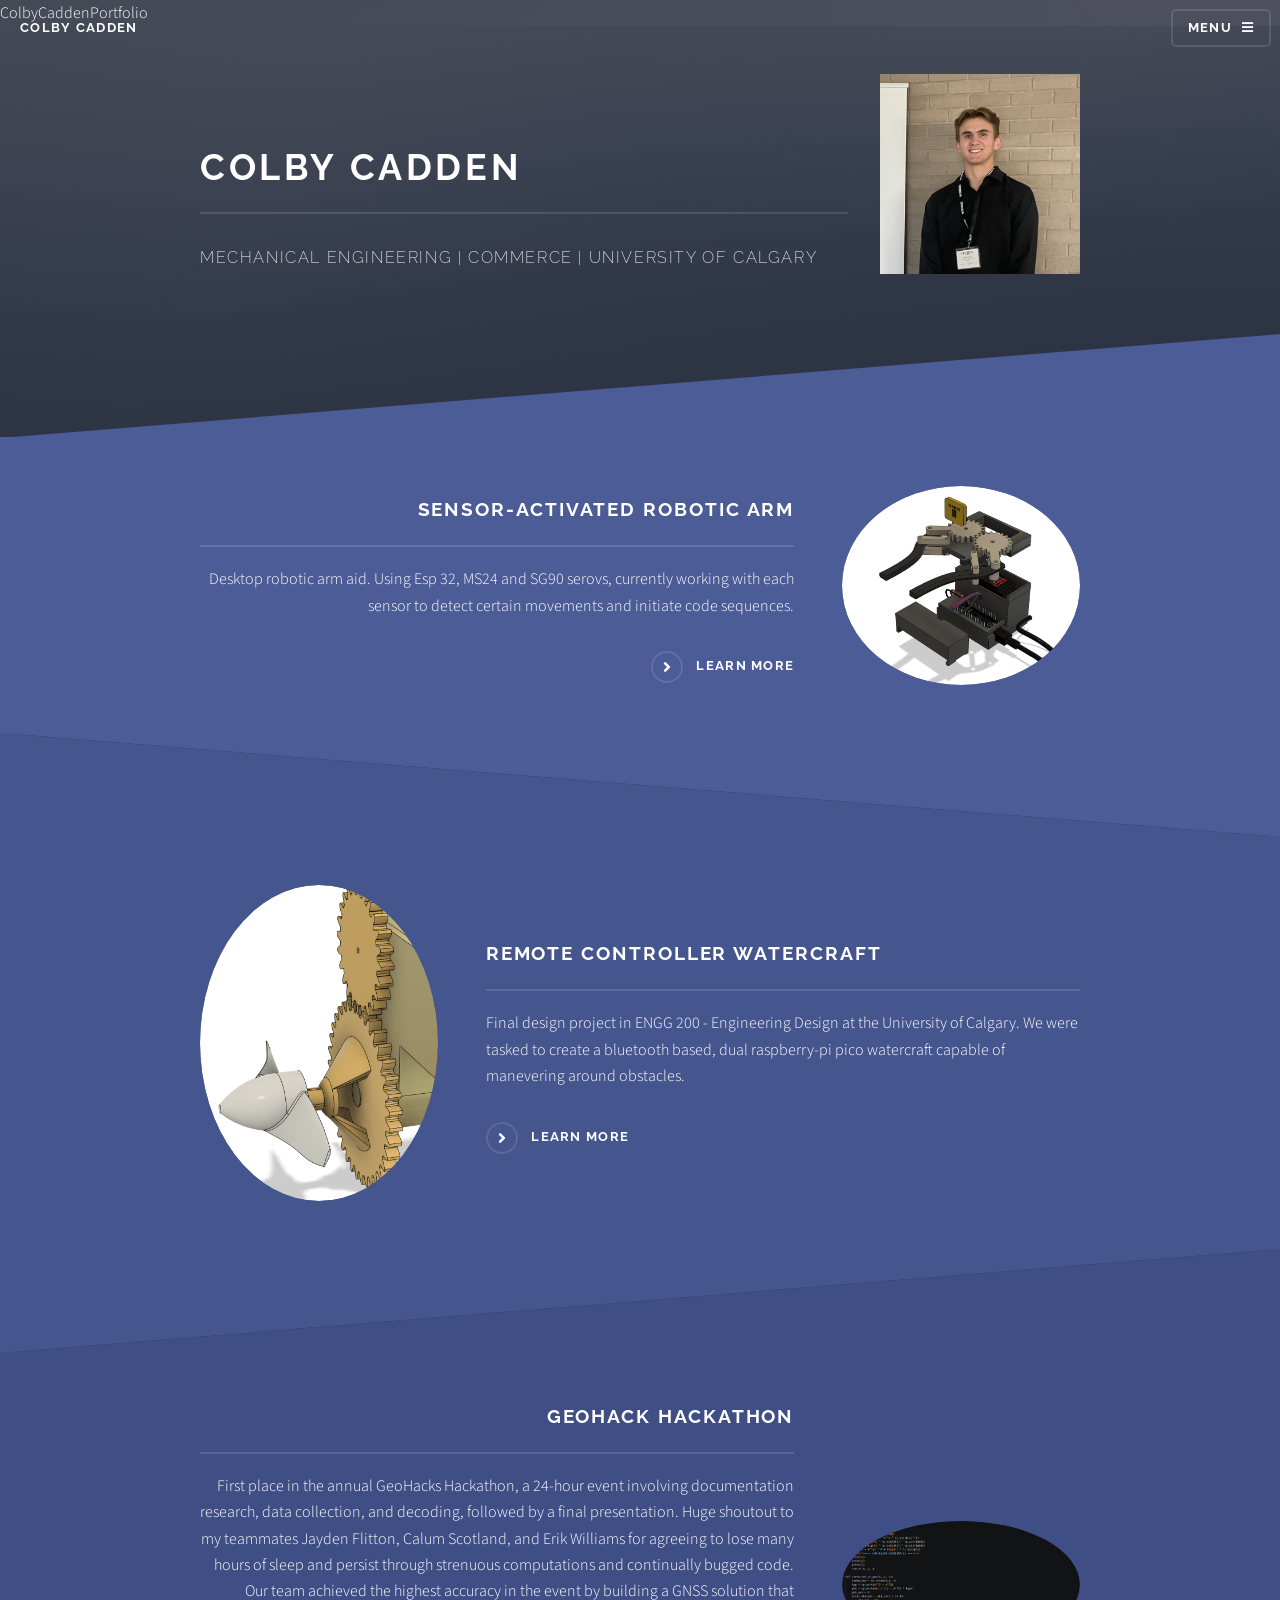
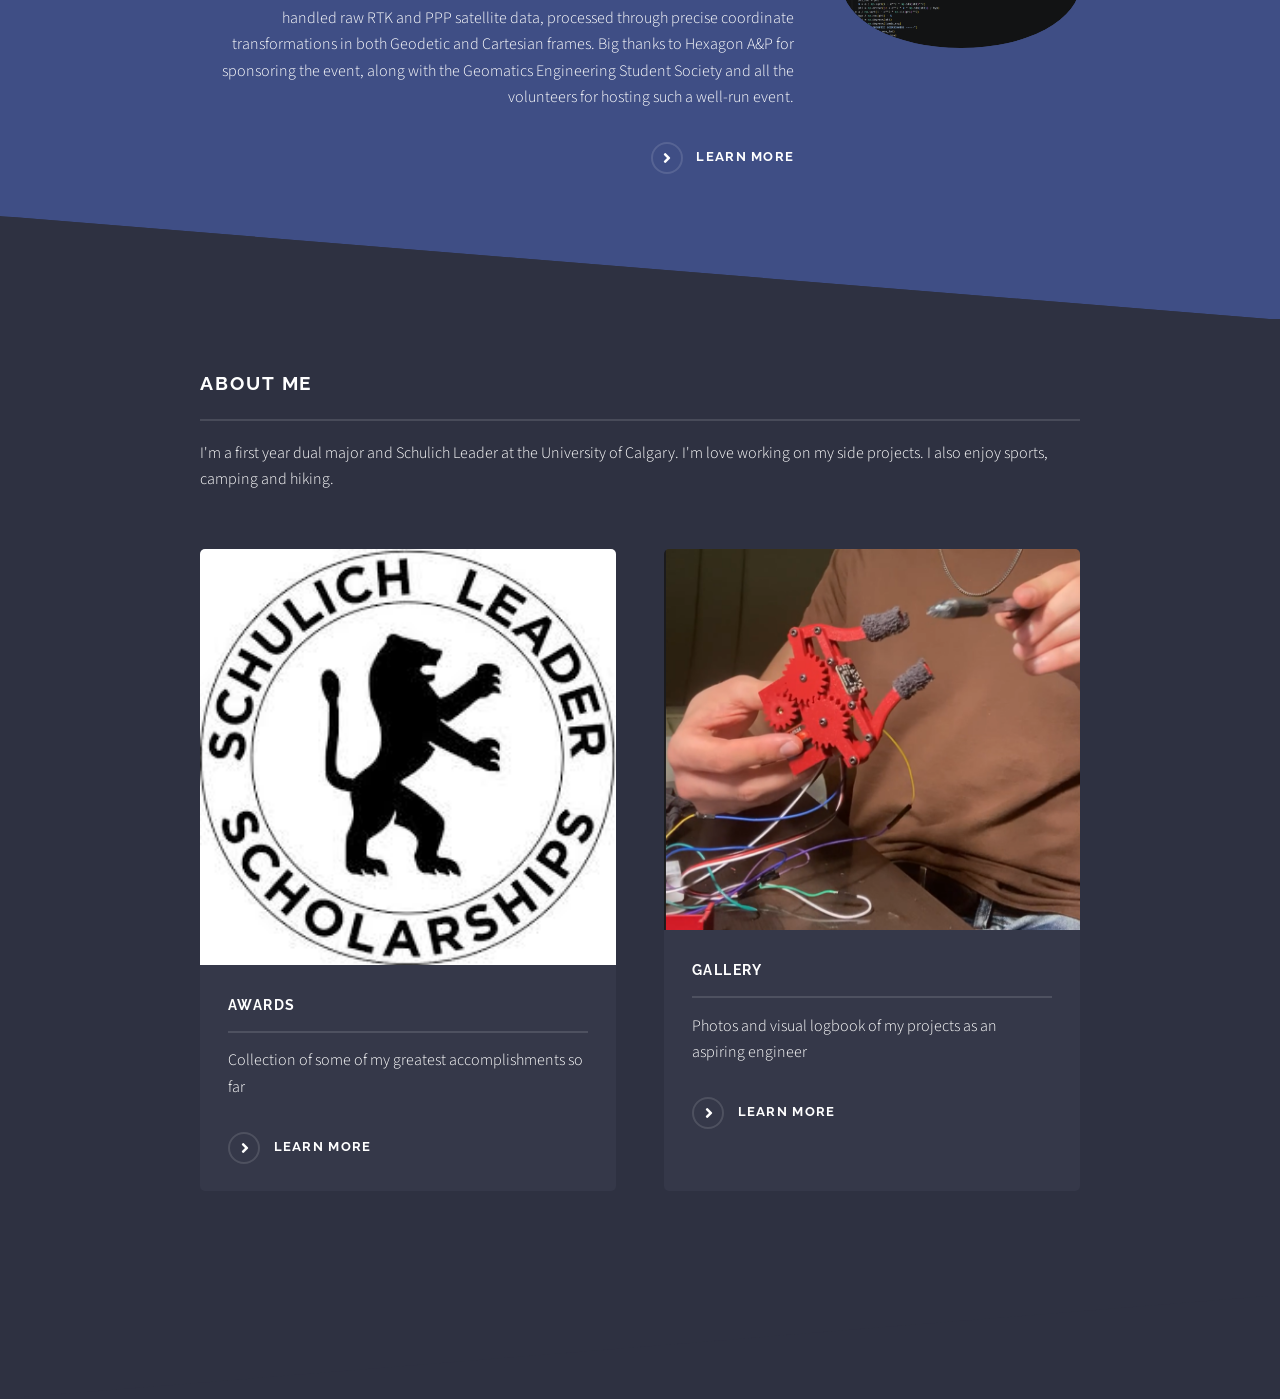
==== commit fcbc47cb: "Update website images and gallery" ====
--- a/index.html
+++ b/index.html
@@ -1,4 +1,4 @@
-cd ColbyCaddenPortfolio<!DOCTYPE HTML>
+ColbyCaddenPortfolio<!DOCTYPE HTML>
 <!--
 	Solid State by HTML5 UP
 	html5up.net | @ajlkn
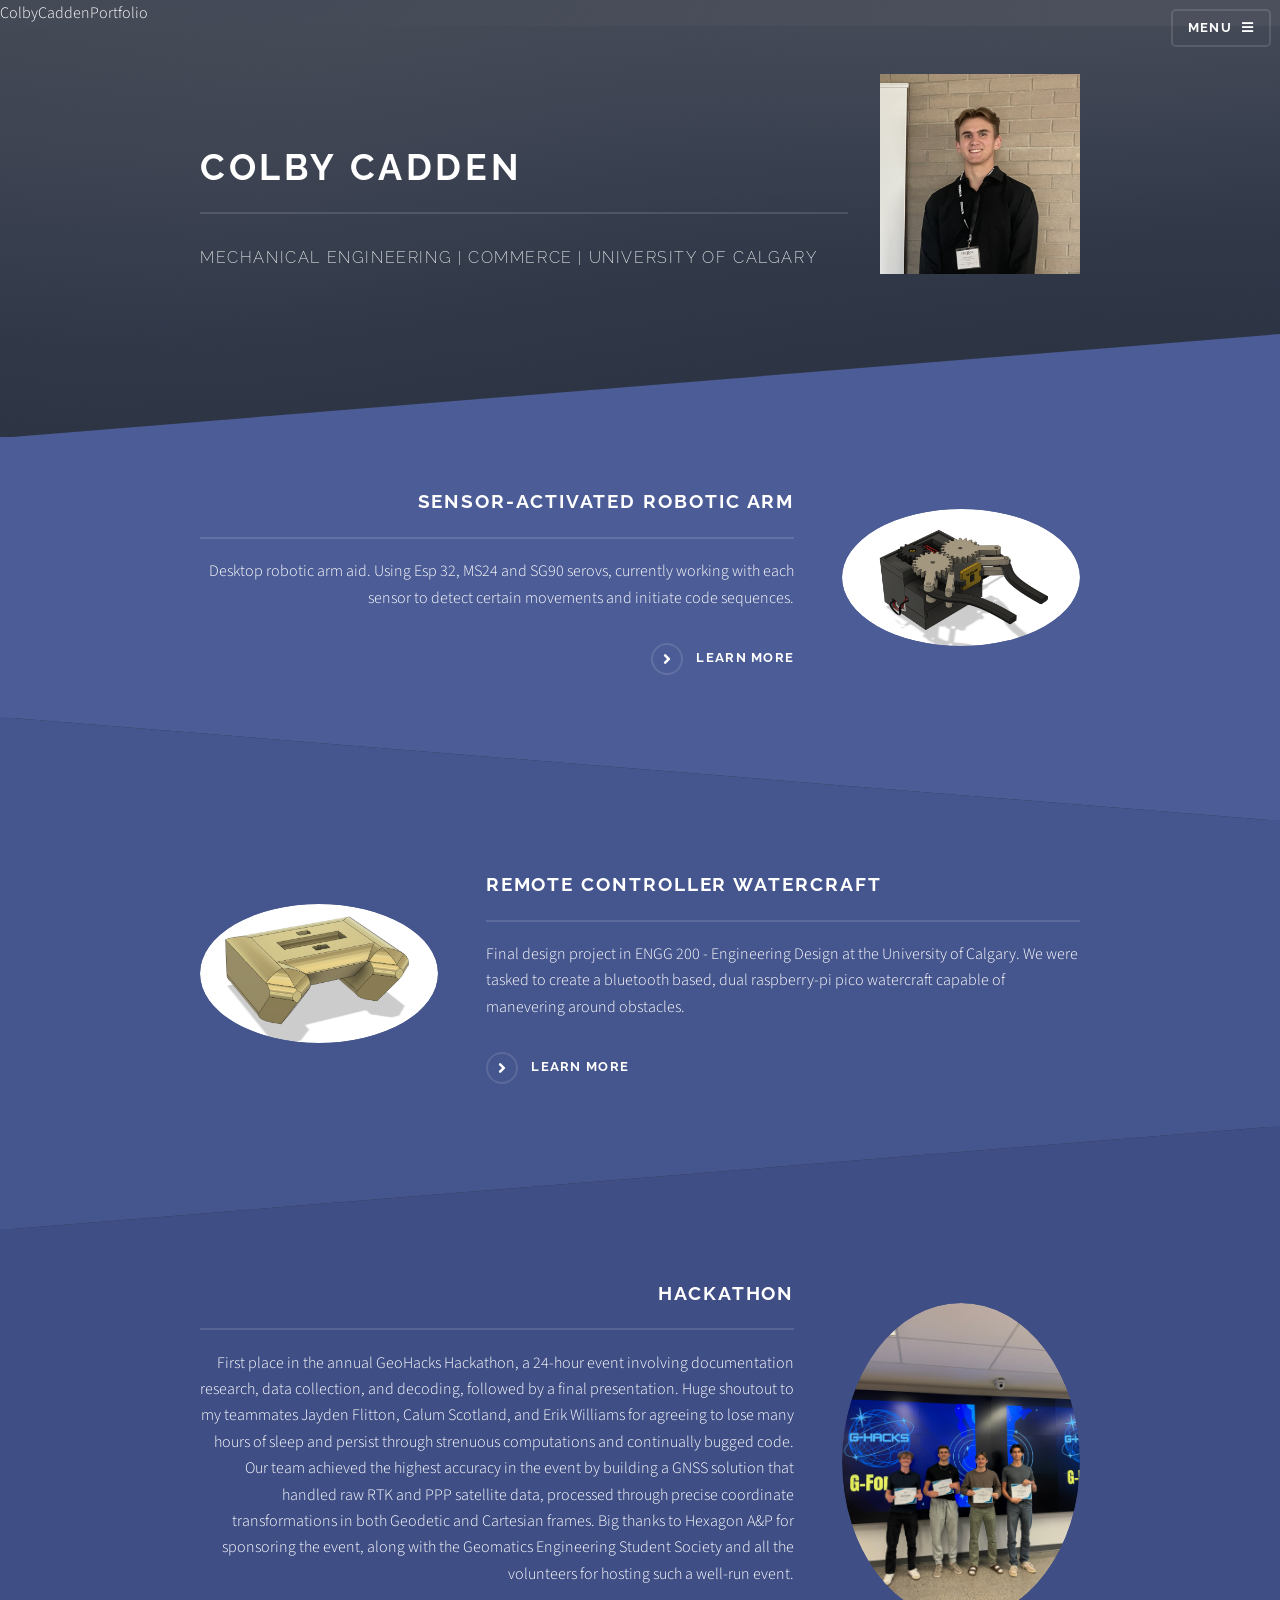
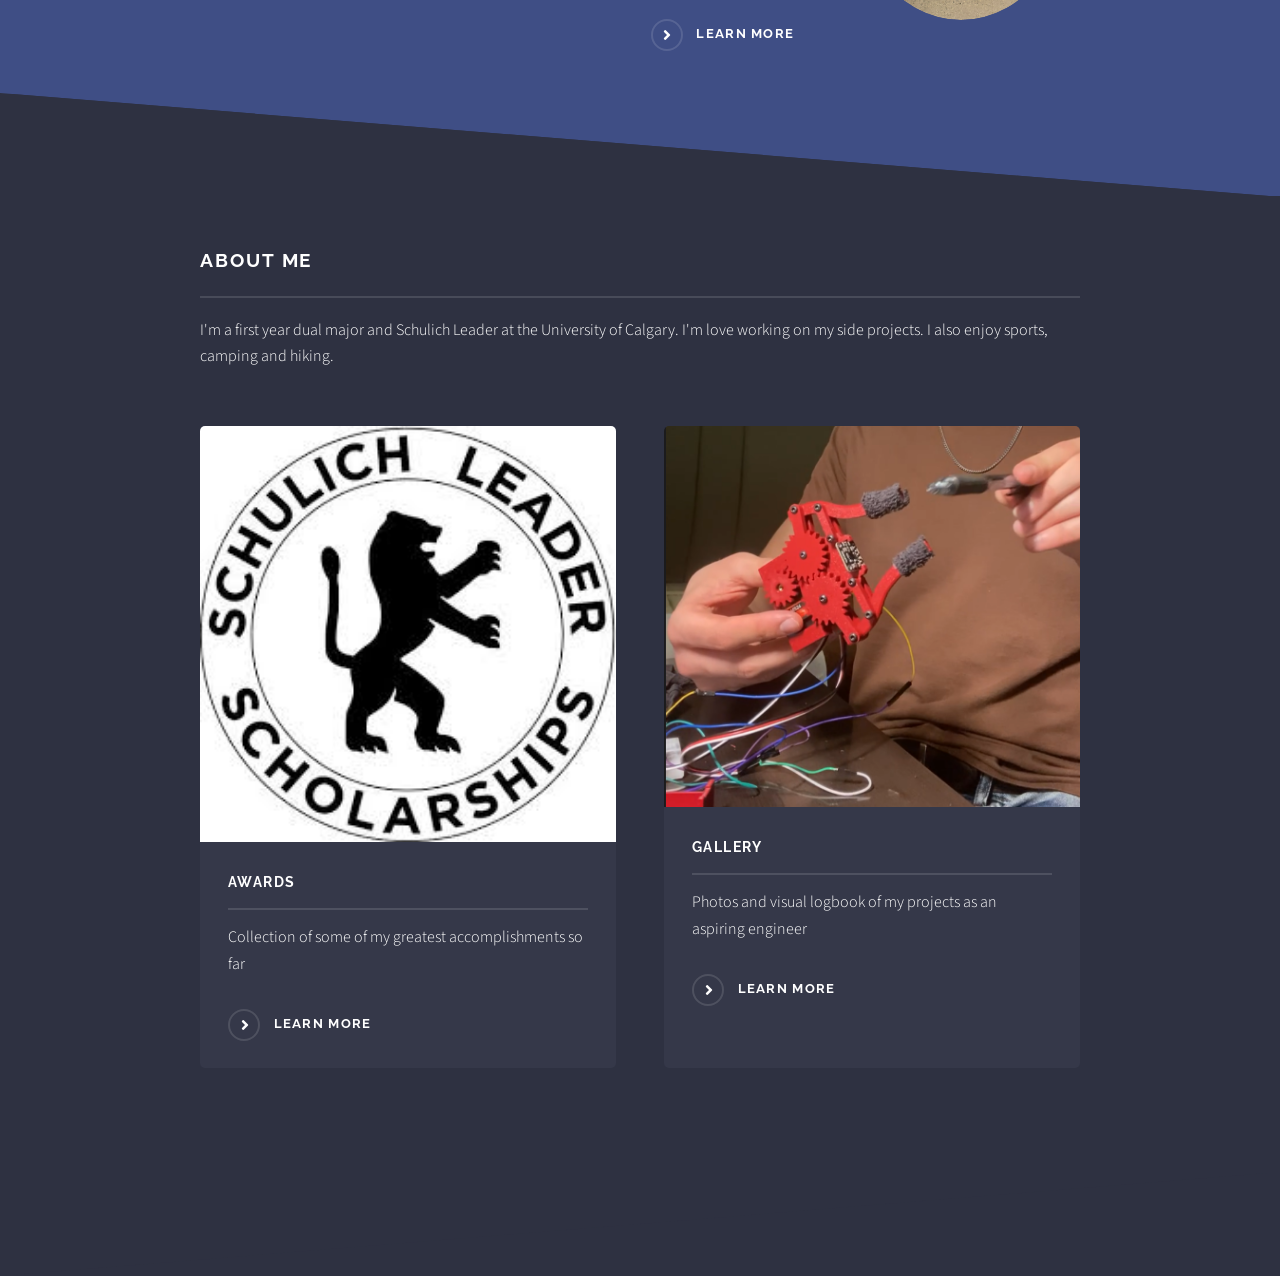
==== commit 47a3a08e: "Add new website files" ====
--- a/index.html
+++ b/index.html
@@ -1,141 +1,147 @@
-ColbyCaddenPortfolio<!DOCTYPE HTML>
-<!--
-	Solid State by HTML5 UP
-	html5up.net | @ajlkn
-	Free for personal and commercial use under the CCA 3.0 license (html5up.net/license)
--->
-<html>
-	<head>
-		<title>Colby Cadden</title>
-		<meta charset="utf-8" />
-		<meta name="viewport" content="width=device-width, initial-scale=1, user-scalable=no" />
-		<link rel="stylesheet" href="assets/css/main.css" />
-		<noscript><link rel="stylesheet" href="assets/css/noscript.css" /></noscript>
-	</head>
-	<body class="is-preload">
-
-		<!-- Page Wrapper -->
-			<div id="page-wrapper">
-
-				<!-- Header -->
-					<header id="header" class="alt">
-						<h1><a href="index.html">Colby Cadden</a></h1>
-
-						<nav>
-							<a href="#menu">Menu</a>
-						</nav>
-					</header>
-
-				<!-- Menu -->
-					<nav id="menu">
-						<div class="inner">
-							<h2>Menu</h2>
-							<ul class="links">
-								<li><a href="index.html">Home</a></li>
-								<li><a href="generic.html">Generic</a></li>
-								<li><a href="elements.html">Elements</a></li>
-							</ul>
-							<a href="#" class="close">Close</a>
-						</div>
-					</nav>
-
-				<!-- Banner -->
-					<section id="banner">
-						<div class="inner">
-							<div class="banner-name-with-photo">
-								<h2>Colby Cadden</h2>
-								<img src="images/ProfileSLxCA.JPG" alt="Photo of Colby Cadden">
-							</div>
-								
-							<p>Mechanical Engineering | Commerce | University of Calgary</p>
-							
-							</div>
-						</div>
-					</section>
-
-				<!-- Wrapper -->
-					<section id="wrapper">
-
-						<!-- One -->
-							<section id="one" class="wrapper spotlight style1">
-								<div class="inner">
-									<a href="#" class="image"><img src="images/Screenshot 2026-04-05 123145.png" alt="" /></a>
-									<div class="content">
-										<h2 class="major">Sensor-Activated Robotic Arm</h2>
-										<p>Desktop robotic arm aid. Using Esp 32, MS24 and SG90 serovs, currently working with each sensor to detect certain movements and initiate code sequences.</p>
-										<a href="generic.html" class="special">Learn more</a>
-									</div>
-								</div>
-							</section>
-
-						<!-- Two -->
-							<section id="two" class="wrapper alt spotlight style2">
-								<div class="inner">
-									<a href="#" class="image"><img src="images/Screenshot 2026-02-26 185331.png" alt="" /></a>
-									<div class="content">
-										<h2 class="major">Remote Controller Watercraft</h2>
-										<p>Final design project in ENGG 200 - Engineering Design at the University of Calgary. We were tasked to create a bluetooth based, dual raspberry-pi pico watercraft capable of manevering around obstacles.</p>
-										<a href="#" class="special">Learn more</a>
-									</div>
-								</div>
-							</section>
-
-						<!-- Three -->
-							<section id="three" class="wrapper spotlight style3">
-								<div class="inner">
-									<a href="#" class="image"><img src="images/Screenshot 2026-04-07 211012.png" alt="" /></a>
-									<div class="content">
-										<h2 class="major">GeoHack Hackathon</h2>
-										<p>First place in the annual GeoHacks Hackathon,  a 24-hour event involving documentation research, data collection, and decoding, followed by a final presentation. 
-										Huge shoutout to my teammates Jayden Flitton, Calum Scotland, and Erik Williams for agreeing to lose many hours of sleep and persist through strenuous computations and continually bugged code. Our team achieved the highest accuracy in the event by building a GNSS solution that handled raw RTK and PPP satellite data, processed through precise coordinate transformations in both Geodetic and Cartesian frames.
-										Big thanks to Hexagon A&P for sponsoring the event, along with the Geomatics Engineering Student Society and all the volunteers for hosting such a well-run event. </p>
-										<a href="#" class="special">Learn more</a>
-									</div>
-								</div>
-							</section>
-
-				
-						<!-- Four -->
-							<section id="four" class="wrapper alt style1">
-								<div class="inner">
-									<h2 class="major">About Me</h2>
-									<p>I'm a first year dual major and Schulich Leader at the University of Calgary. I'm love working on my side projects. I also enjoy sports, camping and hiking.</p>
-									<section class="features">
-										<article>
-											<a href="#" class="image"><img src="images/SchulichLeaderLogo.jpg" alt="" /></a>
-											<h3 class="major">Awards</h3>
-											<p>Collection of some of my greatest accomplishments so far</p>
-											<a href="elements.html" class="special">Learn more</a>
-										</article>
-										<article>
-											<a href="#" class="image"><img src="images/GripperV1TestPic.png" alt="" /></a>
-											<h3 class="major">Gallery</h3>
-											<p>Photos and visual logbook of my projects as an aspiring engineer</p>
-											<a href="Gallery.html" class="special">Learn more</a>
-										</article>
-										
-	
-									</section>
-									<ul class="actions">
-
-									</ul>
-								</div>
-							</section>
-
-					</section>
-
-			
-			
-
-			</div>
-
-		<!-- Scripts -->
-			<script src="assets/js/jquery.min.js"></script>
-			<script src="assets/js/jquery.scrollex.min.js"></script>
-			<script src="assets/js/browser.min.js"></script>
-			<script src="assets/js/breakpoints.min.js"></script>
-			<script src="assets/js/util.js"></script>
-			<script src="assets/js/main.js"></script>
-
-	</body>
+ColbyCaddenPortfolio<!DOCTYPE HTML>
+<!--
+	Solid State by HTML5 UP
+	html5up.net | @ajlkn
+	Free for personal and commercial use under the CCA 3.0 license (html5up.net/license)
+-->
+<html>
+	<head>
+		<title>Colby Cadden</title>
+		<meta charset="utf-8" />
+		<meta name="viewport" content="width=device-width, initial-scale=1, user-scalable=no" />
+		<link rel="stylesheet" href="assets/css/main.css" />
+		<noscript><link rel="stylesheet" href="assets/css/noscript.css" /></noscript>
+	</head>
+	<body class="is-preload">
+
+		<!-- Page Wrapper -->
+			<div id="page-wrapper">
+
+				<!-- Header -->
+					<header id="header" class="alt">
+						<h1><a href="Home.html">Colby Cadden</a></h1>
+
+						<nav>
+							<a href="#menu">Menu</a>
+						</nav>
+					</header>
+
+				<!-- Menu -->
+					<nav id="menu">
+						<div class="inner">
+							<h2>Menu</h2>
+							<ul class="links">
+								<li><a href="Home.html">Home</a></li>
+								<li><a href="Robotic Arm.html">Robotic Arm</a></li>
+								<li><a href="Awards.html">Awards</a></li>
+							</ul>
+							<a href="#" class="close">Close</a>
+						</div>
+					</nav>
+
+				<!-- Banner -->
+					<section id="banner">
+						<div class="inner">
+							<div class="banner-name-with-photo">
+								<h2>Colby Cadden</h2>
+								<img src="images/ProfileSLxCA.JPG" alt="Photo of Colby Cadden">
+							</div>
+								
+							<p>Mechanical Engineering | Commerce | University of Calgary</p>
+							
+							</div>
+						</div>
+					</section>
+
+				<!-- Wrapper -->
+					<section id="wrapper">
+
+						<!-- One -->
+							<section id="one" class="wrapper spotlight style1">
+								<div class="inner">
+									<a href="#" class="image"><img src="images/GripperV1Iso.png" alt="" /></a>
+									<div class="content">
+										<h2 class="major">Sensor-Activated Robotic Arm</h2>
+										<p>Desktop robotic arm aid. Using Esp 32, MS24 and SG90 serovs, currently working with each sensor to detect certain movements and initiate code sequences.</p>
+										<a href="Robotic Arm.html" class="special">Learn more</a>
+									</div>
+								</div>
+							</section>
+
+						<!-- Two -->
+							<section id="two" class="wrapper alt spotlight style2">
+								<div class="inner">
+									<a href="#" class="image"><img src="images/BoatwRoof.png" alt="" /></a>
+									<div class="content">
+										<h2 class="major">Remote Controller Watercraft</h2>
+										<p>Final design project in ENGG 200 - Engineering Design at the University of Calgary. We were tasked to create a bluetooth based, dual raspberry-pi pico watercraft capable of manevering around obstacles.</p>
+										<a href="Boat.html" class="special">Learn more</a>
+									</div>
+								</div>
+							</section>
+
+						<!-- Three -->
+							<section id="three" class="wrapper spotlight style3">
+								<div class="inner">
+									<a href="#" class="image"><img src="images/Hackathon Team.jpg" alt="" /></a>
+									<div class="content">
+										<h2 class="major">Hackathon</h2>
+										<p>First place in the annual GeoHacks Hackathon,  a 24-hour event involving documentation research, data collection, and decoding, followed by a final presentation. 
+										Huge shoutout to my teammates Jayden Flitton, Calum Scotland, and Erik Williams for agreeing to lose many hours of sleep and persist through strenuous computations and continually bugged code. Our team achieved the highest accuracy in the event by building a GNSS solution that handled raw RTK and PPP satellite data, processed through precise coordinate transformations in both Geodetic and Cartesian frames.
+										Big thanks to Hexagon A&P for sponsoring the event, along with the Geomatics Engineering Student Society and all the volunteers for hosting such a well-run event. </p>
+										<a href="Hackathons.html" class="special">Learn more</a>
+									</div>
+								</div>
+							</section>
+
+				
+						<!-- Four -->
+							<section id="four" class="wrapper alt style1">
+								<div class="inner">
+									<h2 class="major">About Me</h2>
+									<p>I'm a first year dual major and Schulich Leader at the University of Calgary. I'm love working on my side projects. I also enjoy sports, camping and hiking.</p>
+									<section class="features">
+										<article>
+											<a href="#" class="image"><img src="images/SchulichLeaderLogo.jpg" alt="" /></a>
+											<h3 class="major">Awards</h3>
+											<p>Collection of some of my greatest accomplishments so far</p>
+											<a href="Awards.html" class="special">Learn more</a>
+										</article>
+										<article>
+											<a href="#" class="image"><img src="images/GripperV1TestPic.png" alt="" /></a>
+											<h3 class="major">Gallery</h3>
+											<p>Photos and visual logbook of my projects as an aspiring engineer</p>
+											<a href="Gallery.html" class="special">Learn more</a>
+										</article>
+										
+	
+									</section>
+									<ul class="actions">
+
+									</ul>
+								</div>
+							</section>
+
+						<!-- Five	
+						<section class="icon-section">
+							<h2>Icons</h2>
+
+							<ul class="icons">
+								<li><a href="#" class="icon brands fa-twitter"><span class="label">Twitter</span></a></li>
+								<li><a href="#" class="icon brands fa-facebook-f"><span class="label">Facebook</span></a></li>
+								<li><a href="#" class="icon brands fa-instagram"><span class="label">Instagram</span></a></li>
+								<li><a href="#" class="icon brands fa-github"><span class="label">GitHub</span></a></li>
+							</ul>
+							</section>	 -->
+			</div>
+
+		<!-- Scripts -->
+			<script src="assets/js/jquery.min.js"></script>
+			<script src="assets/js/jquery.scrollex.min.js"></script>
+			<script src="assets/js/browser.min.js"></script>
+			<script src="assets/js/breakpoints.min.js"></script>
+			<script src="assets/js/util.js"></script>
+			<script src="assets/js/main.js"></script>
+
+	</body>
 </html>
